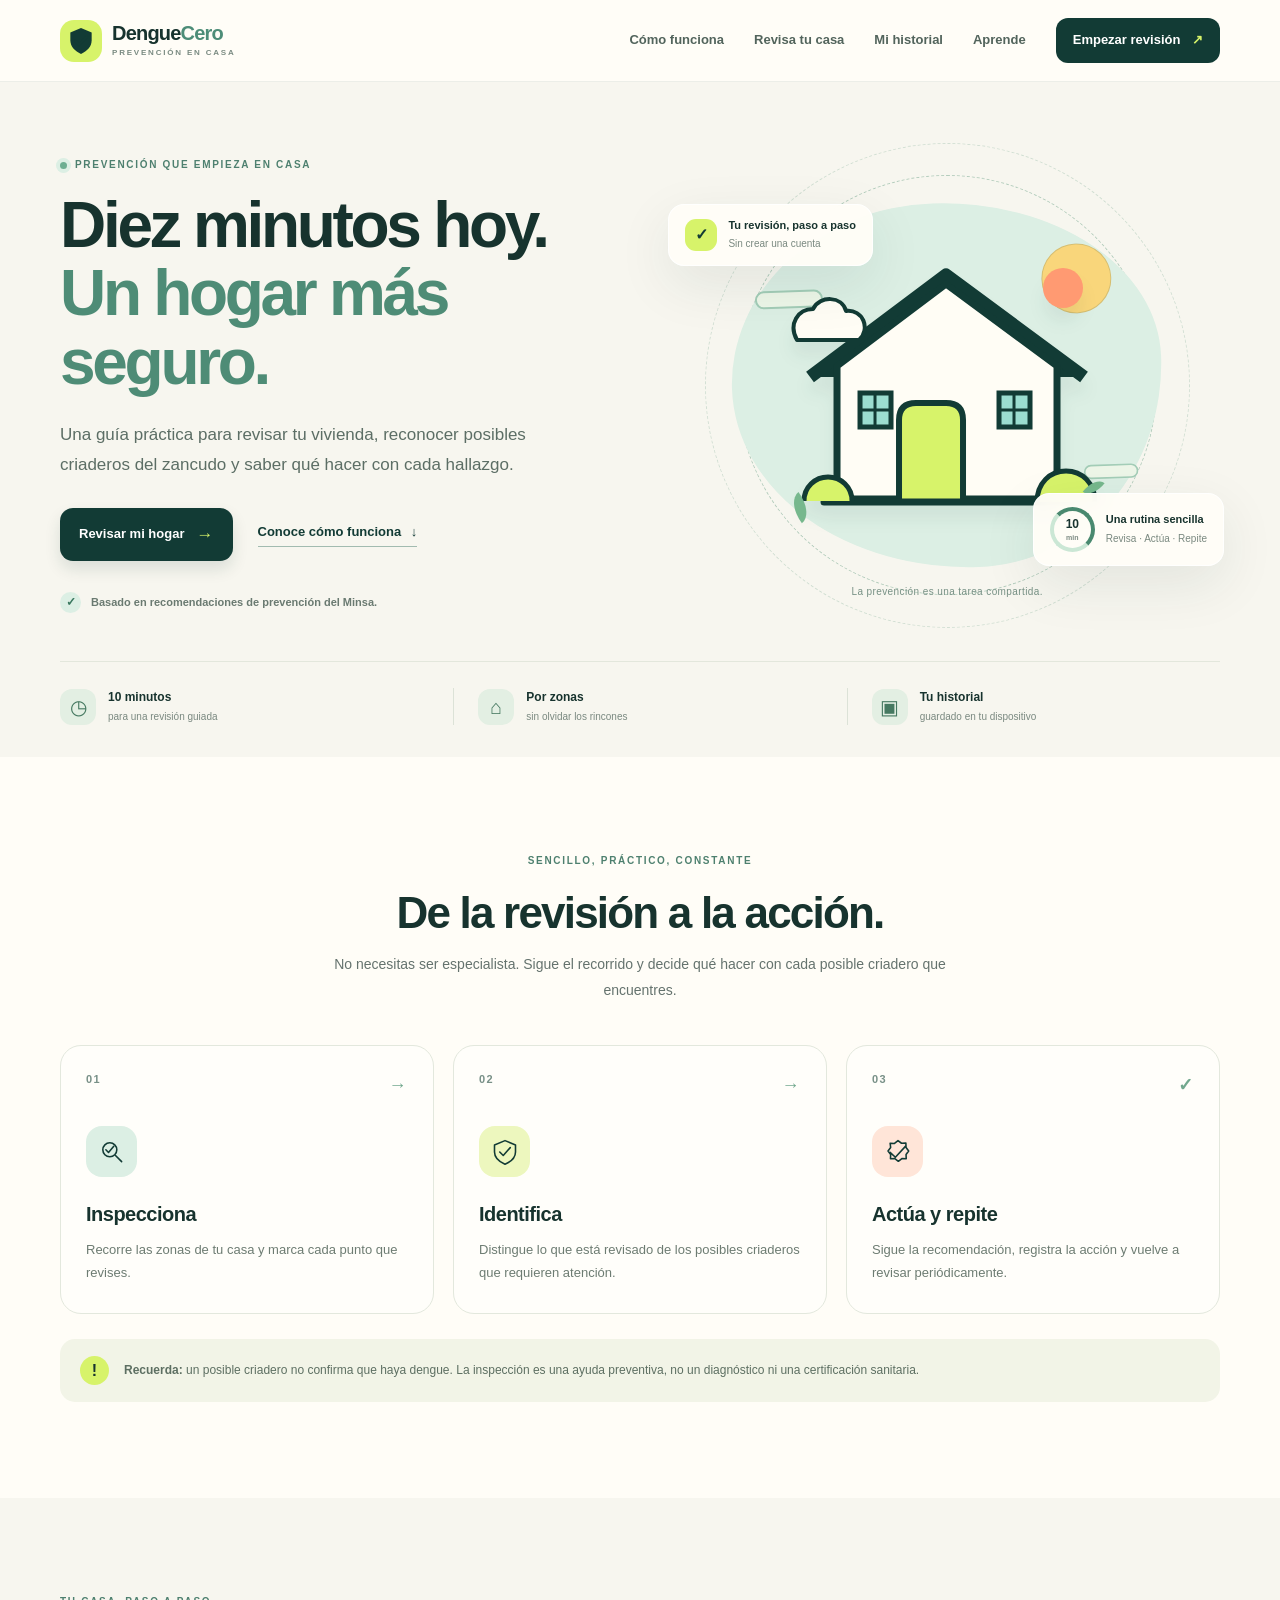
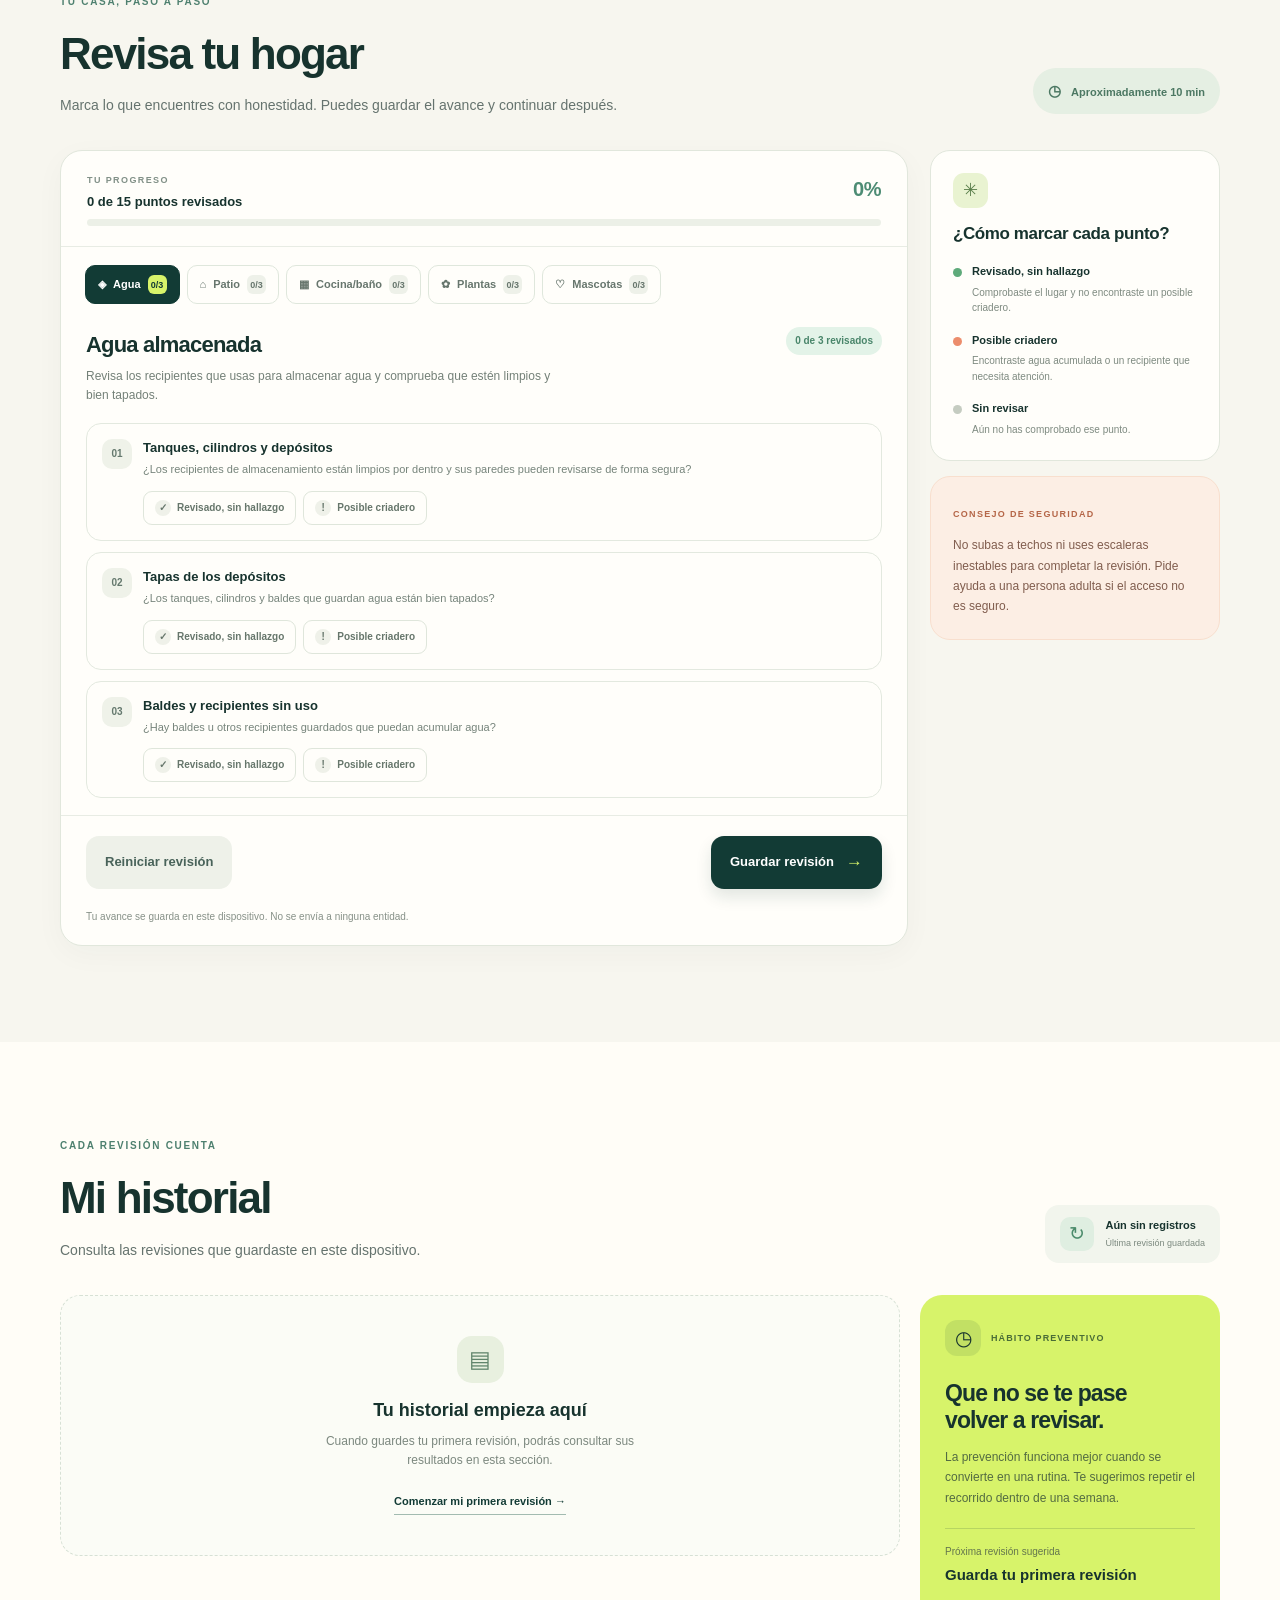
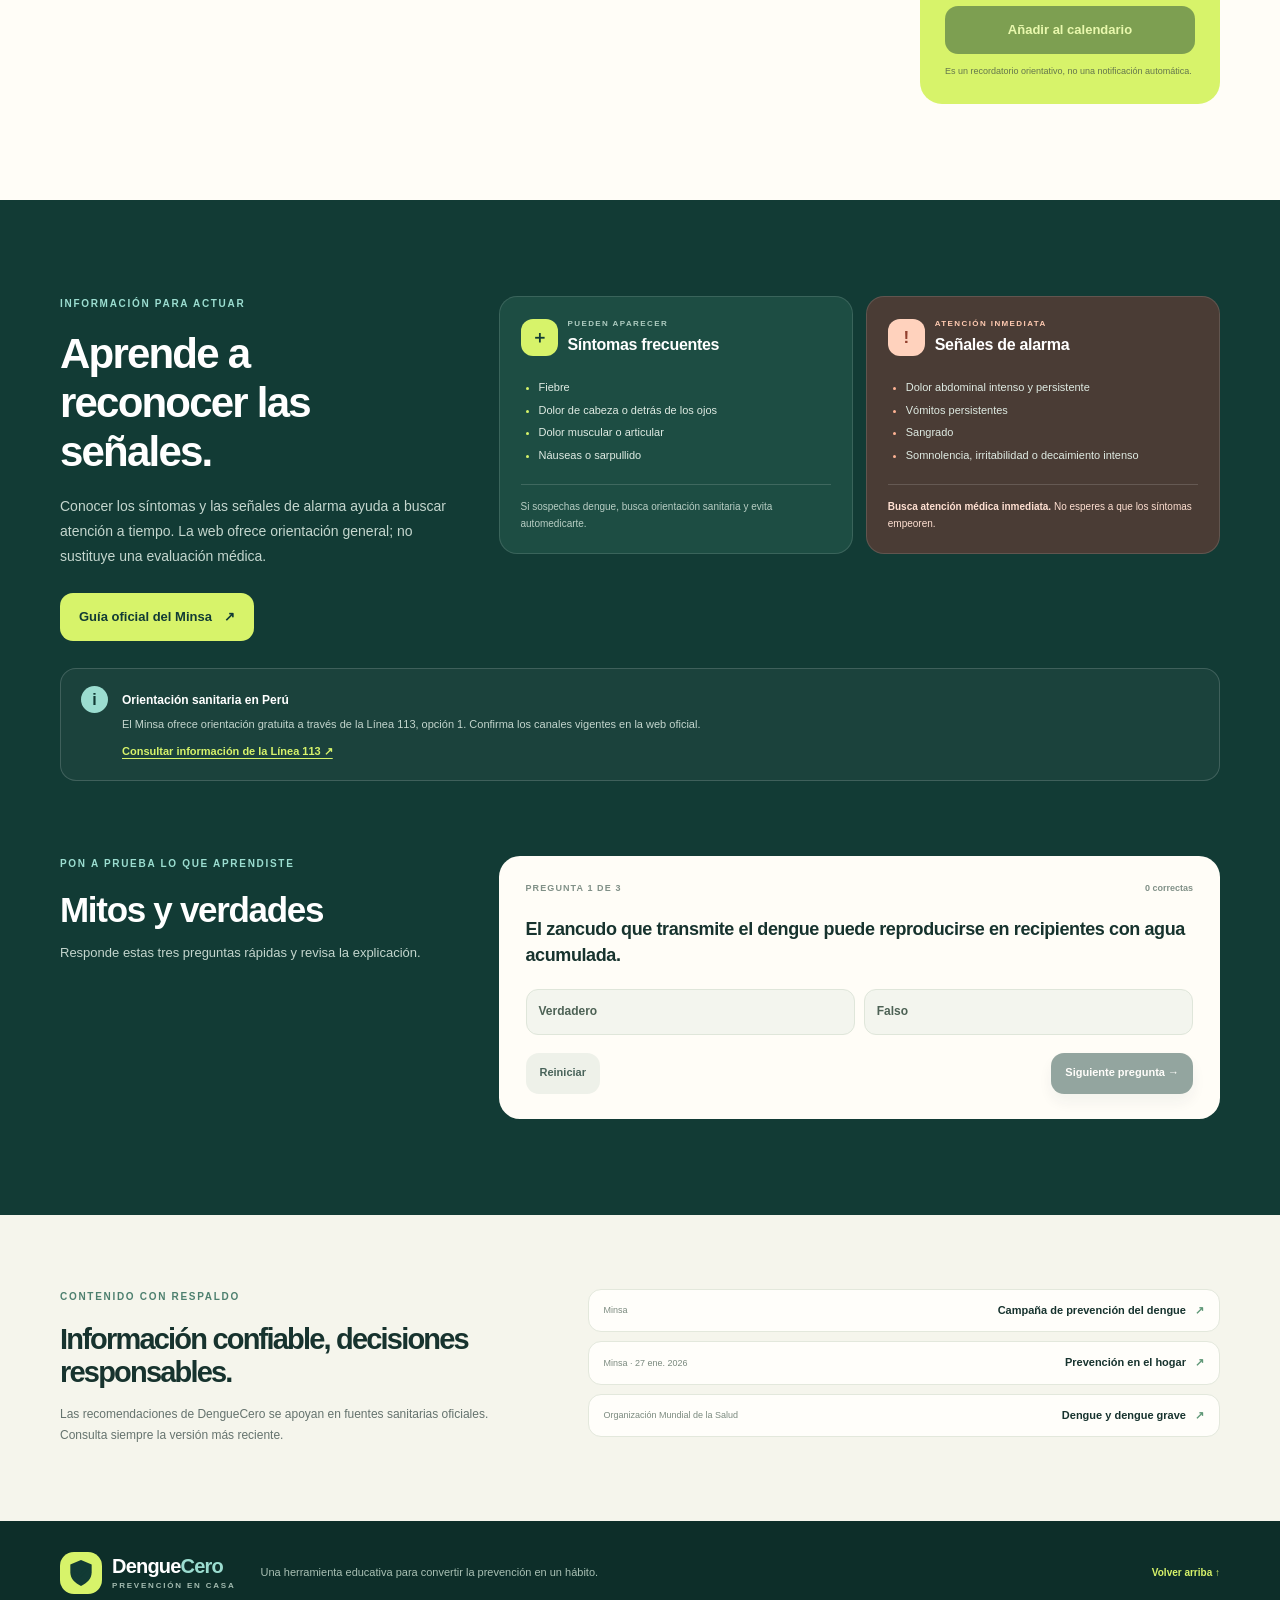
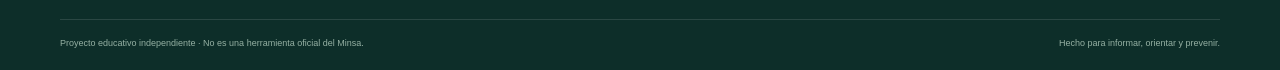
==== DengueCero.html @ 3419afcd "DengeCero : estructura inicial y funcionamiento completo - HTML + CSS + JS" ====
<!doctype html>
<html lang="es">
<head>
  <meta charset="utf-8">
  <meta name="viewport" content="width=device-width, initial-scale=1">
  <meta name="theme-color" content="#123b35">
  <meta name="description" content="DengueCero te guía para revisar tu hogar, identificar posibles criaderos del zancudo y registrar acciones preventivas en 10 minutos.">
  <title>DengueCero — La prevención comienza en casa</title>
  <link rel="icon" href="data:image/svg+xml,%3Csvg xmlns='http://www.w3.org/2000/svg' viewBox='0 0 100 100'%3E%3Crect width='100' height='100' rx='24' fill='%23123b35'/%3E%3Cpath d='M50 17 77 28v20c0 18-12 29-27 36C35 77 23 66 23 48V28z' fill='%23d7f36a'/%3E%3Cpath d='m36 49 9 9 20-22' fill='none' stroke='%23123b35' stroke-width='7' stroke-linecap='round' stroke-linejoin='round'/%3E%3C/svg%3E">
  <style>
:root{--forest:#123b35;--forest-2:#1a554b;--mint:#9bddd0;--lime:#d7f36a;--paper:#f7f6ef;--white:#fffdf7;--ink:#17332e;--muted:#65736e;--line:#dfe5d9;--coral:#ee8468;--peach:#ffe1d4;--green-pale:#e3f4ed;--shadow:0 18px 55px rgba(18,59,53,.09);--radius:24px;--font:'DM Sans',Arial,sans-serif;--display:'Manrope','DM Sans',Arial,sans-serif}
*{box-sizing:border-box}html{scroll-behavior:smooth;scroll-padding-top:88px}body{margin:0;background:var(--white);color:var(--ink);font-family:var(--font);font-size:16px;line-height:1.6;-webkit-font-smoothing:antialiased}body.menu-open{overflow:hidden}button,input,textarea{font:inherit}button,a{-webkit-tap-highlight-color:transparent}a{color:inherit;text-decoration:none}button{cursor:pointer}button:focus-visible,a:focus-visible,input:focus-visible{outline:3px solid #e79a48;outline-offset:3px}.container{width:min(1160px,calc(100% - 44px));margin-inline:auto}.section-pad{padding:96px 0}.skip-link{position:fixed;top:-80px;left:12px;z-index:1000;background:var(--lime);padding:10px 16px;border-radius:8px;font-weight:700}.skip-link:focus{top:12px}.site-header{height:82px;position:sticky;top:0;z-index:100;background:rgba(255,253,247,.93);backdrop-filter:blur(18px);border-bottom:1px solid rgba(18,59,53,.08)}.header-inner{height:100%;display:flex;align-items:center;justify-content:space-between}.brand{display:inline-flex;align-items:center;gap:10px;flex-shrink:0}.brand-mark{width:42px;height:42px;border-radius:14px;background:var(--lime);color:var(--forest);display:grid;place-items:center}.brand-mark svg{width:32px;height:32px}.brand-name{font-family:var(--display);font-weight:800;font-size:20px;letter-spacing:-.8px;line-height:1.05}.brand-name>span{color:#4d8d78}.brand-name small{display:block;font-family:var(--font);font-size:8px;font-weight:700;letter-spacing:1.8px;color:#7a8b82;margin-top:5px}.main-nav{display:flex;align-items:center;gap:30px;font-size:13px;font-weight:700;color:#52645c}.main-nav>a:not(.nav-cta):hover{color:var(--forest-2)}.nav-cta{background:var(--forest);color:white;padding:12px 17px;border-radius:12px}.nav-cta span{color:var(--lime);margin-left:8px}.menu-toggle{display:none;background:transparent;border:0;padding:10px}.menu-toggle span{display:block;width:22px;height:2px;background:var(--forest);margin:5px;border-radius:3px}.hero{background:var(--paper);padding-top:75px;padding-bottom:32px;overflow:hidden}.hero-grid{display:grid;grid-template-columns:1.03fr .97fr;align-items:center;gap:35px;min-height:445px}.eyebrow{font-size:10px;letter-spacing:1.7px;font-weight:800;color:#4e806f;display:flex;gap:8px;align-items:center;margin-bottom:18px}.eyebrow-dot{width:7px;height:7px;border-radius:50%;background:#6cae91;box-shadow:0 0 0 4px #dcefe4}.hero h1{font-family:var(--display);font-size:clamp(42px,5vw,68px);line-height:1.07;letter-spacing:-3.3px;margin:0;max-width:630px;font-weight:800}.hero h1 span{color:#4e8c76}.hero-lead{font-size:17px;color:#5c6e65;line-height:1.75;max-width:520px;margin:24px 0 28px}.hero-actions{display:flex;align-items:center;gap:25px;flex-wrap:wrap}.button{border:0;min-height:48px;border-radius:13px;padding:13px 19px;display:inline-flex;align-items:center;justify-content:center;gap:12px;font-weight:700;font-size:13px;transition:transform .2s,background .2s,box-shadow .2s}.button:hover:not(:disabled){transform:translateY(-2px)}.button-primary{background:var(--forest);color:white;box-shadow:0 8px 16px rgba(18,59,53,.12)}.button-primary:hover:not(:disabled){background:var(--forest-2);box-shadow:0 10px 22px rgba(18,59,53,.17)}.button-primary span{color:var(--lime);font-size:17px}.button-secondary{background:var(--mint);color:var(--forest)}.button-quiet{background:#eef1e9;color:#49635a}.button-quiet:hover:not(:disabled){background:#e1e9dd}.button-dark{background:var(--forest);color:#fff}.button:disabled{opacity:.45;cursor:not-allowed}.button-full{width:100%}.text-link{font-size:13px;font-weight:700;color:var(--forest);border-bottom:1px solid #a2bbb0;padding-bottom:4px}.text-link span{margin-left:6px}.hero-trust{display:flex;align-items:center;gap:10px;margin-top:31px;color:#6a7a71;font-size:11px;font-weight:600}.check-seal{width:21px;height:21px;border-radius:50%;background:#dcefe4;color:#39775e;display:grid;place-items:center;font-size:12px;font-weight:800}.hero-visual{position:relative;min-height:430px;display:grid;place-items:center}.house-art{position:relative;width:min(100%,430px);height:365px;display:grid;place-items:center;background:#dcefe4;border-radius:48% 52% 44% 56%/49% 44% 56% 51%;transform:rotate(-2deg)}.house-svg{position:relative;z-index:2;width:83%;max-width:350px;filter:drop-shadow(0 14px 8px rgba(18,59,53,.06));transform:rotate(2deg)}.sun-shape{position:absolute;right:47px;top:45px;width:70px;height:70px;border:1px solid rgba(18,59,53,.15);border-radius:50%;background:#f9d67b}.cloud-shape{position:absolute;height:18px;width:68px;border:2px solid #a3cdb7;border-radius:30px;background:#edf6e8}.cloud-a{left:26px;top:82px}.cloud-b{right:20px;bottom:82px;transform:scale(.8)}.visual-orbit{position:absolute;border:1px dashed #b4cdbd;border-radius:50%;width:420px;height:420px}.orbit-two{width:485px;height:485px;opacity:.55}.visual-card{position:absolute;z-index:4;display:flex;align-items:center;gap:11px;background:rgba(255,253,247,.96);border:1px solid rgba(255,255,255,.9);box-shadow:var(--shadow);border-radius:16px;padding:13px 16px;backdrop-filter:blur(10px)}.visual-card strong{display:block;font-size:11px;line-height:1.3}.visual-card small{display:block;color:#7a8980;font-size:10px;margin-top:4px}.visual-note{top:34px;left:-6px}.note-icon{display:grid;place-items:center;width:32px;height:32px;border-radius:11px;background:var(--lime);font-weight:900;color:var(--forest)}.visual-progress{bottom:34px;right:-4px}.progress-ring{width:45px;height:45px;border:4px solid #cbe7d5;border-top-color:#49896f;border-right-color:#49896f;border-radius:50%;display:grid;place-items:center}.progress-ring>span{font-size:12px;font-weight:800;line-height:1}.progress-ring small{font-size:7px;display:block;text-align:center}.visual-caption{position:absolute;bottom:0;font-size:10px;letter-spacing:.4px;color:#779185}.floating-leaf{position:absolute;z-index:3;width:16px;height:27px;background:#76b88d;border-radius:100% 0 100% 0}.leaf-one{bottom:52px;left:56px;transform:rotate(-35deg)}.leaf-two{bottom:62px;right:64px;transform:rotate(40deg) scale(.75)}.hero-metrics{border-top:1px solid #e3e7dc;margin-top:48px;padding-top:26px;display:grid;grid-template-columns:repeat(3,1fr);gap:20px}.metric{display:flex;align-items:center;gap:12px;padding-left:24px;border-left:1px solid #dce2d7}.metric:first-child{padding-left:0;border:0}.metric-icon{width:36px;height:36px;border-radius:12px;background:#e3efe3;display:grid;place-items:center;color:#467961;font-size:20px}.metric strong{display:block;font-size:12px}.metric small{display:block;font-size:10px;color:#7a8980;margin-top:2px}.how-section{background:var(--white)}.section-heading{max-width:680px;margin-bottom:42px}.section-heading.centered{text-align:center;margin-inline:auto}.section-heading.centered .eyebrow{justify-content:center}.section-heading h2,.learn-intro h2,.sources-inner h2{font-family:var(--display);font-size:clamp(31px,3.5vw,44px);letter-spacing:-1.8px;line-height:1.16;margin:0 0 14px;font-weight:800}.section-heading p,.learn-intro>p,.sources-inner p{color:var(--muted);font-size:14px;line-height:1.8;margin:0}.steps-grid{display:grid;grid-template-columns:repeat(3,1fr);gap:19px}.step-card{border:1px solid #e3e8dd;border-radius:21px;padding:25px 25px 28px;background:#fffefa;transition:transform .2s,box-shadow .2s}.step-card:hover{transform:translateY(-4px);box-shadow:var(--shadow)}.step-number{font-size:11px;letter-spacing:1.5px;font-weight:800;color:#789087;display:flex;justify-content:space-between}.step-number span{font-size:18px;color:#72a88e}.step-icon{display:grid;place-items:center;width:51px;height:51px;border-radius:16px;margin-top:27px}.step-icon svg{width:28px;height:28px;fill:none;stroke:var(--forest);stroke-width:1.8;stroke-linecap:round;stroke-linejoin:round}.icon-mint{background:#dcefe4}.icon-lime{background:#edf7be}.icon-peach{background:#ffe5d8}.step-card h3{font-family:var(--display);font-size:20px;letter-spacing:-.5px;margin:21px 0 9px}.step-card p{font-size:13px;color:#6d7c72;line-height:1.75;margin:0}.principle-banner{display:flex;align-items:center;gap:15px;padding:17px 20px;margin-top:25px;background:#f2f4e7;border-radius:15px}.principle-mark{flex-shrink:0;width:29px;height:29px;display:grid;place-items:center;border-radius:50%;background:#d7f36a;font-weight:900}.principle-banner p{margin:0;font-size:12px;line-height:1.65;color:#5d6f62}.inspection-section{background:var(--paper)}.section-heading-inline{max-width:none;display:flex;align-items:end;justify-content:space-between;gap:20px;margin-bottom:32px}.section-heading-inline p{max-width:600px}.time-pill{background:#e5efe3;color:#4c7863;padding:11px 15px;border-radius:100px;font-size:11px;font-weight:700;white-space:nowrap;margin-bottom:4px}.time-pill span{margin-right:7px;font-size:15px}.inspection-layout{display:grid;grid-template-columns:minmax(0,1fr) 290px;gap:22px;align-items:start}.inspection-main{min-width:0;background:#fffefa;border:1px solid #e1e7dc;border-radius:22px;overflow:hidden;box-shadow:0 8px 30px rgba(18,59,53,.035)}.inspection-topbar{padding:22px 26px 20px;display:grid;grid-template-columns:1fr auto;gap:7px 14px;border-bottom:1px solid #e8ece4}.inspection-topbar strong{display:block;font-size:13px}.micro-label{display:block;font-size:9px;letter-spacing:1.4px;font-weight:800;color:#819087;margin-bottom:4px}.progress-percent{font-family:var(--display);font-size:20px!important;letter-spacing:-.5px;color:#4d8c74}.progress-track{grid-column:1/-1;height:7px;background:#ecf0e7;border-radius:20px;overflow:hidden}.progress-track span{display:block;height:100%;width:0;background:var(--forest-2);border-radius:20px;transition:width .3s ease}.zone-tabs{display:flex;gap:7px;padding:18px 24px 0;overflow:auto;scrollbar-width:thin}.zone-tab{border:1px solid #dfe7dc;background:transparent;color:#67766d;border-radius:10px;padding:9px 12px;font-size:11px;font-weight:700;white-space:nowrap;display:flex;align-items:center;gap:7px}.zone-tab .tab-count{display:grid;place-items:center;width:19px;height:19px;background:#eef1e9;border-radius:6px;font-size:9px}.zone-tab[aria-selected="true"]{background:var(--forest);border-color:var(--forest);color:white}.zone-tab[aria-selected="true"] .tab-count{background:var(--lime);color:var(--forest)}.zone-panel{padding:23px 25px 10px;min-height:300px}.zone-panel-head{display:flex;justify-content:space-between;align-items:start;gap:12px;margin-bottom:18px}.zone-panel-head h3{font-family:var(--display);font-size:22px;letter-spacing:-.8px;margin:0 0 4px}.zone-panel-head p{font-size:12px;color:#748178;margin:0;max-width:490px}.zone-complete{font-size:10px;font-weight:700;color:#4a866b;background:#e3f3e8;padding:6px 9px;border-radius:100px;white-space:nowrap}.checklist-items{display:grid;gap:11px}.check-item{border:1px solid #e3e9df;border-radius:15px;padding:15px;display:grid;grid-template-columns:1fr;gap:12px;transition:border .2s,background .2s}.check-item.is-clear{border-color:#c6e2ce;background:#f7fcf7}.check-item.is-risk{border-color:#f2c1ac;background:#fff8f4}.item-heading{display:flex;align-items:flex-start;gap:11px}.item-number{width:30px;height:30px;border-radius:10px;flex-shrink:0;background:#eff2e9;display:grid;place-items:center;color:#65796e;font-size:10px;font-weight:800}.is-clear .item-number{background:#d9eee0;color:#377957}.is-risk .item-number{background:#ffe2d4;color:#ab593c}.item-title{font-size:13px;font-weight:800;display:block;line-height:1.4}.item-description{color:#76847b;font-size:11px;display:block;line-height:1.6;margin-top:4px}.item-status{display:flex;gap:7px;flex-wrap:wrap;padding-left:41px}.status-button{border:1px solid #dfe6db;background:#fffefa;border-radius:9px;padding:8px 11px;font-size:10px;font-weight:700;color:#66766b;display:flex;align-items:center;gap:6px}.status-button .status-symbol{width:16px;height:16px;display:grid;place-items:center;border-radius:50%;background:#eff1e9;font-size:10px}.status-button.selected-clear{background:#e0f2e5;color:#236746;border-color:#b5ddc2}.status-button.selected-risk{background:#fff0e8;color:#a14f35;border-color:#efbaa3}.status-button.selected-clear .status-symbol{background:#bde3c8}.status-button.selected-risk .status-symbol{background:#ffd4c1}.action-recommendation{margin-left:41px;border-left:3px solid #ed9b78;background:#fff1e9;padding:12px 13px;border-radius:0 10px 10px 0}.action-recommendation strong{display:block;font-size:11px;color:#a25339;margin-bottom:4px}.action-recommendation p{font-size:11px;line-height:1.65;color:#805b4d;margin:0 0 9px}.action-done{display:flex;align-items:flex-start;gap:8px;font-size:11px;font-weight:700;color:#725143;cursor:pointer}.action-done input{accent-color:#498b70;margin-top:4px}.action-done.done{color:#2f7754}.inspection-controls{border-top:1px solid #e8ece4;margin-top:7px;padding:20px 25px;display:flex;justify-content:space-between;gap:12px;flex-wrap:wrap}.small-note{font-size:10px;color:#879188;line-height:1.6;margin:0;padding:0 25px 20px}.inspection-aside{display:grid;gap:15px}.aside-card{background:#fffefa;border:1px solid #e1e7dc;border-radius:20px;padding:22px}.aside-icon{height:35px;width:35px;display:grid;place-items:center;border-radius:11px;background:#e9f3d1;color:#587d49;font-size:18px}.aside-card h3{font-family:var(--display);font-size:17px;letter-spacing:-.4px;line-height:1.3;margin:15px 0 18px}.legend-row{display:flex;align-items:flex-start;gap:10px;margin-top:16px}.legend-dot{width:9px;height:9px;border-radius:50%;margin-top:5px;flex-shrink:0}.dot-green{background:#5eaa7a}.dot-coral{background:#ec8d6c}.dot-gray{background:#c5ccc1}.legend-row strong{font-size:11px;display:block}.legend-row p{font-size:10px;color:#7e8a80;line-height:1.55;margin:4px 0 0}.aside-tip{background:#fceee4;border-color:#f8dfce}.tip-label{font-size:9px;font-weight:800;letter-spacing:1.3px;color:#b56648}.aside-tip p{font-size:12px;color:#805d4e;line-height:1.7;margin:11px 0 0}.result-panel{background:#fffefa;border:1px solid #cee2d0;border-radius:22px;margin-top:24px;padding:27px;box-shadow:var(--shadow)}.result-panel[hidden]{display:none}.result-heading{display:flex;align-items:start;justify-content:space-between;gap:20px}.result-heading .eyebrow{margin-bottom:7px}.result-heading h3{font-family:var(--display);font-size:24px;letter-spacing:-.8px;margin:0}.result-heading p{font-size:11px;color:#7b887e;margin:6px 0 0}.result-icon{width:43px;height:43px;background:var(--lime);border-radius:14px;display:grid;place-items:center;font-weight:900;font-size:20px}.result-stats{display:grid;grid-template-columns:repeat(4,1fr);gap:11px;margin:23px 0}.result-stat{background:#f2f5ed;border:1px solid #e9eee5;border-radius:14px;padding:15px}.result-stat strong{display:block;font-family:var(--display);font-size:25px;letter-spacing:-1px}.result-stat span{font-size:10px;color:#748177;display:block;line-height:1.5;margin-top:4px}.result-message{background:#eff6df;border-left:3px solid #95b950;border-radius:0 12px 12px 0;padding:15px 17px;font-size:12px;line-height:1.7;color:#4e6945}.result-message.warning{background:#fff0e8;border-color:#ec936e;color:#8b5037}.result-actions{display:flex;flex-wrap:wrap;gap:10px;margin-top:19px}.history-section{background:var(--white)}.history-stamp{display:flex;align-items:center;gap:11px;background:#f2f5ed;border-radius:14px;padding:12px 15px}.stamp-icon{width:34px;height:34px;border-radius:10px;background:#dfeee1;color:#4b8b6b;display:grid;place-items:center;font-size:19px}.history-stamp strong{display:block;font-size:11px}.history-stamp small{display:block;color:#7c897f;font-size:9px;margin-top:2px}.history-layout{display:grid;grid-template-columns:minmax(0,1fr) 300px;gap:20px;align-items:stretch}.history-list-wrap{min-width:0}.history-list{display:grid;gap:11px}.history-entry{border:1px solid #e3e9e0;border-radius:16px;padding:18px 20px;display:grid;grid-template-columns:1fr auto;gap:12px;align-items:center}.history-entry-head{display:flex;align-items:center;gap:10px}.history-entry-icon{display:grid;place-items:center;width:38px;height:38px;background:#e4f2e6;color:#3e805f;border-radius:12px;font-size:17px}.history-entry h3{font-size:13px;margin:0}.history-entry time{font-size:10px;color:#8a958d;display:block;margin-top:3px}.history-entry-stats{display:flex;flex-wrap:wrap;gap:7px;margin-top:10px}.mini-stat{background:#f0f3ec;color:#627469;border-radius:7px;padding:4px 8px;font-size:9px;font-weight:700}.mini-stat.risk{background:#fff0e8;color:#a65c3e}.entry-actions{display:flex;gap:8px;align-items:center}.entry-actions button{border:1px solid #e0e7dd;background:transparent;border-radius:9px;padding:8px 10px;color:#65776b;font-size:10px;font-weight:700}.entry-actions button:hover{background:#f3f6ef}.history-empty{border:1px dashed #d7e1d5;background:#fbfcf6;border-radius:20px;text-align:center;padding:40px 24px}.history-empty[hidden]{display:none}.empty-icon{width:47px;height:47px;display:grid;place-items:center;margin:0 auto 13px;background:#e8f0df;border-radius:15px;font-size:23px;color:#60846b}.history-empty h3{font-family:var(--display);font-size:18px;margin:0 0 7px}.history-empty p{font-size:12px;color:#7c887f;max-width:350px;margin:0 auto 17px}.history-empty .text-link{font-size:11px;display:inline-block}.reminder-card{background:#d7f36a;border-radius:22px;padding:25px;display:flex;flex-direction:column;align-items:flex-start}.reminder-top{display:flex;align-items:center;gap:10px}.reminder-icon{display:grid;place-items:center;width:36px;height:36px;border-radius:12px;background:rgba(18,59,53,.1);font-size:20px}.reminder-tag{font-size:9px;font-weight:800;letter-spacing:1.1px;color:#496c37}.reminder-card h3{font-family:var(--display);font-size:23px;line-height:1.2;letter-spacing:-.9px;margin:24px 0 12px;max-width:230px}.reminder-card>p{font-size:12px;color:#536b42;line-height:1.7;margin:0 0 20px}.reminder-date{width:100%;border-top:1px solid rgba(18,59,53,.16);padding:15px 0 19px;margin-top:auto}.reminder-date span{display:block;color:#64764d;font-size:10px}.reminder-date strong{display:block;font-family:var(--display);font-size:15px;margin-top:3px}.reminder-card .button{margin-top:0}.tiny-note{font-size:9px!important;color:#64764d!important;margin:10px 0 0!important}.learn-section{background:var(--forest);color:white}.learn-section .eyebrow{color:var(--mint)}.learn-grid{display:grid;grid-template-columns:.7fr 1.3fr;gap:50px;align-items:start}.learn-intro h2{font-size:clamp(31px,3.5vw,42px);max-width:360px}.learn-intro>p{color:#c4d6ce;margin:17px 0 24px}.learn-intro .button-secondary{background:var(--lime)}.health-info{display:grid;grid-template-columns:1fr 1fr;gap:13px}.health-card{border-radius:18px;padding:21px;background:#1d4d43;border:1px solid rgba(255,255,255,.13)}.alarm-card{background:#4a3c35}.health-card-head{display:flex;gap:10px;align-items:center}.health-icon{width:37px;height:37px;display:grid;place-items:center;border-radius:12px;font-size:17px;font-weight:900;flex-shrink:0}.symptom-icon{background:#d7f36a;color:var(--forest)}.alarm-icon{background:#ffd2bd;color:#923f2d}.health-card .micro-label{color:#adcbc0;font-size:8px}.alarm-card .micro-label{color:#ffcab1}.health-card h3{margin:0;font-family:var(--display);font-size:16px;line-height:1.3;letter-spacing:-.3px}.health-card ul{padding-left:18px;margin:20px 0 17px}.health-card li{font-size:11px;line-height:1.7;color:#dfebe3;padding:2px 0}.health-card li::marker{color:var(--lime)}.alarm-card li::marker{color:#ffb394}.health-card>p{border-top:1px solid rgba(255,255,255,.15);padding-top:13px;margin:0;font-size:10px;line-height:1.7;color:#b8cec4}.alarm-card>p{color:#ffe0d2}.info-callout{display:flex;align-items:flex-start;gap:14px;border:1px solid rgba(255,255,255,.16);border-radius:16px;padding:17px 20px;margin-top:27px;background:rgba(255,255,255,.04)}.callout-symbol{width:27px;height:27px;display:grid;place-items:center;border-radius:50%;background:var(--mint);color:var(--forest);font-weight:900;flex-shrink:0}.info-callout strong{font-size:12px}.info-callout p{font-size:11px;color:#c3d5cd;margin:4px 0 4px}.info-callout a{font-size:11px;color:var(--lime);font-weight:700;text-decoration:underline;text-underline-offset:3px}.quiz-wrap{margin-top:75px;display:grid;grid-template-columns:.7fr 1.3fr;gap:50px;align-items:start}.quiz-heading h2{font-family:var(--display);font-size:35px;letter-spacing:-1.3px;line-height:1.15;margin:0 0 12px}.quiz-heading p{font-size:13px;color:#c3d5cd;line-height:1.7;margin:0}.quiz-card{background:#fffdf7;color:var(--ink);border-radius:21px;padding:25px 27px}.quiz-progress{display:flex;justify-content:space-between;gap:10px;font-size:9px;letter-spacing:1.1px;font-weight:800;color:#809087}.quiz-progress span:last-child{letter-spacing:0;text-transform:none}.quiz-card h3{font-family:var(--display);font-size:18px;line-height:1.45;letter-spacing:-.4px;margin:21px 0}.quiz-options{display:grid;grid-template-columns:1fr 1fr;gap:9px}.quiz-options button{background:#f3f5ee;border:1px solid #dfe6da;border-radius:12px;padding:12px;font-size:12px;font-weight:700;text-align:left;color:#4d6255}.quiz-options button:hover:not(:disabled){border-color:#77b08f;background:#edf7ec}.quiz-options button.chosen-correct{background:#e2f4e5;border-color:#80be91;color:#286d45}.quiz-options button.chosen-wrong{background:#ffebe2;border-color:#eaa488;color:#924a32}.quiz-options button:disabled{cursor:default;opacity:1}.quiz-feedback{padding:12px 14px;border-radius:11px;background:#e9f4e8;color:#3c704e;font-size:11px;line-height:1.65;margin-top:12px}.quiz-feedback.wrong{background:#fff0e7;color:#99563a}.quiz-controls{display:flex;justify-content:space-between;align-items:center;gap:10px;margin-top:18px}.quiz-controls .button{min-height:41px;padding:10px 14px;font-size:11px}.sources-section{background:#f5f5ec;padding:74px 0}.sources-inner{display:grid;grid-template-columns:.85fr 1.15fr;align-items:start;gap:60px}.sources-inner h2{font-size:29px}.sources-inner p{font-size:12px}.source-links{display:grid;gap:9px}.source-links a{background:#fffefa;border:1px solid #e3e8dc;border-radius:13px;padding:12px 15px;display:flex;align-items:center;justify-content:space-between;gap:14px;transition:border .2s}.source-links a:hover{border-color:#8cb79b}.source-links a span{font-size:9px;color:#7a897e;flex:0 0 auto}.source-links a strong{font-size:11px;text-align:right}.source-links i{font-style:normal;color:#5e9776;margin-left:6px}.site-footer{background:#0d2e29;color:#eaf2e9;padding:31px 0 20px}.footer-main{display:flex;align-items:center;gap:25px;padding-bottom:25px}.brand-footer .brand-mark{background:var(--lime)}.brand-footer .brand-name{color:white}.brand-footer .brand-name>span{color:var(--mint)}.brand-footer .brand-name small{color:#a3bbb0}.footer-main>p{font-size:11px;color:#a9c0b4;margin:0 auto 0 0}.footer-back{font-size:10px;font-weight:700;color:var(--lime)}.footer-bottom{display:flex;justify-content:space-between;gap:16px;border-top:1px solid rgba(255,255,255,.12);padding-top:16px;color:#95b0a3;font-size:9px}.toast{position:fixed;bottom:22px;left:50%;transform:translate(-50%,20px);opacity:0;pointer-events:none;z-index:500;background:var(--forest);color:white;padding:12px 18px;border-radius:12px;box-shadow:var(--shadow);font-size:12px;font-weight:600;max-width:min(90vw,470px);transition:opacity .25s,transform .25s}.toast.show{opacity:1;transform:translate(-50%,0)}.print-only{display:none}
@media(max-width:1000px){.main-nav{gap:17px}.hero-grid{gap:15px}.hero-visual{transform:scale(.93)}.hero h1{font-size:57px}.inspection-layout{grid-template-columns:minmax(0,1fr) 250px}.inspection-aside .aside-card{padding:18px}.history-layout{grid-template-columns:minmax(0,1fr) 270px}.learn-grid,.quiz-wrap{gap:28px}.health-info{gap:9px}.health-card{padding:17px}.sources-inner{gap:35px}}
@media(max-width:800px){.section-pad{padding:72px 0}.container{width:min(100% - 34px,650px)}.site-header{height:72px}.menu-toggle{display:block;z-index:2}.main-nav{display:none;position:fixed;top:72px;left:0;right:0;background:var(--white);padding:20px 24px 26px;box-shadow:0 20px 30px rgba(18,59,53,.1);flex-direction:column;align-items:stretch;gap:0;border-bottom:1px solid var(--line)}.main-nav.is-open{display:flex}.main-nav>a:not(.nav-cta){padding:14px 4px;border-bottom:1px solid #edf0e8}.nav-cta{margin-top:15px;text-align:center}.hero{padding-top:55px}.hero-grid{grid-template-columns:1fr;gap:5px}.hero-copy{text-align:center}.hero-copy .eyebrow,.hero-actions,.hero-trust{justify-content:center}.hero h1{font-size:clamp(43px,9vw,64px);letter-spacing:-2.5px;margin-inline:auto}.hero-lead{font-size:15px;max-width:540px;margin:20px auto 25px}.hero-trust{margin-top:22px}.hero-visual{min-height:385px;transform:scale(.9);margin-top:-4px}.house-art{height:320px;max-width:385px}.visual-orbit{width:360px;height:360px}.orbit-two{width:415px;height:415px}.visual-note{left:0;top:16px}.visual-progress{right:0;bottom:18px}.hero-caption{display:none}.hero-metrics{margin-top:6px;padding-top:20px;gap:10px}.metric{padding-left:12px}.metric-icon{width:31px;height:31px}.metric strong{font-size:11px}.metric small{font-size:9px}.steps-grid{gap:12px}.step-card{padding:20px 18px}.step-icon{margin-top:20px}.step-card h3{font-size:18px}.step-card p{font-size:12px}.section-heading-inline{align-items:flex-start;flex-direction:column;margin-bottom:26px;gap:15px}.time-pill{margin-bottom:0}.inspection-layout{grid-template-columns:1fr}.inspection-aside{grid-template-columns:1fr 1fr}.aside-card{padding:17px}.aside-card h3{font-size:16px}.legend-row{margin-top:12px}.inspection-aside .aside-tip{display:flex;flex-direction:column;justify-content:center}.zone-panel{padding:20px 18px 10px}.inspection-topbar{padding-inline:19px}.zone-tabs{padding-inline:18px}.inspection-controls{padding-inline:18px}.small-note{padding-inline:18px}.history-layout{grid-template-columns:1fr}.reminder-card{min-height:300px}.learn-grid,.quiz-wrap{grid-template-columns:1fr;gap:30px}.learn-intro h2{max-width:600px}.learn-intro>p{max-width:600px}.health-info{gap:13px}.quiz-wrap{margin-top:58px}.quiz-heading h2{font-size:31px}.sources-inner{grid-template-columns:1fr;gap:25px}.sources-section{padding:62px 0}}
@media(max-width:560px){.section-pad{padding:60px 0}.container{width:calc(100% - 30px)}.brand-mark{width:38px;height:38px}.brand-name{font-size:18px}.hero{padding-top:48px}.hero h1{font-size:43px;line-height:1.09;letter-spacing:-2.1px}.hero-lead{font-size:14px;line-height:1.7}.hero-actions{gap:15px;flex-direction:column}.hero-actions .button{width:100%;max-width:300px}.hero-trust{font-size:10px;max-width:340px;margin-inline:auto}.hero-visual{min-height:330px;margin:7px -18px -2px;transform:scale(.83)}.house-art{height:310px;max-width:360px}.visual-note{left:-2px;top:7px}.visual-progress{right:-2px;bottom:8px}.hero-metrics{grid-template-columns:1fr;gap:11px;margin-top:8px;padding-top:17px}.metric{border:0;padding:0;max-width:280px;margin-inline:auto;width:100%}.metric-icon{width:33px;height:33px}.metric strong{font-size:11px}.metric small{font-size:10px}.section-heading h2,.learn-intro h2,.sources-inner h2{font-size:32px;letter-spacing:-1.2px}.section-heading p{font-size:13px}.section-heading{margin-bottom:30px}.steps-grid{grid-template-columns:1fr}.step-card{padding:21px}.step-icon{margin-top:16px}.step-card h3{margin-top:15px}.principle-banner{align-items:flex-start;padding:15px}.principle-banner p{font-size:11px}.inspection-topbar{padding:18px 15px}.zone-tabs{padding:15px 13px 0}.zone-panel{padding:19px 13px 9px}.zone-panel-head h3{font-size:19px}.zone-panel-head p{font-size:11px}.zone-panel-head{gap:6px}.zone-complete{font-size:9px;padding:5px 7px}.check-item{padding:12px 10px}.item-title{font-size:12px}.item-description{font-size:10px}.item-status{padding-left:0;gap:6px}.status-button{font-size:9px;padding:8px}.status-button .status-symbol{width:14px;height:14px}.action-recommendation{margin-left:0}.inspection-controls{padding:16px 13px}.inspection-controls .button{flex:1;padding:11px 12px;font-size:11px}.small-note{padding-inline:13px}.inspection-aside{grid-template-columns:1fr}.aside-card{padding:19px}.result-panel{padding:18px}.result-heading h3{font-size:21px}.result-stats{grid-template-columns:1fr 1fr;gap:8px}.result-stat{padding:12px}.result-stat strong{font-size:23px}.result-actions{display:grid;grid-template-columns:1fr}.result-actions .button{width:100%}.history-stamp{width:100%}.history-entry{grid-template-columns:1fr;padding:15px}.entry-actions{justify-content:flex-end}.entry-actions button{flex:1}.history-empty{padding:32px 17px}.health-info{grid-template-columns:1fr}.health-card{padding:20px}.health-card h3{font-size:16px}.quiz-card{padding:20px 16px}.quiz-card h3{font-size:16px}.quiz-options{grid-template-columns:1fr}.quiz-controls .button{font-size:10px;padding:9px}.source-links a{align-items:flex-start;flex-direction:column;gap:5px}.source-links a strong{text-align:left}.footer-main{align-items:flex-start;flex-wrap:wrap;gap:13px}.footer-main>p{flex:1 1 100%;order:3}.footer-back{margin-left:auto;margin-top:8px}.footer-bottom{flex-direction:column;gap:7px;line-height:1.6}.info-callout{padding:15px;gap:10px}.section-heading-inline{gap:14px}}
@media(prefers-reduced-motion:reduce){*,*::before,*::after{scroll-behavior:auto!important;transition:none!important;animation:none!important}}
@media print{body{background:#fff;color:#111;font:12px Arial,sans-serif}.site-header,main,footer,.toast{display:none!important}.print-only{display:block!important;padding:18px;max-width:760px;margin:0 auto}.print-only h1{font-size:24px}.print-only h2{font-size:17px;margin:20px 0 7px}.print-only p,.print-only li{font-size:12px;line-height:1.55}.print-only .print-summary{display:grid;grid-template-columns:repeat(4,1fr);gap:8px;margin:18px 0}.print-only .print-metric{border:1px solid #bbb;padding:10px}.print-only .print-metric strong{font-size:18px;display:block}.print-only .print-zone{padding:8px 0;border-top:1px solid #bbb}.print-only .print-ok{color:#236746}.print-only .print-risk{color:#8b452e}.print-only .print-pending{color:#666}.print-only a{color:#111;text-decoration:none}}

</style>
  <script>
document.addEventListener("DOMContentLoaded", function () {
'use strict';

(() => {
  const DRAFT_KEY = 'denguecero-draft-v1';
  const HISTORY_KEY = 'denguecero-history-v1';
  const MAX_HISTORY = 30;

  const zones = [
    {
      id: 'water', name: 'Agua almacenada', short: 'Agua', icon: '◈', intro: 'Revisa los recipientes que usas para almacenar agua y comprueba que estén limpios y bien tapados.',
      items: [
        { id: 'tank-clean', title: 'Tanques, cilindros y depósitos', description: '¿Los recipientes de almacenamiento están limpios por dentro y sus paredes pueden revisarse de forma segura?', action: 'Lava y escobilla las paredes internas y los bordes al limpiar el recipiente. Sigue las indicaciones sanitarias para el manejo del agua almacenada.' },
        { id: 'tank-cover', title: 'Tapas de los depósitos', description: '¿Los tanques, cilindros y baldes que guardan agua están bien tapados?', action: 'Coloca una tapa que cierre bien. Revisa que no queden huecos por donde pueda entrar el zancudo.' },
        { id: 'unused-buckets', title: 'Baldes y recipientes sin uso', description: '¿Hay baldes u otros recipientes guardados que puedan acumular agua?', action: 'Vacía y limpia los objetos que acumularon agua. Guarda los recipientes sin uso boca abajo y bajo techo cuando sea posible.' }
      ]
    },
    {
      id: 'outside', name: 'Patio y exteriores', short: 'Patio', icon: '⌂', intro: 'Los objetos olvidados al aire libre pueden juntar agua de lluvia o de otras actividades.',
      items: [
        { id: 'bottles-cans', title: 'Botellas, latas y envases', description: '¿Hay envases, tapas, chapas o desechos que puedan retener agua?', action: 'Retira los objetos que no se utilizan. Desecha los residuos de forma adecuada y evita dejar envases a la intemperie.' },
        { id: 'tires-toys', title: 'Llantas, juguetes y objetos en desuso', description: '¿Hay llantas, juguetes u objetos cóncavos donde pueda quedar agua?', action: 'Elimina el agua acumulada y guarda bajo techo lo que todavía se use. Lleva los residuos a un punto de disposición adecuado.' },
        { id: 'yard-puddles', title: 'Objetos y rincones con agua acumulada', description: '¿Observas recipientes u objetos que retienen agua en el patio, azotea o pasadizo?', action: 'Vacía y limpia los recipientes que puedas alcanzar con seguridad. No subas a techos ni ingreses a zonas peligrosas para revisar.' }
      ]
    },
    {
      id: 'kitchen-bath', name: 'Cocina y baño', short: 'Cocina/baño', icon: '▦', intro: 'Comprueba los recipientes y las bandejas que pueden acumular agua dentro de casa.',
      items: [
        { id: 'fridge-tray', title: 'Bandejas detrás o debajo de equipos', description: '¿Hay una bandeja o recipiente que acumule agua detrás de la refrigeradora u otro equipo?', action: 'Si es accesible y seguro, retira el agua y limpia la bandeja según el manual del equipo. Pide ayuda si necesitas mover un electrodoméstico.' },
        { id: 'bath-containers', title: 'Recipientes del baño', description: '¿Hay tinas, baldes u otros recipientes con agua que no estén cubiertos?', action: 'Vacía y limpia los recipientes cuando no se necesiten, o mantenlos bien tapados si almacenan agua.' },
        { id: 'drain-trays', title: 'Platos y bandejas que retienen agua', description: '¿Hay platos, bandejas o recipientes donde permanezca agua después de limpiar?', action: 'Retira el agua acumulada y limpia el recipiente. Mantén secos los espacios donde no sea necesario almacenar agua.' }
      ]
    },
    {
      id: 'plants', name: 'Plantas y floreros', short: 'Plantas', icon: '✿', intro: 'Revisa macetas, floreros y plantas acuáticas, sin dañar las plantas ni dejar agua estancada.',
      items: [
        { id: 'vases', title: 'Floreros y plantas en agua', description: '¿Tienes flores o plantas colocadas en recipientes con agua?', action: 'Para los floreros, el Minsa recomienda reemplazar el agua por arena húmeda o esponja floral. Lava el recipiente antes de volver a usarlo.' },
        { id: 'plant-saucers', title: 'Platos debajo de las macetas', description: '¿Los platos de macetas acumulan agua después del riego o la lluvia?', action: 'Retira el agua acumulada y limpia los platos. Ajusta el riego para evitar que quede agua innecesaria.' },
        { id: 'water-plants', title: 'Plantas acuáticas y recipientes decorativos', description: '¿Hay plantas acuáticas o adornos con agua que no se limpian con frecuencia?', action: 'Revisa y limpia el recipiente con regularidad. Considera una alternativa que no deje agua estancada, según las necesidades de la planta.' }
      ]
    },
    {
      id: 'pets-misc', name: 'Mascotas y otros objetos', short: 'Mascotas', icon: '♡', intro: 'El cuidado de las mascotas y los objetos pequeños también forma parte de la prevención.',
      items: [
        { id: 'pet-bowls', title: 'Bebederos de mascotas', description: '¿Los bebederos se renuevan y limpian con regularidad?', action: 'Cambia el agua y lava el recipiente con frecuencia. No dejes agua quieta durante periodos prolongados.' },
        { id: 'pet-toys', title: 'Juguetes y accesorios al aire libre', description: '¿Los juguetes, bebederos portátiles u otros accesorios pueden acumular agua?', action: 'Vacía y limpia los accesorios, y guárdalos en un lugar cubierto cuando no se utilicen.' },
        { id: 'small-containers', title: 'Otros recipientes pequeños', description: '¿Has revisado tapas, envases pequeños, canaletas accesibles u otros objetos que retengan agua?', action: 'Retira el agua de los objetos y elimina o guarda adecuadamente aquellos que no se utilicen. Revisa solo los lugares a los que puedas acceder de forma segura.' }
      ]
    }
  ];

  const quizQuestions = [
    { question: 'El zancudo que transmite el dengue puede reproducirse en recipientes con agua acumulada.', correct: true, explanation: 'Verdadero. Tanques, floreros, baldes, llantas y otros objetos que retienen agua pueden convertirse en criaderos.' },
    { question: 'Para prevenir el dengue, los floreros deben conservar agua limpia todo el tiempo.', correct: false, explanation: 'Falso. El Minsa recomienda reemplazar el agua de los floreros por arena húmeda o esponja floral y mantener limpio el recipiente.' },
    { question: 'Si una persona presenta señales de alarma, debe esperar a ver si mejora al día siguiente.', correct: false, explanation: 'Falso. Dolor abdominal intenso y persistente, vómitos persistentes, sangrado o somnolencia requieren atención médica inmediata.' }
  ];

  const defaultAnswers = () => {
    const output = {};
    zones.forEach(zone => zone.items.forEach(item => { output[item.id] = { status: 'pending', actionDone: false }; }));
    return output;
  };
  const parseJSON = (value, fallback) => {
    try { return value ? JSON.parse(value) : fallback; } catch { return fallback; }
  };
  const safeGet = key => {
    try { return window.localStorage.getItem(key); } catch { return null; }
  };
  const safeSet = (key, value) => {
    try { window.localStorage.setItem(key, value); return true; } catch { return false; }
  };
  const safeRemove = key => { try { window.localStorage.removeItem(key); } catch { /* El navegador puede bloquear almacenamiento. */ } };
  const clone = obj => JSON.parse(JSON.stringify(obj));
  const formatDate = value => {
    const date = value instanceof Date ? value : new Date(value);
    if (Number.isNaN(date.getTime())) return 'Fecha no disponible';
    return new Intl.DateTimeFormat('es-PE', { day: 'numeric', month: 'long', year: 'numeric' }).format(date);
  };
  const formatDateTime = value => {
    const date = new Date(value);
    if (Number.isNaN(date.getTime())) return 'Fecha no disponible';
    return new Intl.DateTimeFormat('es-PE', { day: 'numeric', month: 'short', year: 'numeric', hour: '2-digit', minute: '2-digit' }).format(date);
  };
  const escapeHTML = value => String(value ?? '').replace(/[&<>"']/g, char => ({ '&': '&amp;', '<': '&lt;', '>': '&gt;', '"': '&quot;', "'": '&#39;' }[char]));
  const allItems = zones.flatMap(zone => zone.items.map(item => ({ ...item, zoneName: zone.name, zoneId: zone.id })));
  const totalItems = allItems.length;
  let answers = defaultAnswers();
  let activeZone = zones[0].id;
  let history = [];
  let selectedSnapshot = null;
  let currentResult = null;
  let toastTimer = null;

  const $ = selector => document.querySelector(selector);
  const zoneTabs = $('#zone-tabs');
  const zonePanel = $('#zone-panel');
  const resultPanel = $('#result-panel');
  const toastEl = $('#toast');

  function normalizeAnswers(input) {
    const baseline = defaultAnswers();
    if (!input || typeof input !== 'object') return baseline;
    allItems.forEach(item => {
      const raw = input[item.id];
      if (raw && ['pending', 'clear', 'risk'].includes(raw.status)) {
        baseline[item.id] = { status: raw.status, actionDone: raw.status === 'risk' && raw.actionDone === true };
      }
    });
    return baseline;
  }
  function loadHistory() {
    const parsed = parseJSON(safeGet(HISTORY_KEY), []);
    if (!Array.isArray(parsed)) return [];
    return parsed.filter(entry => entry && typeof entry.id === 'string' && entry.createdAt && entry.answers).map(entry => ({
      id: entry.id,
      createdAt: entry.createdAt,
      answers: normalizeAnswers(entry.answers),
      stats: statsFor(entry.answers)
    })).slice(0, MAX_HISTORY);
  }
  function statsFor(answerMap) {
    const normalized = normalizeAnswers(answerMap);
    const states = Object.values(normalized);
    const reviewed = states.filter(state => state.status !== 'pending').length;
    const risks = states.filter(state => state.status === 'risk').length;
    const actionsDone = states.filter(state => state.status === 'risk' && state.actionDone).length;
    const pendingActions = risks - actionsDone;
    return { total: totalItems, reviewed, notReviewed: totalItems - reviewed, risks, actionsDone, pendingActions, percent: Math.round((reviewed / totalItems) * 100) };
  }
  function saveDraft() { safeSet(DRAFT_KEY, JSON.stringify(answers)); }
  function showToast(message) {
    toastEl.textContent = message;
    toastEl.classList.add('show');
    if (toastTimer) window.clearTimeout(toastTimer);
    toastTimer = window.setTimeout(() => toastEl.classList.remove('show'), 3200);
  }
  function reviewedForZone(zone) {
    return zone.items.filter(item => answers[item.id].status !== 'pending').length;
  }
  function renderZoneTabs() {
    zoneTabs.innerHTML = zones.map(zone => {
      const reviewed = reviewedForZone(zone);
      const selected = zone.id === activeZone;
      return `<button class="zone-tab" type="button" role="tab" id="tab-${zone.id}" aria-controls="zone-panel" aria-selected="${selected}" tabindex="${selected ? '0' : '-1'}" data-zone="${zone.id}"><span aria-hidden="true">${zone.icon}</span>${escapeHTML(zone.short)}<span class="tab-count">${reviewed}/${zone.items.length}</span></button>`;
    }).join('');
  }
  function renderZonePanel() {
    const zone = zones.find(value => value.id === activeZone) || zones[0];
    const completed = reviewedForZone(zone);
    const zoneIndex = zones.findIndex(value => value.id === zone.id);
    zonePanel.setAttribute('role', 'tabpanel');
    zonePanel.setAttribute('aria-labelledby', `tab-${zone.id}`);
    zonePanel.innerHTML = `
      <div class="zone-panel-head"><div><h3>${escapeHTML(zone.name)}</h3><p>${escapeHTML(zone.intro)}</p></div><span class="zone-complete">${completed} de ${zone.items.length} revisados</span></div>
      <div class="checklist-items">${zone.items.map((item, itemIndex) => {
        const state = answers[item.id];
        const itemClass = state.status === 'clear' ? 'is-clear' : state.status === 'risk' ? 'is-risk' : '';
        return `<article class="check-item ${itemClass}" data-item="${item.id}">
          <div class="item-heading"><span class="item-number">${String(zoneIndex * 3 + itemIndex + 1).padStart(2, '0')}</span><div><span class="item-title">${escapeHTML(item.title)}</span><span class="item-description">${escapeHTML(item.description)}</span></div></div>
          <div class="item-status" role="group" aria-label="Estado: ${escapeHTML(item.title)}">
            <button type="button" class="status-button ${state.status === 'clear' ? 'selected-clear' : ''}" data-item-status="clear" data-item-id="${item.id}" aria-pressed="${state.status === 'clear'}"><span class="status-symbol">✓</span> Revisado, sin hallazgo</button>
            <button type="button" class="status-button ${state.status === 'risk' ? 'selected-risk' : ''}" data-item-status="risk" data-item-id="${item.id}" aria-pressed="${state.status === 'risk'}"><span class="status-symbol">!</span> Posible criadero</button>
          </div>
          ${state.status === 'risk' ? `<div class="action-recommendation"><strong>Qué puedes hacer</strong><p>${escapeHTML(item.action)}</p><label class="action-done ${state.actionDone ? 'done' : ''}"><input type="checkbox" data-action-done="${item.id}" ${state.actionDone ? 'checked' : ''}> Marcar acción como realizada</label></div>` : ''}
        </article>`;
      }).join('')}</div>`;
  }
  function updateProgress() {
    const stats = statsFor(answers);
    $('#progress-label').textContent = `${stats.reviewed} de ${stats.total} puntos revisados`;
    $('#progress-percent').textContent = `${stats.percent}%`;
    $('#progress-fill').style.width = `${stats.percent}%`;
    $('#progress-track').setAttribute('aria-valuenow', String(stats.percent));
  }
  function renderInspection() { renderZoneTabs(); renderZonePanel(); updateProgress(); }
  function handleStatus(itemId, status) {
    if (!answers[itemId] || !['clear', 'risk'].includes(status)) return;
    const prev = answers[itemId];
    answers[itemId] = { status, actionDone: status === 'risk' && prev.status === 'risk' && prev.actionDone };
    saveDraft();
    renderInspection();
  }

  function showResult(snapshot, scroll = false) {
    selectedSnapshot = snapshot;
    const stats = snapshot.stats || statsFor(snapshot.answers);
    currentResult = snapshot;
    resultPanel.hidden = false;
    const partial = stats.notReviewed > 0;
    $('#result-title').textContent = partial ? 'Tu revisión guardada (incompleta)' : 'Tu resultado preventivo';
    $('#result-date').textContent = `Guardada el ${formatDateTime(snapshot.createdAt)}`;
    $('#result-stats').innerHTML = `
      <div class="result-stat"><strong>${stats.percent}%</strong><span>de la lista revisada</span></div>
      <div class="result-stat"><strong>${stats.risks}</strong><span>posibles criaderos registrados</span></div>
      <div class="result-stat"><strong>${stats.actionsDone}</strong><span>acciones marcadas como realizadas</span></div>
      <div class="result-stat"><strong>${stats.notReviewed}</strong><span>puntos aún sin revisar</span></div>`;
    let message;
    if (partial) {
      message = `Has revisado ${stats.reviewed} de ${stats.total} puntos. Puedes continuar con los que faltan. Los puntos no revisados no deben interpretarse como lugares seguros.`;
    } else if (stats.risks === 0) {
      message = 'Marcaste todos los puntos de la lista como revisados sin hallar posibles criaderos. Mantén la limpieza y vuelve a inspeccionar periódicamente; esta lista no certifica que la vivienda esté libre de mosquitos.';
    } else if (stats.pendingActions > 0) {
      message = `Registraste ${stats.risks} posibles criaderos. Marcaste ${stats.actionsDone} acciones como realizadas y quedan ${stats.pendingActions} por atender. Sigue las recomendaciones y solicita ayuda si el lugar no es seguro.`;
    } else {
      message = `Registraste ${stats.risks} posibles criaderos y marcaste sus acciones como realizadas. Revisa nuevamente los puntos de forma periódica y recuerda que este resumen depende de tus respuestas.`;
    }
    $('#result-message').textContent = message;
    $('#result-message').classList.toggle('warning', stats.pendingActions > 0 || partial);
    renderPrintReport(snapshot);
    if (scroll) resultPanel.scrollIntoView({ behavior: 'smooth', block: 'start' });
  }
  function renderPrintReport(snapshot) {
    const stats = snapshot.stats || statsFor(snapshot.answers);
    const sections = zones.map(zone => {
      const li = zone.items.map(item => {
        const state = snapshot.answers[item.id] || { status: 'pending', actionDone: false };
        const statusText = state.status === 'clear' ? 'Revisado, sin hallazgo' : state.status === 'risk' ? `Posible criadero · acción ${state.actionDone ? 'marcada como realizada' : 'pendiente'}` : 'Sin revisar';
        const className = state.status === 'clear' ? 'print-ok' : state.status === 'risk' ? 'print-risk' : 'print-pending';
        return `<li class="${className}"><strong>${escapeHTML(item.title)}:</strong> ${escapeHTML(statusText)}${state.status === 'risk' ? `<br><small>Recomendación: ${escapeHTML(item.action)}</small>` : ''}</li>`;
      }).join('');
      return `<div class="print-zone"><h2>${escapeHTML(zone.name)}</h2><ul>${li}</ul></div>`;
    }).join('');
    $('#print-content').innerHTML = `<h1>DengueCero — Resumen de inspección</h1><p><strong>Fecha:</strong> ${escapeHTML(formatDateTime(snapshot.createdAt))}</p><p>Este resumen refleja las respuestas introducidas por el usuario. No es una certificación sanitaria ni un diagnóstico.</p><div class="print-summary"><div class="print-metric"><strong>${stats.percent}%</strong>Lista revisada</div><div class="print-metric"><strong>${stats.risks}</strong>Posibles criaderos</div><div class="print-metric"><strong>${stats.actionsDone}</strong>Acciones realizadas*</div><div class="print-metric"><strong>${stats.notReviewed}</strong>Sin revisar</div></div><p>* Acciones marcadas como realizadas por el usuario.</p>${sections}<hr><p>Fuente de recomendaciones: Ministerio de Salud del Perú, campaña de prevención del dengue: https://www.gob.pe/institucion/minsa/campañas/8255-campana-de-prevencion-contra-el-dengue</p>`;
  }
  function saveInspection() {
    const stats = statsFor(answers);
    if (stats.reviewed === 0) {
      showToast('Marca al menos un punto como revisado antes de guardar.');
      return;
    }
    const snapshot = { id: `${Date.now()}-${Math.random().toString(36).slice(2, 8)}`, createdAt: new Date().toISOString(), answers: clone(answers), stats };
    history.unshift(snapshot);
    history = history.slice(0, MAX_HISTORY);
    const stored = safeSet(HISTORY_KEY, JSON.stringify(history));
    if (!stored) {
      history.shift();
      showToast('No se pudo guardar el historial. Revisa la configuración del navegador.');
      return;
    }
    renderHistory();
    showResult(snapshot, true);
    showToast(stats.notReviewed ? 'Revisión parcial guardada en este dispositivo.' : 'Revisión guardada correctamente.');
  }
  function renderHistory() {
    const list = $('#history-list');
    const empty = $('#history-empty');
    empty.hidden = history.length > 0;
    list.innerHTML = history.map(entry => {
      const stats = entry.stats || statsFor(entry.answers);
      return `<article class="history-entry"><div><div class="history-entry-head"><span class="history-entry-icon" aria-hidden="true">✓</span><div><h3>Revisión preventiva${stats.notReviewed ? ' · parcial' : ''}</h3><time datetime="${escapeHTML(entry.createdAt)}">${escapeHTML(formatDateTime(entry.createdAt))}</time></div></div><div class="history-entry-stats"><span class="mini-stat">${stats.percent}% revisado</span><span class="mini-stat ${stats.risks ? 'risk' : ''}">${stats.risks} posibles criaderos</span><span class="mini-stat">${stats.actionsDone} acciones realizadas</span></div></div><div class="entry-actions"><button type="button" data-view-id="${escapeHTML(entry.id)}">Ver resumen</button><button type="button" data-delete-id="${escapeHTML(entry.id)}" aria-label="Eliminar revisión del ${escapeHTML(formatDate(entry.createdAt))}">Eliminar</button></div></article>`;
    }).join('');
    if (history.length) {
      $('#last-review-date').textContent = formatDate(history[0].createdAt);
      const next = new Date(history[0].createdAt);
      next.setDate(next.getDate() + 7);
      $('#next-review-date').textContent = formatDate(next);
      $('#calendar-reminder').disabled = false;
    } else {
      $('#last-review-date').textContent = 'Aún sin registros';
      $('#next-review-date').textContent = 'Guarda tu primera revisión';
      $('#calendar-reminder').disabled = true;
    }
  }
  function resetInspection() {
    if (statsFor(answers).reviewed > 0 && !window.confirm('¿Reiniciar la revisión actual? El avance sin guardar se perderá.')) return;
    answers = defaultAnswers();
    activeZone = zones[0].id;
    saveDraft();
    renderInspection();
    showToast('La revisión actual se ha reiniciado.');
  }
  function newInspection() {
    answers = defaultAnswers();
    activeZone = zones[0].id;
    safeSet(DRAFT_KEY, JSON.stringify(answers));
    resultPanel.hidden = true;
    selectedSnapshot = null;
    renderInspection();
    $('#inspeccion').scrollIntoView({ behavior: 'smooth', block: 'start' });
    showToast('Ya puedes comenzar una nueva revisión.');
  }
  function shareText(snapshot) {
    const stats = snapshot.stats || statsFor(snapshot.answers);
    const unresolved = stats.pendingActions > 0 ? ` Quedan ${stats.pendingActions} acciones por atender.` : '';
    return `Mi revisión preventiva con DengueCero (${formatDate(snapshot.createdAt)}): revisé ${stats.reviewed} de ${stats.total} puntos (${stats.percent}%), registré ${stats.risks} posibles criaderos y marqué ${stats.actionsDone} acciones como realizadas.${unresolved}\nPrevenir comienza en casa. Consulta las recomendaciones oficiales del Minsa: https://www.gob.pe/institucion/minsa/campa%C3%B1as/8255-campana-de-prevencion-contra-el-dengue\nEste resultado refleja mis respuestas y no es una certificación sanitaria.`;
  }
  async function shareResult() {
    if (!selectedSnapshot) { showToast('Guarda o abre una revisión antes de compartir.'); return; }
    const text = shareText(selectedSnapshot);
    try {
      if (navigator.share) {
        await navigator.share({ title: 'Mi revisión preventiva — DengueCero', text });
      } else if (navigator.clipboard && window.isSecureContext) {
        await navigator.clipboard.writeText(text);
        showToast('Resumen copiado. Ya puedes compartirlo.');
      } else {
        const shareURL = `https://wa.me/?text=${encodeURIComponent(text)}`;
        window.open(shareURL, '_blank', 'noopener,noreferrer');
        showToast('Se abrió WhatsApp para compartir el resumen.');
      }
    } catch (error) {
      if (error && error.name === 'AbortError') return;
      const shareURL = `https://wa.me/?text=${encodeURIComponent(text)}`;
      window.open(shareURL, '_blank', 'noopener,noreferrer');
    }
  }
  function addCalendarReminder() {
    if (!history.length) return;
    const start = new Date(history[0].createdAt);
    start.setDate(start.getDate() + 7);
    start.setHours(9, 0, 0, 0);
    const end = new Date(start.getTime() + 10 * 60 * 1000);
    const icsDate = date => `${date.getFullYear()}${String(date.getMonth() + 1).padStart(2, '0')}${String(date.getDate()).padStart(2, '0')}T${String(date.getHours()).padStart(2, '0')}${String(date.getMinutes()).padStart(2, '0')}00`;
    const stamp = new Date().toISOString().replace(/[-:]/g, '').replace(/\.\d{3}/, '');
    const content = ['BEGIN:VCALENDAR', 'VERSION:2.0', 'PRODID:-//DengueCero//Recordatorio preventivo//ES', 'CALSCALE:GREGORIAN', 'BEGIN:VEVENT', `UID:denguecero-${Date.now()}@local`, `DTSTAMP:${stamp}`, `DTSTART:${icsDate(start)}`, `DTEND:${icsDate(end)}`, 'SUMMARY:Revisar mi hogar con DengueCero', 'DESCRIPTION:Inspecciona recipientes y posibles criaderos de zancudos. Sigue las recomendaciones sanitarias oficiales.', 'END:VEVENT', 'END:VCALENDAR'].join('\r\n');
    const blob = new Blob([content], { type: 'text/calendar;charset=utf-8' });
    const url = URL.createObjectURL(blob);
    const anchor = document.createElement('a');
    anchor.href = url; anchor.download = 'recordatorio-denguecero.ics';
    document.body.appendChild(anchor); anchor.click(); anchor.remove();
    URL.revokeObjectURL(url);
    showToast('Recordatorio descargado. Ábrelo para añadirlo a tu calendario.');
  }

  // Menú móvil accesible.
  const menuToggle = $('#menu-toggle');
  const mainNav = $('#main-nav');
  menuToggle.addEventListener('click', () => {
    const expanded = menuToggle.getAttribute('aria-expanded') === 'true';
    menuToggle.setAttribute('aria-expanded', String(!expanded));
    menuToggle.setAttribute('aria-label', expanded ? 'Abrir menú' : 'Cerrar menú');
    mainNav.classList.toggle('is-open', !expanded);
    document.body.classList.toggle('menu-open', !expanded);
  });
  mainNav.querySelectorAll('a').forEach(link => link.addEventListener('click', () => {
    mainNav.classList.remove('is-open'); document.body.classList.remove('menu-open');
    menuToggle.setAttribute('aria-expanded', 'false'); menuToggle.setAttribute('aria-label', 'Abrir menú');
  }));
  document.addEventListener('keydown', event => {
    if (event.key === 'Escape' && mainNav.classList.contains('is-open')) {
      mainNav.classList.remove('is-open'); document.body.classList.remove('menu-open');
      menuToggle.setAttribute('aria-expanded', 'false'); menuToggle.setAttribute('aria-label', 'Abrir menú'); menuToggle.focus();
    }
  });

  zoneTabs.addEventListener('click', event => {
    const button = event.target.closest('[data-zone]');
    if (!button) return;
    activeZone = button.dataset.zone;
    renderInspection();
  });
  zoneTabs.addEventListener('keydown', event => {
    if (!['ArrowLeft', 'ArrowRight', 'Home', 'End'].includes(event.key)) return;
    const current = zones.findIndex(zone => zone.id === activeZone);
    let index = current;
    if (event.key === 'ArrowRight') index = (current + 1) % zones.length;
    if (event.key === 'ArrowLeft') index = (current - 1 + zones.length) % zones.length;
    if (event.key === 'Home') index = 0;
    if (event.key === 'End') index = zones.length - 1;
    activeZone = zones[index].id; renderInspection(); $(`#tab-${activeZone}`).focus(); event.preventDefault();
  });
  zonePanel.addEventListener('click', event => {
    const button = event.target.closest('[data-item-status]');
    if (!button) return;
    handleStatus(button.dataset.itemId, button.dataset.itemStatus);
  });
  zonePanel.addEventListener('change', event => {
    const checkbox = event.target.closest('[data-action-done]');
    if (!checkbox) return;
    const itemId = checkbox.dataset.actionDone;
    if (!answers[itemId] || answers[itemId].status !== 'risk') return;
    answers[itemId].actionDone = checkbox.checked;
    saveDraft();
    renderInspection();
    showToast(checkbox.checked ? 'Acción marcada como realizada.' : 'Acción marcada como pendiente.');
  });
  $('#save-inspection').addEventListener('click', saveInspection);
  $('#reset-inspection').addEventListener('click', resetInspection);
  $('#new-inspection').addEventListener('click', newInspection);
  $('#print-report').addEventListener('click', () => { if (selectedSnapshot) { renderPrintReport(selectedSnapshot); window.print(); } });
  $('#share-report').addEventListener('click', shareResult);
  $('#calendar-reminder').addEventListener('click', addCalendarReminder);
  $('#history-list').addEventListener('click', event => {
    const viewButton = event.target.closest('[data-view-id]');
    const deleteButton = event.target.closest('[data-delete-id]');
    if (viewButton) {
      const entry = history.find(item => item.id === viewButton.dataset.viewId);
      if (entry) showResult(entry, true);
    }
    if (deleteButton) {
      const entry = history.find(item => item.id === deleteButton.dataset.deleteId);
      if (!entry) return;
      if (!window.confirm(`¿Eliminar la revisión guardada del ${formatDate(entry.createdAt)}?`)) return;
      history = history.filter(item => item.id !== entry.id);
      safeSet(HISTORY_KEY, JSON.stringify(history));
      renderHistory();
      if (selectedSnapshot && selectedSnapshot.id === entry.id) { selectedSnapshot = null; resultPanel.hidden = true; }
      showToast('La revisión se eliminó del historial de este dispositivo.');
    }
  });

  // Reto educativo: tres preguntas, respuesta explicada y puntuación local.
  let quizIndex = 0;
  let quizScore = 0;
  let quizAnswered = false;
  let quizFinished = false;
  const quizOptions = $('#quiz-options');
  function renderQuiz() {
    const nextButton = $('#quiz-next');
    const feedback = $('#quiz-feedback');
    feedback.hidden = true; feedback.classList.remove('wrong');
    if (quizFinished) {
      $('#quiz-step').textContent = 'RETO COMPLETADO';
      $('#quiz-score-label').textContent = `${quizScore} de ${quizQuestions.length} correctas`;
      $('#quiz-question').textContent = '¡Gracias por aprender y compartir información confiable!';
      quizOptions.hidden = true;
      feedback.hidden = false;
      feedback.textContent = quizScore === quizQuestions.length ? '¡Excelente! Respondiste todo correctamente. Mantén estos hábitos y consulta fuentes oficiales.' : `Obtuviste ${quizScore} de ${quizQuestions.length}. Revisa las explicaciones y vuelve a intentarlo para reforzar lo aprendido.`;
      nextButton.hidden = true;
      return;
    }
    const question = quizQuestions[quizIndex];
    $('#quiz-step').textContent = `PREGUNTA ${quizIndex + 1} DE ${quizQuestions.length}`;
    $('#quiz-score-label').textContent = `${quizScore} correctas`;
    $('#quiz-question').textContent = question.question;
    quizOptions.hidden = false;
    quizOptions.innerHTML = `<button type="button" data-answer="true" ${quizAnswered ? 'disabled' : ''}>Verdadero</button><button type="button" data-answer="false" ${quizAnswered ? 'disabled' : ''}>Falso</button>`;
    if (quizAnswered) {
      const chosen = quizOptions.querySelector(`[data-answer="${String(question.correct)}"]`);
      if (chosen) chosen.classList.add('chosen-correct');
      feedback.hidden = false; feedback.textContent = question.explanation;
    }
    nextButton.hidden = false;
    nextButton.disabled = !quizAnswered;
    nextButton.textContent = quizIndex === quizQuestions.length - 1 ? 'Ver resultado →' : 'Siguiente pregunta →';
  }
  quizOptions.addEventListener('click', event => {
    const button = event.target.closest('[data-answer]');
    if (!button || quizAnswered || quizFinished) return;
    const question = quizQuestions[quizIndex];
    const choice = button.dataset.answer === 'true';
    quizAnswered = true;
    if (choice === question.correct) quizScore += 1;
    quizOptions.querySelectorAll('button').forEach(option => {
      option.disabled = true;
      if ((option.dataset.answer === 'true') === question.correct) option.classList.add('chosen-correct');
      else if (option === button) option.classList.add('chosen-wrong');
    });
    const feedback = $('#quiz-feedback'); feedback.hidden = false; feedback.textContent = question.explanation; feedback.classList.toggle('wrong', choice !== question.correct);
    $('#quiz-score-label').textContent = `${quizScore} correctas`;
    $('#quiz-next').disabled = false;
  });
  $('#quiz-next').addEventListener('click', () => {
    if (!quizAnswered || quizFinished) return;
    if (quizIndex < quizQuestions.length - 1) { quizIndex += 1; quizAnswered = false; renderQuiz(); }
    else { quizFinished = true; renderQuiz(); }
  });
  $('#quiz-restart').addEventListener('click', () => { quizIndex = 0; quizScore = 0; quizAnswered = false; quizFinished = false; renderQuiz(); });

  // Inicialización: recuperar borrador e historial si el navegador lo permite.
  answers = normalizeAnswers(parseJSON(safeGet(DRAFT_KEY), null));
  history = loadHistory();
  renderInspection();
  renderHistory();
  renderQuiz();
})();

});
</script>
</head>
<body>
  <a class="skip-link" href="#contenido">Saltar al contenido principal</a>
  <header class="site-header">
    <div class="container header-inner">
      <a class="brand" href="#inicio" aria-label="DengueCero, ir al inicio">
        <span class="brand-mark" aria-hidden="true"><svg viewBox="0 0 36 36"><path d="M18 3.5 30 8.4v8.7c0 7.4-5.2 12-12 15.4C11.2 29.1 6 24.5 6 17.1V8.4L18 3.5Z" fill="currentColor"/><path d="m11.8 18.1 4.1 4.2 8.5-9" fill="none" stroke="#123b35" stroke-width="3.1" stroke-linecap="round" stroke-linejoin="round"/></svg></span>
        <span class="brand-name">Dengue<span>Cero</span><small>PREVENCIÓN EN CASA</small></span>
      </a>
      <button class="menu-toggle" id="menu-toggle" type="button" aria-label="Abrir menú" aria-expanded="false" aria-controls="main-nav"><span></span><span></span><span></span></button>
      <nav class="main-nav" id="main-nav" aria-label="Navegación principal">
        <a href="#como-funciona">Cómo funciona</a>
        <a href="#inspeccion">Revisa tu casa</a>
        <a href="#historial">Mi historial</a>
        <a href="#aprende">Aprende</a>
        <a class="nav-cta" href="#inspeccion">Empezar revisión <span aria-hidden="true">↗</span></a>
      </nav>
    </div>
  </header>

  <main id="contenido">
    <section class="hero section-pad" id="inicio">
      <div class="container hero-grid">
        <div class="hero-copy">
          <div class="eyebrow"><span class="eyebrow-dot"></span> PREVENCIÓN QUE EMPIEZA EN CASA</div>
          <h1>Diez minutos hoy.<br><span>Un hogar más seguro.</span></h1>
          <p class="hero-lead">Una guía práctica para revisar tu vivienda, reconocer posibles criaderos del zancudo y saber qué hacer con cada hallazgo.</p>
          <div class="hero-actions">
            <a class="button button-primary" href="#inspeccion">Revisar mi hogar <span aria-hidden="true">→</span></a>
            <a class="text-link" href="#como-funciona">Conoce cómo funciona <span aria-hidden="true">↓</span></a>
          </div>
          <div class="hero-trust"><span class="check-seal" aria-hidden="true">✓</span><span>Basado en recomendaciones de prevención del Minsa.</span></div>
        </div>
        <div class="hero-visual" aria-label="Ilustración de un hogar protegido y una lista de prevención" role="img">
          <div class="visual-orbit orbit-one"></div><div class="visual-orbit orbit-two"></div>
          <div class="visual-card visual-note"><span class="note-icon">✓</span><span><strong>Tu revisión, paso a paso</strong><small>Sin crear una cuenta</small></span></div>
          <div class="house-art">
            <div class="sun-shape"></div><div class="cloud-shape cloud-a"></div><div class="cloud-shape cloud-b"></div>
            <svg class="house-svg" viewBox="0 0 350 300" aria-hidden="true">
              <path d="M38 141 174 39 312 141" fill="#123b35" stroke="#123b35" stroke-width="13" stroke-linejoin="round"/>
              <path d="M65 130 174 48 285 130V263H65Z" fill="#fffdf5" stroke="#123b35" stroke-width="7" stroke-linejoin="round"/>
              <path d="M127 263V184Q127 167 144 167H174Q191 167 191 184V263" fill="#d7f36a" stroke="#123b35" stroke-width="6"/>
              <path d="M88 157H119V191H88Z" fill="#9bddd0" stroke="#123b35" stroke-width="5"/>
              <path d="M227 157H258V191H227Z" fill="#9bddd0" stroke="#123b35" stroke-width="5"/>
              <path d="M103 157V191M88 174H119M242 157V191M227 174H258" stroke="#123b35" stroke-width="3"/>
              <path d="M52 266H299" stroke="#123b35" stroke-width="7" stroke-linecap="round"/>
              <path d="M32 265c0-14 11-24 24-24s24 10 24 24M265 266c0-19 13-31 29-31s29 12 29 31" fill="#d7f36a" stroke="#123b35" stroke-width="5"/>
              <circle cx="291" cy="52" r="20" fill="#ff9a72"/>
              <path d="M25 104c-9-16 1-31 16-31 7-14 29-13 33 2 17-2 25 18 13 29Z" fill="#fffdf5" stroke="#123b35" stroke-width="4" stroke-linejoin="round"/>
            </svg>
            <span class="floating-leaf leaf-one"></span><span class="floating-leaf leaf-two"></span>
          </div>
          <div class="visual-card visual-progress"><div class="progress-ring"><span>10<small>min</small></span></div><span><strong>Una rutina sencilla</strong><small>Revisa · Actúa · Repite</small></span></div>
          <div class="visual-caption">La prevención es una tarea compartida.</div>
        </div>
      </div>
      <div class="container hero-metrics" aria-label="Características de DengueCero">
        <div class="metric"><span class="metric-icon">◷</span><div><strong>10 minutos</strong><small>para una revisión guiada</small></div></div>
        <div class="metric"><span class="metric-icon">⌂</span><div><strong>Por zonas</strong><small>sin olvidar los rincones</small></div></div>
        <div class="metric"><span class="metric-icon">▣</span><div><strong>Tu historial</strong><small>guardado en tu dispositivo</small></div></div>
      </div>
    </section>

    <section class="how-section section-pad" id="como-funciona">
      <div class="container">
        <div class="section-heading centered">
          <div class="eyebrow">SENCILLO, PRÁCTICO, CONSTANTE</div>
          <h2>De la revisión a la acción.</h2>
          <p>No necesitas ser especialista. Sigue el recorrido y decide qué hacer con cada posible criadero que encuentres.</p>
        </div>
        <div class="steps-grid">
          <article class="step-card"><div class="step-number">01 <span>→</span></div><div class="step-icon icon-mint"><svg viewBox="0 0 32 32" aria-hidden="true"><circle cx="13.5" cy="13.5" r="8"/><path d="m20 20 7 7M9 13.5l3 3 6-7"/></svg></div><h3>Inspecciona</h3><p>Recorre las zonas de tu casa y marca cada punto que revises.</p></article>
          <article class="step-card"><div class="step-number">02 <span>→</span></div><div class="step-icon icon-lime"><svg viewBox="0 0 32 32" aria-hidden="true"><path d="M16 3 28 8v8c0 7-5 11-12 14C9 27 4 23 4 16V8Z"/><path d="m10 16 4 4 8-9"/></svg></div><h3>Identifica</h3><p>Distingue lo que está revisado de los posibles criaderos que requieren atención.</p></article>
          <article class="step-card"><div class="step-number">03 <span>✓</span></div><div class="step-icon icon-peach"><svg viewBox="0 0 32 32" aria-hidden="true"><path d="M7 16.5 13 22l12-13M16 3l4 3 5-.2.2 5 3 4-3 4 .2 5-5-.2-4 3-4-3-5 .2.2-5-3-4 3-4L7 6l5 .2Z"/></svg></div><h3>Actúa y repite</h3><p>Sigue la recomendación, registra la acción y vuelve a revisar periódicamente.</p></article>
        </div>
        <div class="principle-banner"><span class="principle-mark">!</span><p><strong>Recuerda:</strong> un posible criadero no confirma que haya dengue. La inspección es una ayuda preventiva, no un diagnóstico ni una certificación sanitaria.</p></div>
      </div>
    </section>

    <section class="inspection-section section-pad" id="inspeccion">
      <div class="container">
        <div class="section-heading section-heading-inline">
          <div><div class="eyebrow">TU CASA, PASO A PASO</div><h2>Revisa tu hogar</h2><p>Marca lo que encuentres con honestidad. Puedes guardar el avance y continuar después.</p></div>
          <div class="time-pill"><span aria-hidden="true">◷</span> Aproximadamente 10 min</div>
        </div>
        <div class="inspection-layout">
          <div class="inspection-main">
            <div class="inspection-topbar">
              <div><span class="micro-label">TU PROGRESO</span><strong id="progress-label">0 de 15 puntos revisados</strong></div>
              <strong class="progress-percent" id="progress-percent">0%</strong>
              <div class="progress-track" role="progressbar" aria-label="Progreso de inspección" aria-valuemin="0" aria-valuemax="100" aria-valuenow="0" id="progress-track"><span id="progress-fill"></span></div>
            </div>
            <div class="zone-tabs" id="zone-tabs" role="tablist" aria-label="Zonas de la vivienda"></div>
            <div class="zone-panel" id="zone-panel" aria-live="polite"></div>
            <div class="inspection-controls">
              <button class="button button-quiet" type="button" id="reset-inspection">Reiniciar revisión</button>
              <button class="button button-primary" type="button" id="save-inspection">Guardar revisión <span aria-hidden="true">→</span></button>
            </div>
            <p class="small-note" id="save-note" role="status">Tu avance se guarda en este dispositivo. No se envía a ninguna entidad.</p>
          </div>
          <aside class="inspection-aside">
            <div class="aside-card aside-guide">
              <div class="aside-icon">✳</div><h3>¿Cómo marcar cada punto?</h3>
              <div class="legend-row"><span class="legend-dot dot-green"></span><div><strong>Revisado, sin hallazgo</strong><p>Comprobaste el lugar y no encontraste un posible criadero.</p></div></div>
              <div class="legend-row"><span class="legend-dot dot-coral"></span><div><strong>Posible criadero</strong><p>Encontraste agua acumulada o un recipiente que necesita atención.</p></div></div>
              <div class="legend-row"><span class="legend-dot dot-gray"></span><div><strong>Sin revisar</strong><p>Aún no has comprobado ese punto.</p></div></div>
            </div>
            <div class="aside-card aside-tip"><span class="tip-label">CONSEJO DE SEGURIDAD</span><p>No subas a techos ni uses escaleras inestables para completar la revisión. Pide ayuda a una persona adulta si el acceso no es seguro.</p></div>
          </aside>
        </div>
        <section class="result-panel" id="result-panel" aria-labelledby="result-title" hidden>
          <div class="result-heading"><div><div class="eyebrow">RESUMEN DE TU REVISIÓN</div><h3 id="result-title">Tu resultado preventivo</h3><p id="result-date"></p></div><span class="result-icon" aria-hidden="true">✓</span></div>
          <div class="result-stats" id="result-stats"></div>
          <div class="result-message" id="result-message"></div>
          <div class="result-actions"><button class="button button-primary" id="print-report" type="button">Imprimir / guardar PDF</button><button class="button button-secondary" id="share-report" type="button">Compartir resumen</button><button class="button button-quiet" id="new-inspection" type="button">Nueva revisión</button></div>
          <p class="small-note">Este resumen refleja únicamente tus respuestas. No certifica que la vivienda esté libre de mosquitos.</p>
        </section>
      </div>
    </section>

    <section class="history-section section-pad" id="historial">
      <div class="container">
        <div class="section-heading section-heading-inline">
          <div><div class="eyebrow">CADA REVISIÓN CUENTA</div><h2>Mi historial</h2><p>Consulta las revisiones que guardaste en este dispositivo.</p></div>
          <div class="history-stamp"><span class="stamp-icon">↻</span><span><strong id="last-review-date">Aún sin registros</strong><small>Última revisión guardada</small></span></div>
        </div>
        <div class="history-layout">
          <div class="history-list-wrap"><div class="history-list" id="history-list"></div><div class="history-empty" id="history-empty"><div class="empty-icon">▤</div><h3>Tu historial empieza aquí</h3><p>Cuando guardes tu primera revisión, podrás consultar sus resultados en esta sección.</p><a class="text-link" href="#inspeccion">Comenzar mi primera revisión →</a></div></div>
          <aside class="reminder-card"><div class="reminder-top"><span class="reminder-icon">◷</span><span class="reminder-tag">HÁBITO PREVENTIVO</span></div><h3>Que no se te pase volver a revisar.</h3><p>La prevención funciona mejor cuando se convierte en una rutina. Te sugerimos repetir el recorrido dentro de una semana.</p><div class="reminder-date"><span>Próxima revisión sugerida</span><strong id="next-review-date">Guarda tu primera revisión</strong></div><button class="button button-dark button-full" id="calendar-reminder" type="button" disabled>Añadir al calendario</button><p class="tiny-note">Es un recordatorio orientativo, no una notificación automática.</p></aside>
        </div>
      </div>
    </section>

    <section class="learn-section section-pad" id="aprende">
      <div class="container">
        <div class="learn-grid">
          <div class="learn-intro"><div class="eyebrow">INFORMACIÓN PARA ACTUAR</div><h2>Aprende a reconocer las señales.</h2><p>Conocer los síntomas y las señales de alarma ayuda a buscar atención a tiempo. La web ofrece orientación general; no sustituye una evaluación médica.</p><a class="button button-secondary" href="https://www.gob.pe/institucion/minsa/campa%C3%B1as/8255-campana-de-prevencion-contra-el-dengue" target="_blank" rel="noopener noreferrer">Guía oficial del Minsa <span aria-hidden="true">↗</span></a></div>
          <div class="health-info">
            <article class="health-card symptoms-card"><div class="health-card-head"><span class="health-icon symptom-icon">＋</span><div><span class="micro-label">PUEDEN APARECER</span><h3>Síntomas frecuentes</h3></div></div><ul><li>Fiebre</li><li>Dolor de cabeza o detrás de los ojos</li><li>Dolor muscular o articular</li><li>Náuseas o sarpullido</li></ul><p>Si sospechas dengue, busca orientación sanitaria y evita automedicarte.</p></article>
            <article class="health-card alarm-card"><div class="health-card-head"><span class="health-icon alarm-icon">!</span><div><span class="micro-label">ATENCIÓN INMEDIATA</span><h3>Señales de alarma</h3></div></div><ul><li>Dolor abdominal intenso y persistente</li><li>Vómitos persistentes</li><li>Sangrado</li><li>Somnolencia, irritabilidad o decaimiento intenso</li></ul><p><strong>Busca atención médica inmediata.</strong> No esperes a que los síntomas empeoren.</p></article>
          </div>
        </div>
        <div class="info-callout"><div class="callout-symbol">i</div><div><strong>Orientación sanitaria en Perú</strong><p>El Minsa ofrece orientación gratuita a través de la Línea 113, opción 1. Confirma los canales vigentes en la web oficial.</p><a href="https://www.gob.pe/113" target="_blank" rel="noopener noreferrer">Consultar información de la Línea 113 ↗</a></div></div>
        <div class="quiz-wrap">
          <div class="quiz-heading"><div class="eyebrow">PON A PRUEBA LO QUE APRENDISTE</div><h2>Mitos y verdades</h2><p>Responde estas tres preguntas rápidas y revisa la explicación.</p></div>
          <div class="quiz-card" id="quiz-card">
            <div class="quiz-progress"><span id="quiz-step">PREGUNTA 1 DE 3</span><span id="quiz-score-label">0 correctas</span></div>
            <h3 id="quiz-question">El zancudo que transmite el dengue puede reproducirse en recipientes con agua acumulada.</h3>
            <div class="quiz-options" id="quiz-options"><button type="button" data-answer="true">Verdadero</button><button type="button" data-answer="false">Falso</button></div>
            <div class="quiz-feedback" id="quiz-feedback" role="status" hidden></div>
            <div class="quiz-controls"><button class="button button-quiet" id="quiz-restart" type="button">Reiniciar</button><button class="button button-primary" id="quiz-next" type="button" disabled>Siguiente pregunta →</button></div>
          </div>
        </div>
      </div>
    </section>

    <section class="sources-section section-pad" id="fuentes">
      <div class="container sources-inner"><div><div class="eyebrow">CONTENIDO CON RESPALDO</div><h2>Información confiable, decisiones responsables.</h2><p>Las recomendaciones de DengueCero se apoyan en fuentes sanitarias oficiales. Consulta siempre la versión más reciente.</p></div><div class="source-links"><a href="https://www.gob.pe/institucion/minsa/campa%C3%B1as/8255-campana-de-prevencion-contra-el-dengue" target="_blank" rel="noopener noreferrer"><span>Minsa</span><strong>Campaña de prevención del dengue <i>↗</i></strong></a><a href="https://www.gob.pe/institucion/minsa/noticias/1341720-como-prevenir-en-el-hogar-la-aparicion-del-zancudo-que-transmite-el-dengue" target="_blank" rel="noopener noreferrer"><span>Minsa · 27 ene. 2026</span><strong>Prevención en el hogar <i>↗</i></strong></a><a href="https://www.who.int/es/news-room/fact-sheets/detail/dengue-and-severe-dengue" target="_blank" rel="noopener noreferrer"><span>Organización Mundial de la Salud</span><strong>Dengue y dengue grave <i>↗</i></strong></a></div></div>
    </section>
  </main>

  <footer class="site-footer"><div class="container footer-main"><a class="brand brand-footer" href="#inicio"><span class="brand-mark" aria-hidden="true"><svg viewBox="0 0 36 36"><path d="M18 3.5 30 8.4v8.7c0 7.4-5.2 12-12 15.4C11.2 29.1 6 24.5 6 17.1V8.4L18 3.5Z" fill="currentColor"/><path d="m11.8 18.1 4.1 4.2 8.5-9" fill="none" stroke="#123b35" stroke-width="3.1" stroke-linecap="round" stroke-linejoin="round"/></svg></span><span class="brand-name">Dengue<span>Cero</span><small>PREVENCIÓN EN CASA</small></span></a><p>Una herramienta educativa para convertir la prevención en un hábito.</p><a class="footer-back" href="#inicio">Volver arriba ↑</a></div><div class="container footer-bottom"><span>Proyecto educativo independiente · No es una herramienta oficial del Minsa.</span><span>Hecho para informar, orientar y prevenir.</span></div></footer>

  <div class="toast" id="toast" role="status" aria-live="polite"></div>
  <section class="print-only" id="print-content" aria-label="Informe de inspección para imprimir"></section>
</body>
</html>
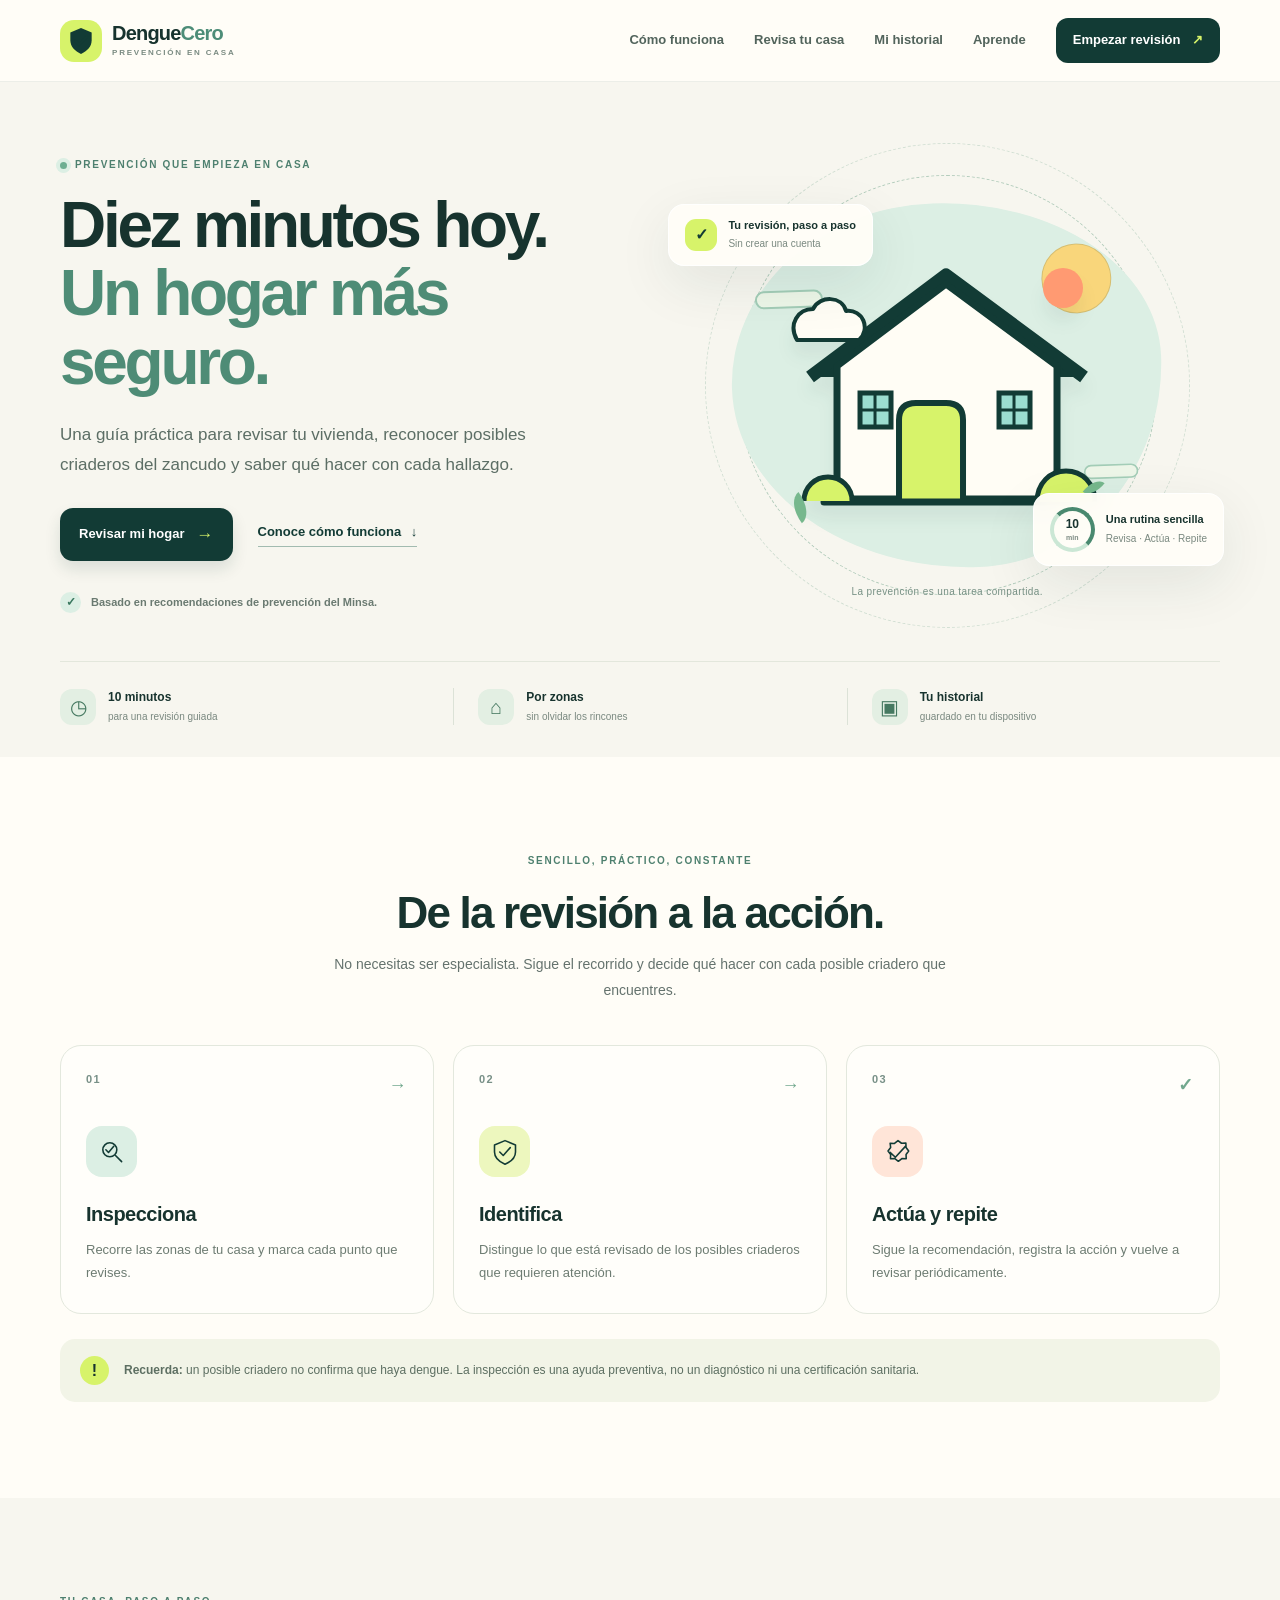
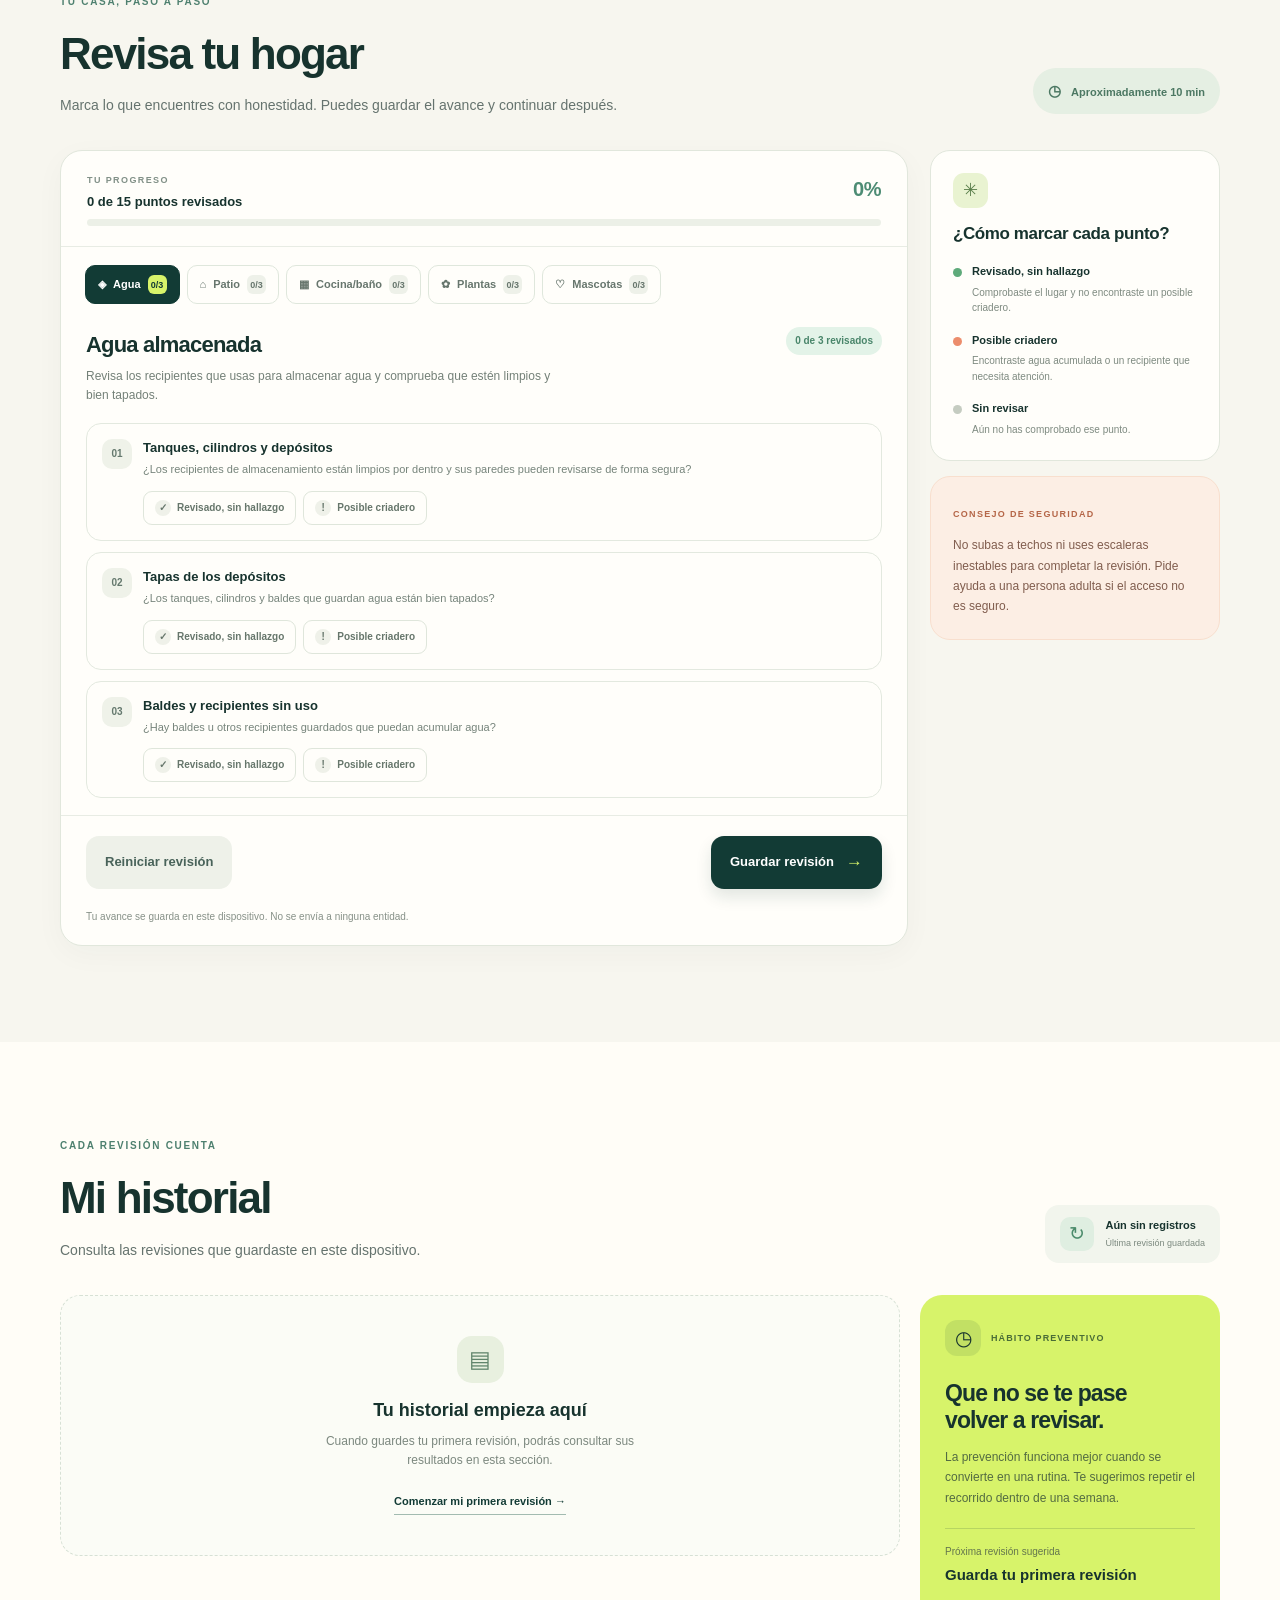
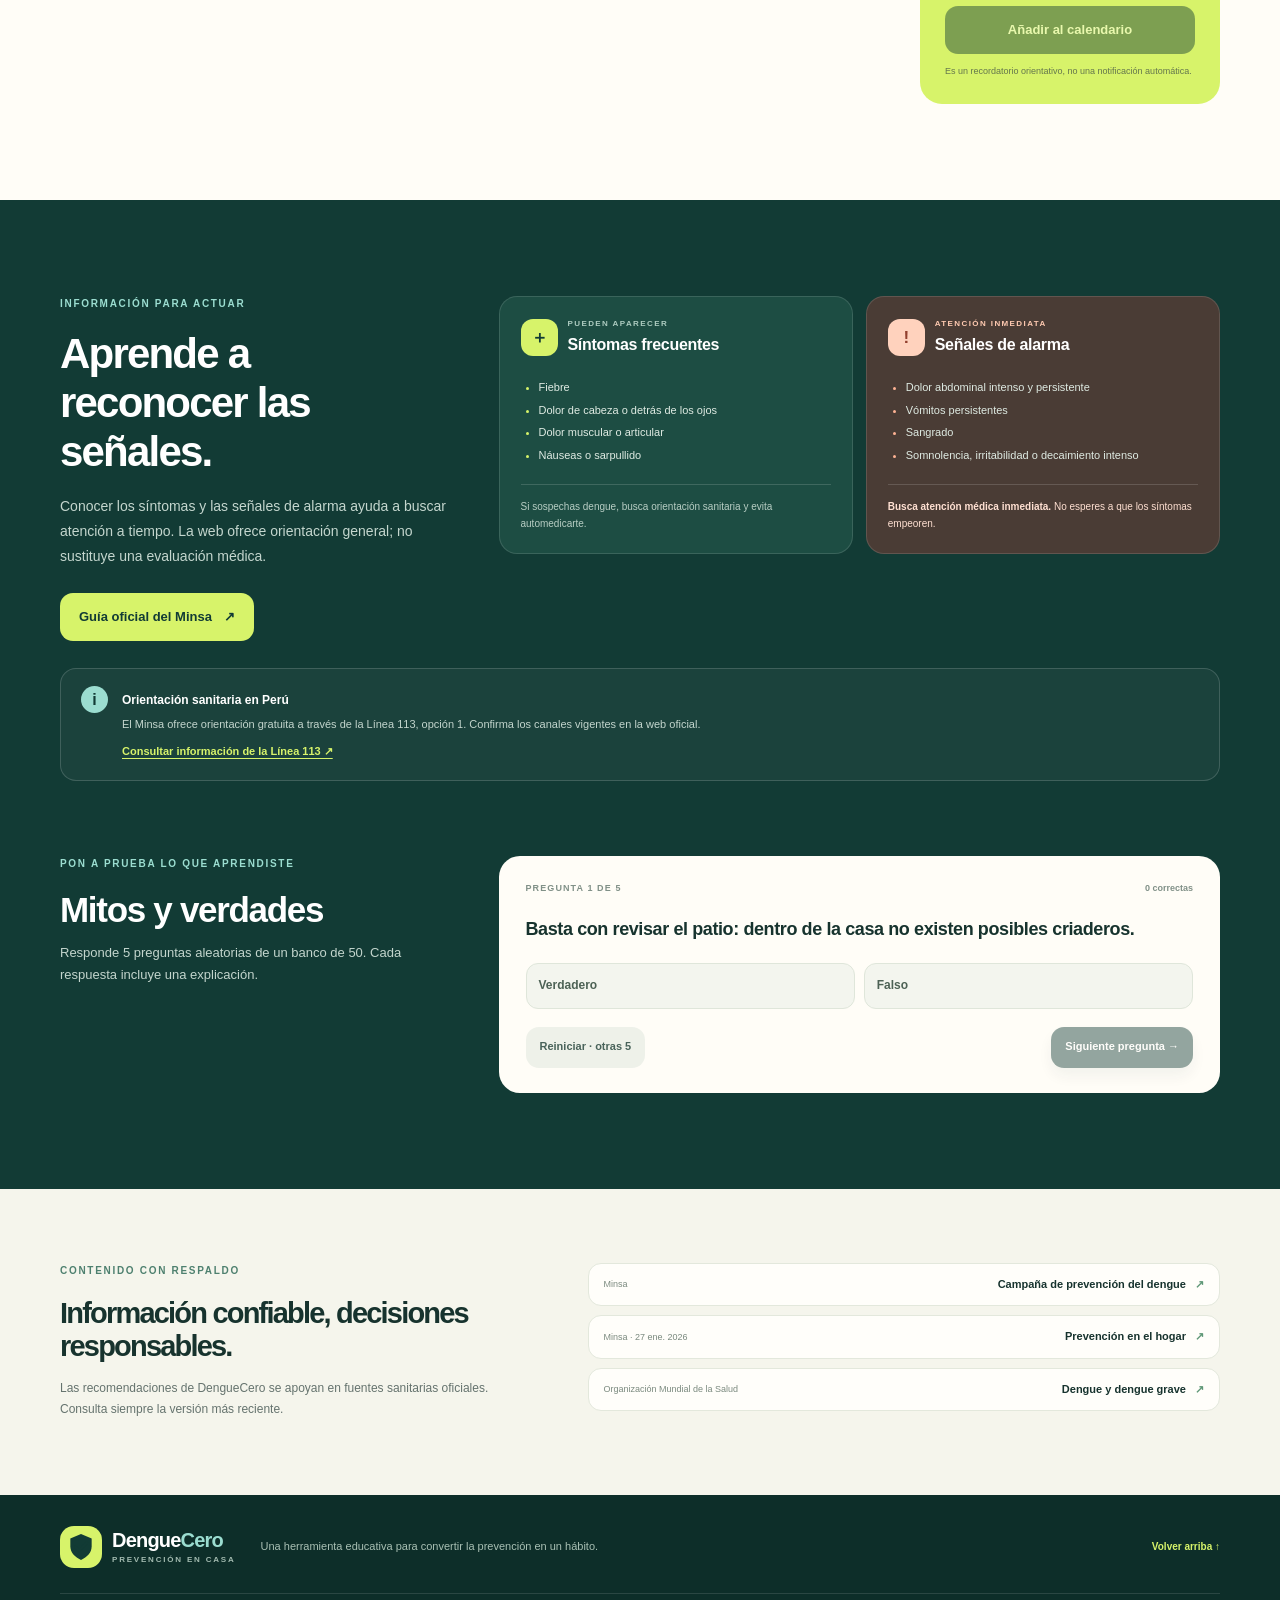
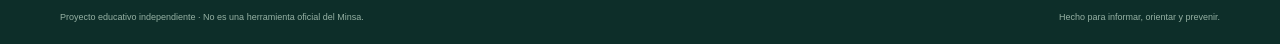
==== commit cf403e04: "Quiz extendido : Se añadieron un total de 50 preguntas, 25 V y 25 F, y cada que se reinicie se selec" ====
--- a/DengueCero.html
+++ b/DengueCero.html
@@ -69,11 +69,61 @@
     }
   ];
 
-  const quizQuestions = [
-    { question: 'El zancudo que transmite el dengue puede reproducirse en recipientes con agua acumulada.', correct: true, explanation: 'Verdadero. Tanques, floreros, baldes, llantas y otros objetos que retienen agua pueden convertirse en criaderos.' },
-    { question: 'Para prevenir el dengue, los floreros deben conservar agua limpia todo el tiempo.', correct: false, explanation: 'Falso. El Minsa recomienda reemplazar el agua de los floreros por arena húmeda o esponja floral y mantener limpio el recipiente.' },
-    { question: 'Si una persona presenta señales de alarma, debe esperar a ver si mejora al día siguiente.', correct: false, explanation: 'Falso. Dolor abdominal intenso y persistente, vómitos persistentes, sangrado o somnolencia requieren atención médica inmediata.' }
+const quizBank = [
+    { question: "El dengue se transmite principalmente por la picadura de un mosquito infectado.", correct: true, explanation: "Verdadero. La vía habitual de transmisión es la picadura de un mosquito Aedes infectado." },
+    { question: "El dengue se transmite normalmente por abrazar o compartir cubiertos con una persona enferma.", correct: false, explanation: "Falso. El dengue no se transmite por el contacto cotidiano; se transmite principalmente mediante mosquitos infectados." },
+    { question: "El mosquito que transmite el dengue puede reproducirse en recipientes que acumulan agua.", correct: true, explanation: "Verdadero. Tanques, baldes, floreros y otros recipientes que retienen agua pueden convertirse en criaderos." },
+    { question: "El mosquito solo se reproduce en agua sucia; el agua limpia no representa riesgo.", correct: false, explanation: "Falso. También puede reproducirse en agua almacenada limpia si el recipiente permite el desarrollo de sus larvas." },
+    { question: "Una tapa, botella o recipiente pequeño que acumule agua puede convertirse en un criadero.", correct: true, explanation: "Verdadero. No solo importan los recipientes grandes: pequeños objetos que retienen agua también pueden ser criaderos." },
+    { question: "Si el agua de un tanque se ve limpia, no hace falta taparlo.", correct: false, explanation: "Falso. Los depósitos de agua deben mantenerse bien tapados para evitar que los mosquitos entren y pongan huevos." },
+    { question: "Los recipientes para almacenar agua deben mantenerse tapados y limpiarse con regularidad.", correct: true, explanation: "Verdadero. El Minsa recomienda lavar y escobillar los recipientes y mantenerlos bien tapados; sigue las indicaciones sanitarias vigentes." },
+    { question: "Basta con revisar el patio: dentro de la casa no existen posibles criaderos.", correct: false, explanation: "Falso. También hay que revisar el interior, la cocina, el baño, los floreros y las bandejas que puedan acumular agua." },
+    { question: "Para los floreros, el Minsa recomienda considerar arena húmeda o esponja floral en lugar de mantener agua.", correct: true, explanation: "Verdadero. Esta medida evita dejar agua estancada en el florero; limpia el recipiente antes de volver a usarlo." },
+    { question: "Los bebederos de mascotas no necesitan limpieza si el agua parece transparente.", correct: false, explanation: "Falso. Conviene renovar el agua y limpiar el recipiente con regularidad." },
+    { question: "Llantas, latas, botellas y juguetes olvidados pueden acumular agua y convertirse en criaderos.", correct: true, explanation: "Verdadero. Retira el agua acumulada y guarda, reutiliza o desecha estos objetos de forma adecuada." },
+    { question: "La bandeja detrás o debajo de una refrigeradora nunca puede acumular agua.", correct: false, explanation: "Falso. El Minsa incluye bandejas detrás de refrigeradoras entre los lugares que conviene revisar, siempre de forma segura." },
+    { question: "Vaciar y limpiar recipientes que acumulan agua ayuda a eliminar posibles criaderos.", correct: true, explanation: "Verdadero. Después de vaciar el agua, limpia las paredes del recipiente y evita que vuelva a acumularse." },
+    { question: "Después de limpiar la vivienda una sola vez, ya no es necesario volver a revisarla.", correct: false, explanation: "Falso. La inspección debe repetirse con regularidad porque los objetos pueden volver a acumular agua." },
+    { question: "Durante una revisión conviene mirar también objetos pequeños que puedan retener agua.", correct: true, explanation: "Verdadero. Tapas, envases pequeños, juguetes y otros objetos pueden acumular agua." },
+    { question: "Solo los recipientes muy grandes pueden convertirse en criaderos de mosquitos.", correct: false, explanation: "Falso. También pueden servir recipientes pequeños si retienen agua y permiten que el mosquito se reproduzca." },
+    { question: "Mantener bien tapados los depósitos de agua ayuda a impedir que los mosquitos accedan a ellos.", correct: true, explanation: "Verdadero. Usa una tapa que cierre bien y revisa que no queden aberturas." },
+    { question: "Conviene dejar baldes y cilindros destapados aunque contengan agua almacenada.", correct: false, explanation: "Falso. Los recipientes que almacenan agua deben permanecer bien tapados." },
+    { question: "Las lluvias y el almacenamiento inadecuado de agua pueden favorecer la aparición de criaderos.", correct: true, explanation: "Verdadero. El agua acumulada en recipientes y objetos facilita la reproducción del mosquito." },
+    { question: "Si no ves mosquitos o el clima está más fresco, nunca hace falta revisar la casa.", correct: false, explanation: "Falso. La prevención y la eliminación de criaderos deben mantenerse; no te guíes solo por si ves mosquitos." },
+    { question: "El mosquito que transmite el dengue suele estar activo durante el día.", correct: true, explanation: "Verdadero. La OMS señala que los mosquitos transmisores del dengue están activos durante el día." },
+    { question: "Solo hace falta protegerse de las picaduras mientras se duerme de noche.", correct: false, explanation: "Falso. Como el mosquito está activo durante el día, conviene reducir las picaduras también durante las actividades diurnas." },
+    { question: "La ropa que cubre la piel y un repelente usado según la etiqueta pueden ayudar a reducir las picaduras.", correct: true, explanation: "Verdadero. La OMS recomienda ropa que cubra la piel y repelentes adecuados usados de acuerdo con sus instrucciones." },
+    { question: "Usar repelente permite descuidar la eliminación de criaderos.", correct: false, explanation: "Falso. Prevenir las picaduras es complementario a eliminar los lugares donde el mosquito puede reproducirse." },
+    { question: "Las mallas o mosquiteros en ventanas pueden ayudar a evitar que entren mosquitos.", correct: true, explanation: "Verdadero. Las barreras físicas pueden reducir la entrada de mosquitos en la vivienda." },
+    { question: "La fumigación por sí sola elimina para siempre todos los posibles criaderos.", correct: false, explanation: "Falso. La prevención requiere eliminar o controlar los recipientes con agua y mantener las medidas de forma continua." },
+    { question: "Desechar correctamente residuos que puedan retener agua forma parte de la prevención.", correct: true, explanation: "Verdadero. Retirar residuos y objetos que acumulen agua ayuda a reducir los lugares de reproducción." },
+    { question: "La prevención del dengue depende únicamente de las autoridades; las familias no pueden ayudar.", correct: false, explanation: "Falso. Las acciones domésticas y comunitarias complementan las intervenciones sanitarias." },
+    { question: "Entre los síntomas frecuentes del dengue pueden estar fiebre, dolor de cabeza y dolores musculares.", correct: true, explanation: "Verdadero. También pueden aparecer dolor detrás de los ojos, náuseas o sarpullido." },
+    { question: "Todas las personas que contraen dengue presentan síntomas evidentes.", correct: false, explanation: "Falso. Algunas infecciones no presentan síntomas o producen síntomas leves." },
+    { question: "El dolor detrás de los ojos puede aparecer entre los síntomas del dengue.", correct: true, explanation: "Verdadero. Es uno de los síntomas descritos por la Organización Mundial de la Salud." },
+    { question: "Un sarpullido nunca puede estar relacionado con el dengue.", correct: false, explanation: "Falso. El sarpullido puede aparecer en algunas personas con dengue." },
+    { question: "Los síntomas pueden comenzar varios días después de la infección, no necesariamente en el momento de la picadura.", correct: true, explanation: "Verdadero. La OMS indica que, cuando aparecen, suelen comenzar entre 4 y 10 días después de la infección." },
+    { question: "Si la fiebre disminuye, es imposible que aparezcan señales de alarma.", correct: false, explanation: "Falso. Algunas señales de dengue grave pueden presentarse cuando la fiebre desaparece o disminuye." },
+    { question: "El dolor abdominal intenso y persistente es una señal de alarma.", correct: true, explanation: "Verdadero. Busca atención médica inmediata si aparece esta señal." },
+    { question: "Los vómitos persistentes nunca son una señal de alarma.", correct: false, explanation: "Falso. Los vómitos persistentes son una señal de alarma y requieren atención médica inmediata." },
+    { question: "El sangrado de encías o nariz puede ser una señal de alarma.", correct: true, explanation: "Verdadero. Cualquier señal de sangrado ante sospecha de dengue requiere valoración médica urgente." },
+    { question: "Ante una señal de alarma, lo correcto es esperar hasta el día siguiente para ver qué pasa.", correct: false, explanation: "Falso. Busca atención médica inmediata; no esperes a que los síntomas empeoren." },
+    { question: "La respiración acelerada, la debilidad intensa o la piel fría y pálida pueden ser señales graves.", correct: true, explanation: "Verdadero. La OMS las incluye entre las manifestaciones que requieren atención inmediata." },
+    { question: "Ante la sospecha de dengue, se debe buscar orientación sanitaria y evitar la automedicación.", correct: true, explanation: "Verdadero. Consulta a un profesional de salud y no tomes medicamentos por cuenta propia." },
+    { question: "La aspirina o el ibuprofeno son siempre recomendados para cualquier persona con sospecha de dengue.", correct: false, explanation: "Falso. La OMS aconseja evitar aspirina e ibuprofeno ante el dengue porque pueden aumentar el riesgo de sangrado. Sigue la indicación de un profesional de salud." },
+    { question: "Existe un antiviral específico que cura todos los casos de dengue.", correct: false, explanation: "Falso. No existe un tratamiento antiviral específico para el dengue; la atención clínica y la detección de señales de alarma son importantes." },
+    { question: "Descansar y beber suficientes líquidos son medidas generales de cuidado, pero no sustituyen la evaluación médica.", correct: true, explanation: "Verdadero. Si sospechas dengue, busca orientación sanitaria y solicita atención inmediata ante señales de alarma." },
+    { question: "Haber tenido dengue una vez garantiza que nunca volverás a contraerlo.", correct: false, explanation: "Falso. Existen distintos tipos de virus del dengue y una infección previa no protege contra todos ellos." },
+    { question: "El dengue puede ser grave, por lo que las señales de alarma requieren atención médica inmediata.", correct: true, explanation: "Verdadero. La atención oportuna ayuda a tratar las complicaciones." },
+    { question: "Todos los consejos sobre dengue que circulan por redes sociales son confiables.", correct: false, explanation: "Falso. Comprueba la información en el Minsa, la OMS u otras fuentes sanitarias oficiales." },
+    { question: "Una página web puede confirmar un diagnóstico de dengue solo con preguntar por los síntomas.", correct: false, explanation: "Falso. Una web educativa no puede diagnosticar; el diagnóstico y la atención corresponden a profesionales de salud." },
+    { question: "Una inspección preventiva registra observaciones del hogar, pero no diagnostica la enfermedad.", correct: true, explanation: "Verdadero. La inspección ayuda a reconocer posibles criaderos; no determina si una persona tiene dengue." },
+    { question: "Marcar toda la lista como revisada certifica que la vivienda está completamente libre de mosquitos.", correct: false, explanation: "Falso. El registro refleja lo que declaró el usuario y no es una certificación sanitaria ni garantiza ausencia de mosquitos." },
+    { question: "Compartir recomendaciones verificadas con la familia y el colegio puede ayudar a fortalecer la prevención.", correct: true, explanation: "Verdadero. La educación y la participación comunitaria complementan las medidas domésticas y sanitarias." }
   ];
+  let quizQuestions = [];
+  let previousQuizRound = [];
+  const QUIZ_SIZE = 5;
 
   const defaultAnswers = () => {
     const output = {};
@@ -419,12 +469,36 @@
     }
   });
 
-  // Reto educativo: tres preguntas, respuesta explicada y puntuación local.
+  // Reto educativo: cinco preguntas aleatorias de un banco de 50, con explicación inmediata.
   let quizIndex = 0;
   let quizScore = 0;
   let quizAnswered = false;
   let quizFinished = false;
   const quizOptions = $('#quiz-options');
+  function shuffleQuizItems(items) {
+    const shuffled = [...items];
+    for (let i = shuffled.length - 1; i > 0; i -= 1) {
+      const j = Math.floor(Math.random() * (i + 1));
+      [shuffled[i], shuffled[j]] = [shuffled[j], shuffled[i]];
+    }
+    return shuffled;
+  }
+  function selectQuizRound() {
+    // Evita repetir las cinco preguntas de la ronda inmediatamente anterior.
+    const freshPool = quizBank.filter(question => !previousQuizRound.includes(question));
+    const pool = freshPool.length >= QUIZ_SIZE ? freshPool : quizBank;
+    const selected = shuffleQuizItems(pool).slice(0, QUIZ_SIZE);
+    previousQuizRound = selected;
+    quizQuestions = selected;
+  }
+  function startQuizRound() {
+    selectQuizRound();
+    quizIndex = 0;
+    quizScore = 0;
+    quizAnswered = false;
+    quizFinished = false;
+    renderQuiz();
+  }
   function renderQuiz() {
     const nextButton = $('#quiz-next');
     const feedback = $('#quiz-feedback');
@@ -475,14 +549,14 @@
     if (quizIndex < quizQuestions.length - 1) { quizIndex += 1; quizAnswered = false; renderQuiz(); }
     else { quizFinished = true; renderQuiz(); }
   });
-  $('#quiz-restart').addEventListener('click', () => { quizIndex = 0; quizScore = 0; quizAnswered = false; quizFinished = false; renderQuiz(); });
+  $('#quiz-restart').addEventListener('click', startQuizRound);
 
   // Inicialización: recuperar borrador e historial si el navegador lo permite.
   answers = normalizeAnswers(parseJSON(safeGet(DRAFT_KEY), null));
   history = loadHistory();
   renderInspection();
   renderHistory();
-  renderQuiz();
+  startQuizRound();
 })();
 
 });
@@ -631,13 +705,13 @@
         </div>
         <div class="info-callout"><div class="callout-symbol">i</div><div><strong>Orientación sanitaria en Perú</strong><p>El Minsa ofrece orientación gratuita a través de la Línea 113, opción 1. Confirma los canales vigentes en la web oficial.</p><a href="https://www.gob.pe/113" target="_blank" rel="noopener noreferrer">Consultar información de la Línea 113 ↗</a></div></div>
         <div class="quiz-wrap">
-          <div class="quiz-heading"><div class="eyebrow">PON A PRUEBA LO QUE APRENDISTE</div><h2>Mitos y verdades</h2><p>Responde estas tres preguntas rápidas y revisa la explicación.</p></div>
+          <div class="quiz-heading"><div class="eyebrow">PON A PRUEBA LO QUE APRENDISTE</div><h2>Mitos y verdades</h2><p>Responde 5 preguntas aleatorias de un banco de 50. Cada respuesta incluye una explicación.</p></div>
           <div class="quiz-card" id="quiz-card">
-            <div class="quiz-progress"><span id="quiz-step">PREGUNTA 1 DE 3</span><span id="quiz-score-label">0 correctas</span></div>
+            <div class="quiz-progress"><span id="quiz-step">PREGUNTA 1 DE 5</span><span id="quiz-score-label">0 correctas</span></div>
             <h3 id="quiz-question">El zancudo que transmite el dengue puede reproducirse en recipientes con agua acumulada.</h3>
             <div class="quiz-options" id="quiz-options"><button type="button" data-answer="true">Verdadero</button><button type="button" data-answer="false">Falso</button></div>
             <div class="quiz-feedback" id="quiz-feedback" role="status" hidden></div>
-            <div class="quiz-controls"><button class="button button-quiet" id="quiz-restart" type="button">Reiniciar</button><button class="button button-primary" id="quiz-next" type="button" disabled>Siguiente pregunta →</button></div>
+            <div class="quiz-controls"><button class="button button-quiet" id="quiz-restart" type="button">Reiniciar · otras 5</button><button class="button button-primary" id="quiz-next" type="button" disabled>Siguiente pregunta →</button></div>
           </div>
         </div>
       </div>
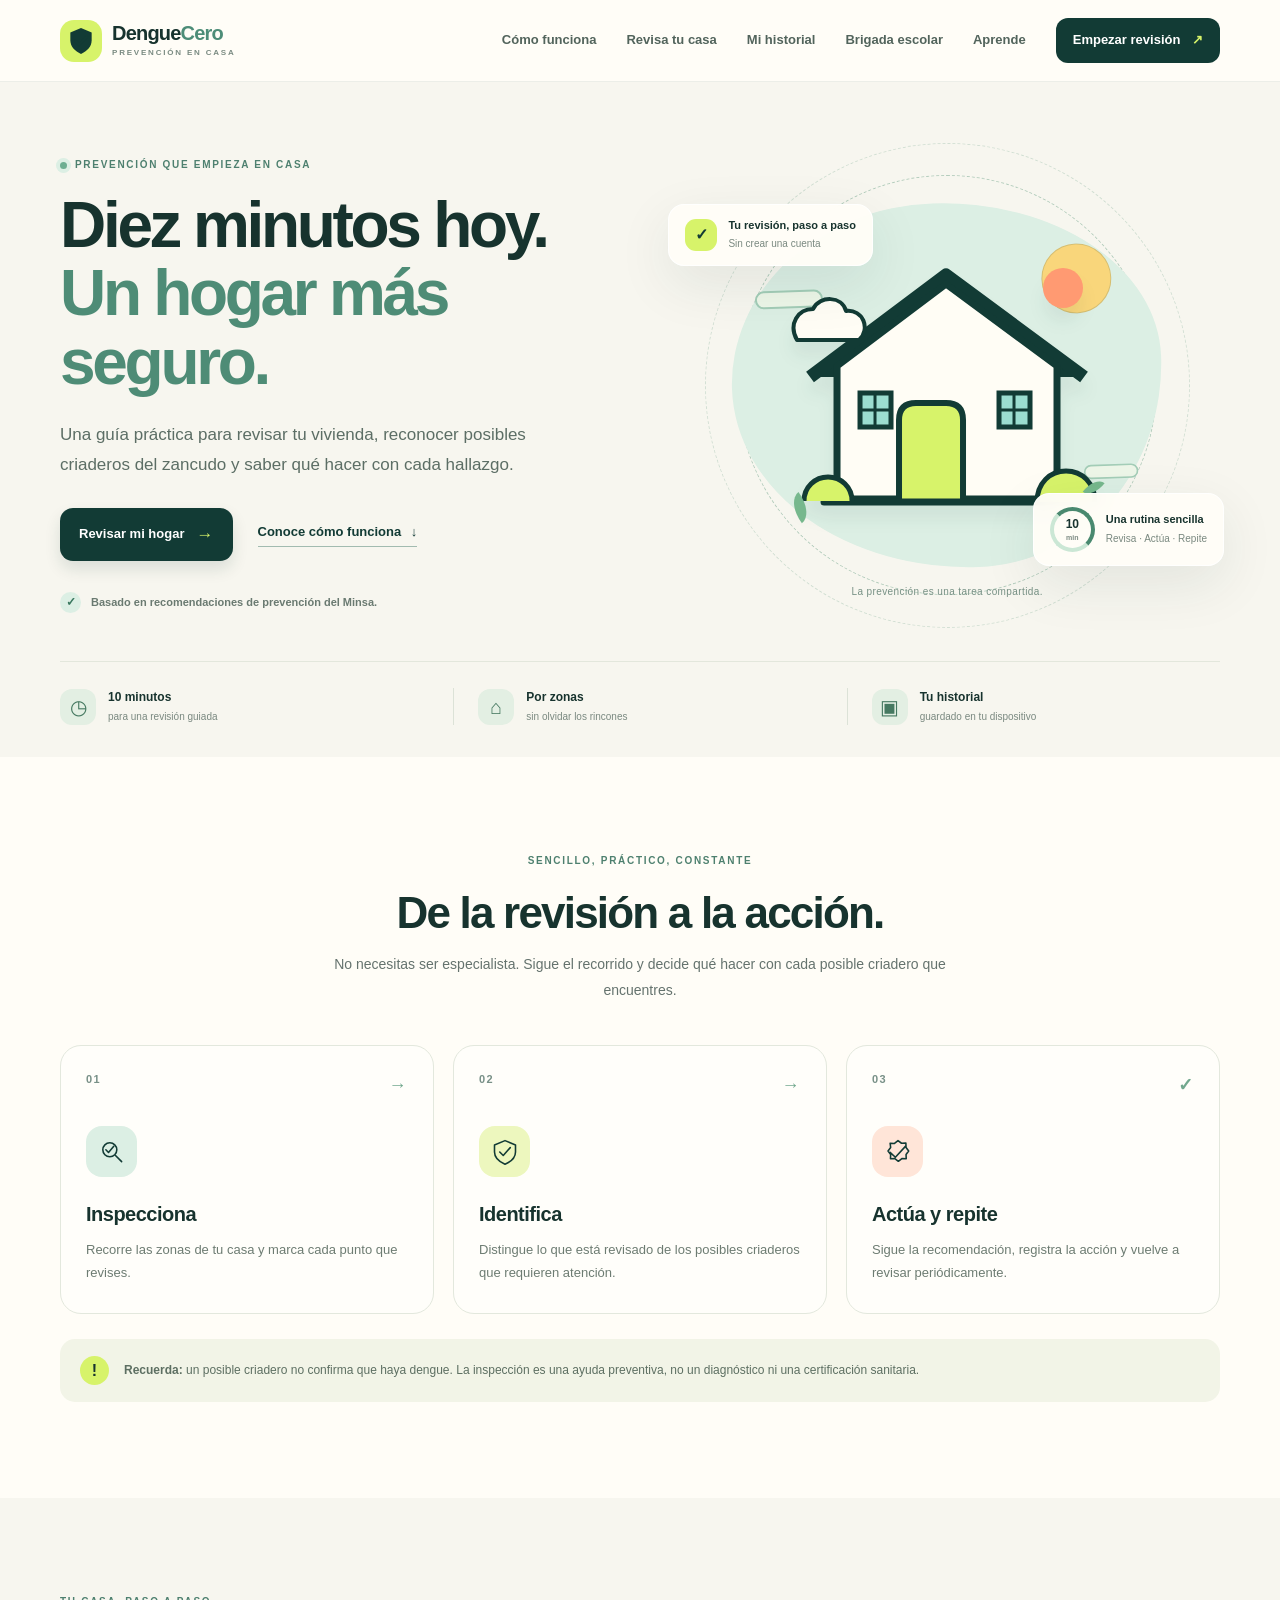
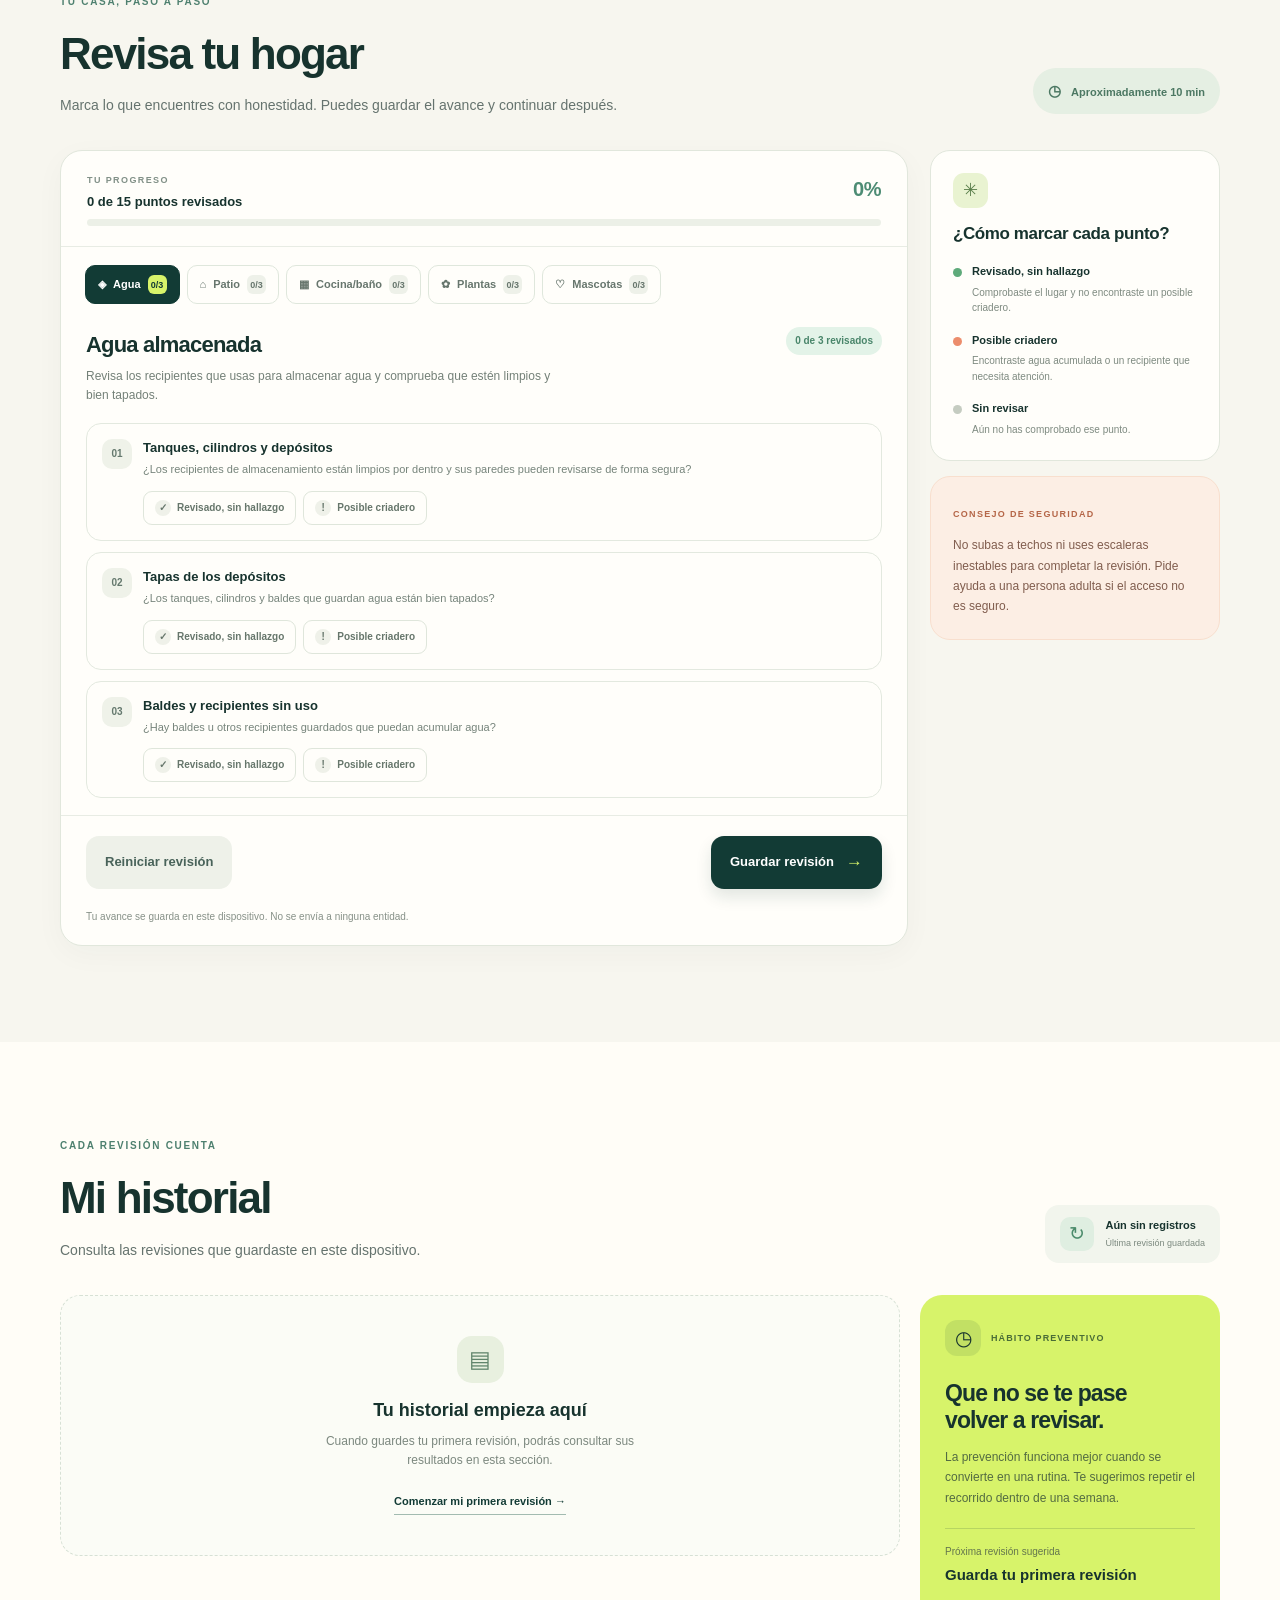
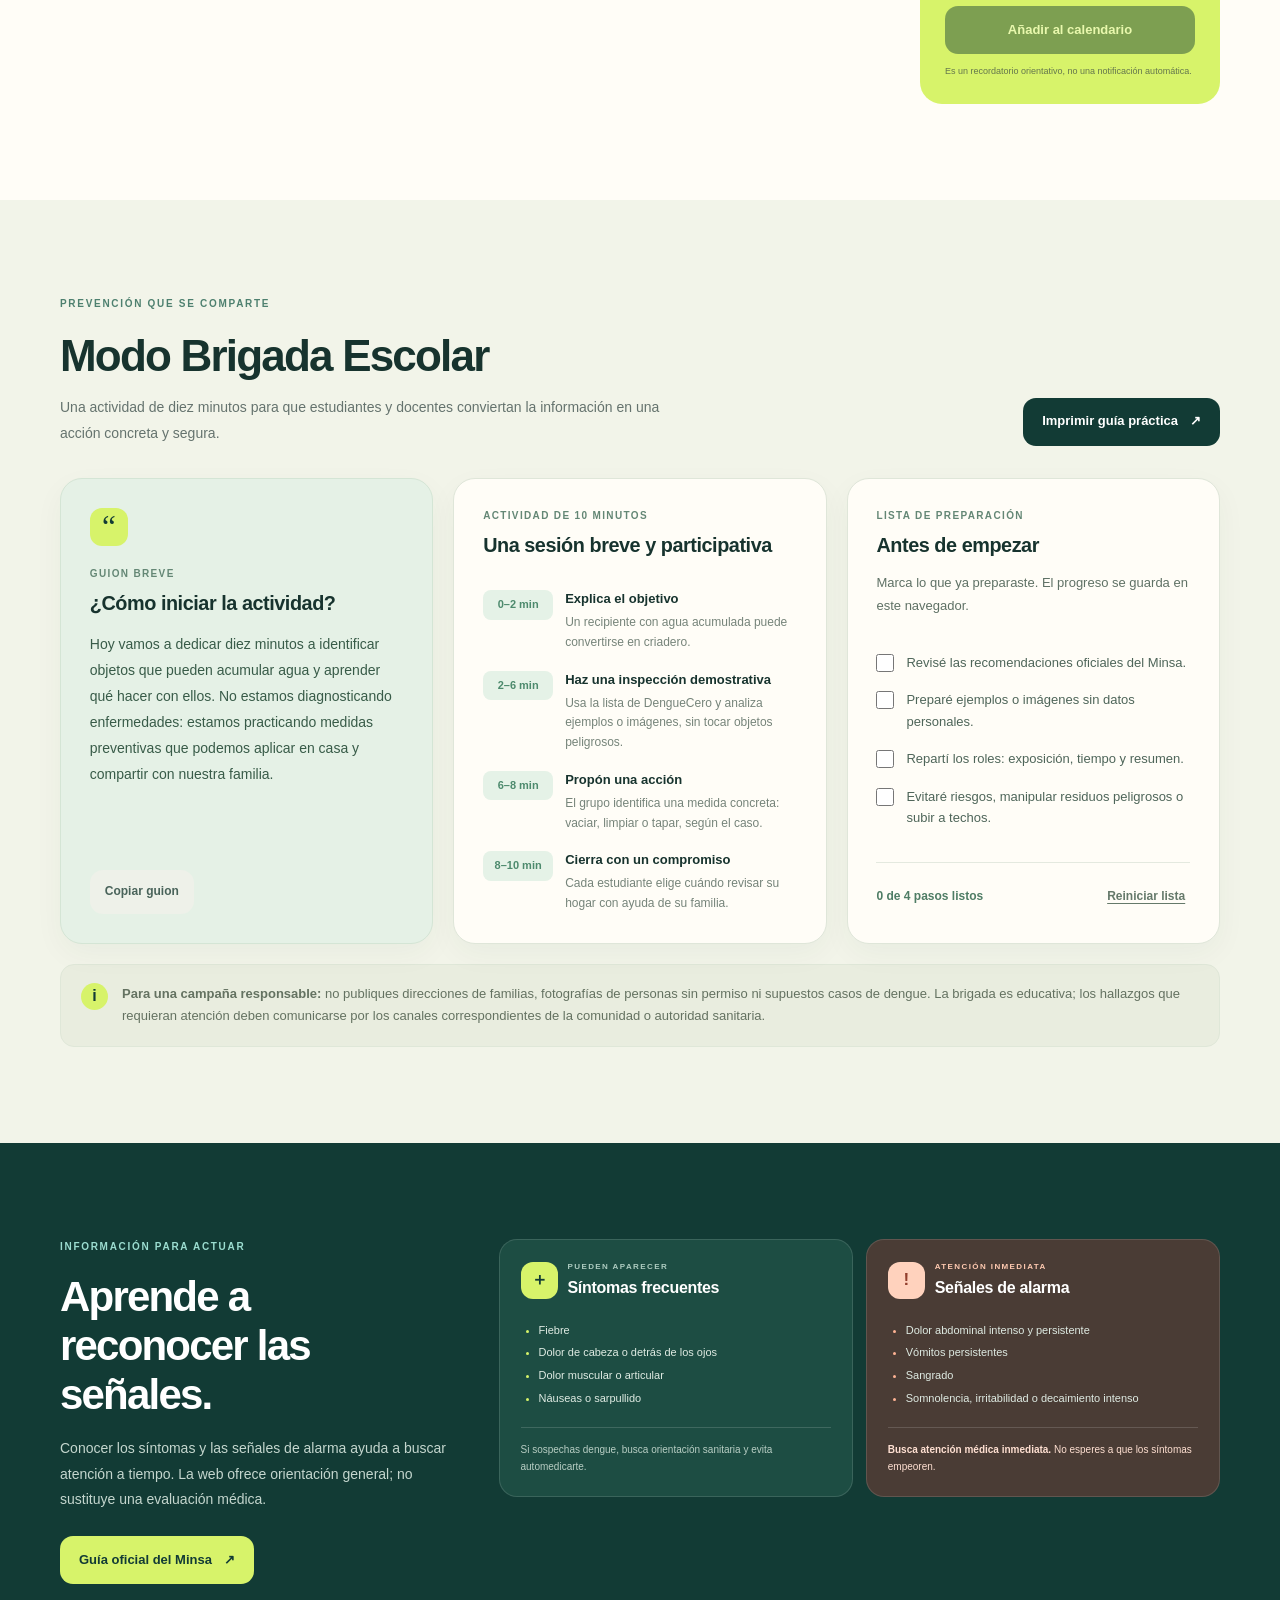
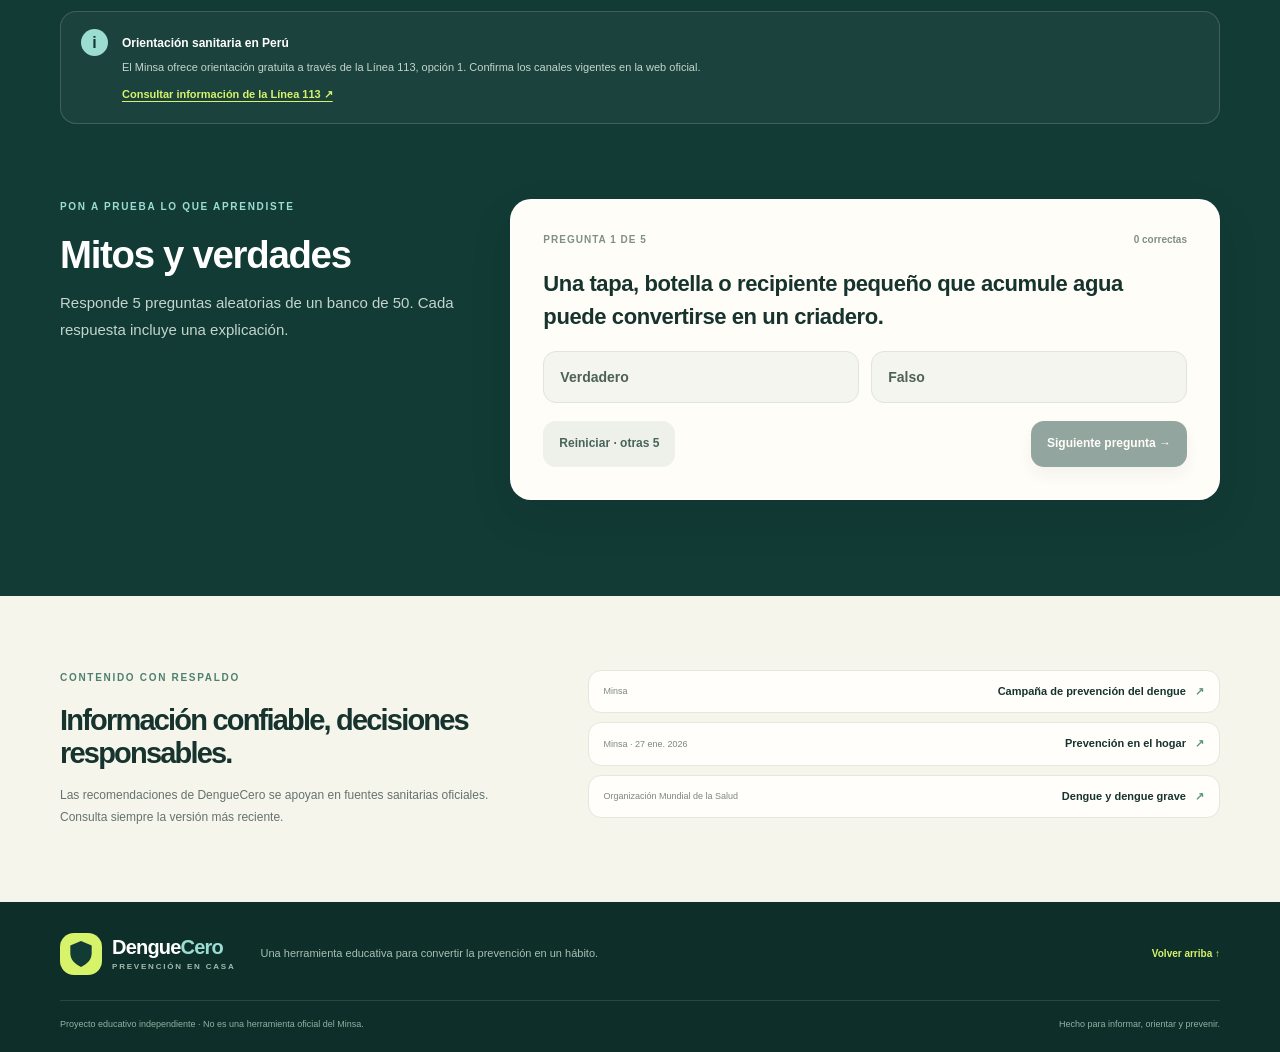
==== commit fded7b8e: "Estrategia sugerida por GPT" ====
--- a/DengueCero.html
+++ b/DengueCero.html
@@ -16,14 +16,599 @@
 @media(prefers-reduced-motion:reduce){*,*::before,*::after{scroll-behavior:auto!important;transition:none!important;animation:none!important}}
 @media print{body{background:#fff;color:#111;font:12px Arial,sans-serif}.site-header,main,footer,.toast{display:none!important}.print-only{display:block!important;padding:18px;max-width:760px;margin:0 auto}.print-only h1{font-size:24px}.print-only h2{font-size:17px;margin:20px 0 7px}.print-only p,.print-only li{font-size:12px;line-height:1.55}.print-only .print-summary{display:grid;grid-template-columns:repeat(4,1fr);gap:8px;margin:18px 0}.print-only .print-metric{border:1px solid #bbb;padding:10px}.print-only .print-metric strong{font-size:18px;display:block}.print-only .print-zone{padding:8px 0;border-top:1px solid #bbb}.print-only .print-ok{color:#236746}.print-only .print-risk{color:#8b452e}.print-only .print-pending{color:#666}.print-only a{color:#111;text-decoration:none}}
 
+
+/* Mejoras incorporadas: siguientes acciones personalizadas, Modo Brigada y repaso del reto. */
+.result-priority-panel{margin-top:16px;border:1px solid #dfe8d8;background:#fbfcf5;border-radius:16px;padding:18px 20px}
+.result-priority-panel[hidden],.quiz-review[hidden]{display:none!important}
+.priority-heading .brigade-kicker{display:block}
+.priority-heading h4{font-family:var(--display);font-size:17px;line-height:1.35;margin:4px 0 5px;letter-spacing:-.3px}
+.priority-heading p{font-size:11px;line-height:1.65;color:#748177;margin:0}
+.priority-list{list-style:none;margin:14px 0 0;padding:0;display:grid;gap:12px}
+.priority-list li{display:grid;grid-template-columns:29px minmax(0,1fr);gap:10px;align-items:start}
+.priority-number{width:28px;height:28px;border-radius:9px;display:grid;place-items:center;background:var(--lime);color:var(--forest);font-weight:800;font-size:12px}
+.priority-list strong{display:block;font-size:12px}
+.priority-list p{font-size:11px;color:#586a5f;line-height:1.65;margin:3px 0}
+.priority-list small{font-size:10px;color:#8a6b50;line-height:1.5;display:block}
+.brigade-section{background:#f4f5ec}
+.brigade-section-heading{align-items:center}
+.brigade-grid{display:grid;grid-template-columns:.92fr 1.08fr 1fr;gap:15px;align-items:stretch}
+.brigade-card{background:var(--white);border:1px solid #e0e7dc;border-radius:20px;padding:23px;min-width:0}
+.brigade-script-card{background:#e3f1e7;border-color:#d5e6d8;position:relative}
+.brigade-card-icon{width:38px;height:38px;border-radius:12px;background:var(--lime);color:var(--forest);font-family:Georgia,serif;font-size:31px;line-height:1;display:grid;place-items:center;margin-bottom:17px}
+.brigade-kicker{font-size:9px;letter-spacing:1.25px;font-weight:800;color:#648775}
+.brigade-card h3{font-family:var(--display);font-size:19px;line-height:1.3;letter-spacing:-.5px;margin:8px 0 12px}
+.brigade-card>p{font-size:11px;line-height:1.7;color:#718077;margin:0 0 13px}
+.brigade-script{font-size:12px!important;color:#3e5d4b!important;line-height:1.8!important;margin:12px 0 19px!important}
+.brigade-card .button{min-height:40px;font-size:11px;padding:10px 13px}
+.brigade-agenda{list-style:none;margin:15px 0 0;padding:0;display:grid;gap:16px}
+.brigade-agenda li{display:grid;grid-template-columns:60px minmax(0,1fr);gap:10px;align-items:start}
+.agenda-time{font-size:10px;font-weight:800;color:#4d8a6d;background:#e5f2e7;border-radius:8px;padding:6px 7px;text-align:center}
+.brigade-agenda strong{font-size:11px;display:block}
+.brigade-agenda p{font-size:10px;color:#76847a;line-height:1.6;margin:3px 0 0}
+.brigade-checklist{display:grid;gap:13px;margin:17px 0}
+.brigade-checklist label{display:grid;grid-template-columns:17px minmax(0,1fr);gap:9px;align-items:start;font-size:11px;line-height:1.55;color:#4e6559;cursor:pointer}
+.brigade-checklist input{width:16px;height:16px;margin:1px 0 0;accent-color:#36785d}
+.brigade-check-footer{border-top:1px solid #e4e9df;padding-top:12px;display:flex;align-items:center;justify-content:space-between;gap:12px}
+.brigade-check-footer span{font-size:10px;font-weight:800;color:#4f7d65}
+.text-button{border:0;background:transparent;color:#65796a;text-decoration:underline;text-underline-offset:3px;font-size:10px;font-weight:700;padding:5px}
+.brigade-note{display:flex;gap:12px;align-items:flex-start;margin-top:17px;padding:16px 18px;border-radius:14px;background:#e9eddf;color:#647261}
+.brigade-note>span{width:23px;height:23px;display:grid;place-items:center;background:var(--lime);color:var(--forest);font-weight:900;border-radius:50%;flex-shrink:0}
+.brigade-note p{font-size:11px;line-height:1.7;margin:0}
+.quiz-review{background:#f5f5ed;border:1px solid #e2e8dc;border-radius:13px;margin-top:14px;padding:15px}
+.quiz-review h4{font-family:var(--display);font-size:14px;line-height:1.4;margin:0 0 4px}
+.quiz-review-intro{font-size:10px;line-height:1.6;color:#728075;margin:0 0 11px}
+.quiz-review-list{display:grid;gap:10px}
+.quiz-review-item{display:grid;grid-template-columns:24px minmax(0,1fr);gap:9px;border-top:1px solid #e2e8dc;padding-top:10px}
+.quiz-review-number{width:23px;height:23px;border-radius:7px;background:#ffe1d4;color:#90533a;display:grid;place-items:center;font-size:10px;font-weight:800}
+.quiz-review-item strong{font-size:11px;line-height:1.55;display:block}
+.quiz-review-item p{font-size:10px;line-height:1.6;color:#657469;margin:5px 0}
+.quiz-review-item small{font-size:10px;line-height:1.65;color:#4b765b;display:block}
+.review-label{font-weight:800;color:#4b6457}
+@media(max-width:1000px){.brigade-grid{grid-template-columns:1fr 1fr}.brigade-check-card{grid-column:1/-1}.main-nav{gap:12px;font-size:12px}}
+@media(max-width:800px){.brigade-section-heading{align-items:flex-start}.brigade-grid{grid-template-columns:1fr 1fr}.brigade-check-card{grid-column:auto}}
+@media(max-width:560px){.result-priority-panel{padding:15px 13px}.priority-list p{font-size:10px}.brigade-grid{grid-template-columns:1fr}.brigade-check-card{grid-column:auto}.brigade-card{padding:19px}.brigade-section-heading .button{width:100%}.brigade-check-footer{align-items:flex-start}.quiz-review{padding:12px}.quiz-review-item strong{font-size:10px}}
+
+
+/* ============================================================
+   RESPONSIVE POLISH — DengueCero
+   Overrides visuales para escritorio, tablet y móvil.
+   ============================================================ */
+:root {
+  --content-gutter: clamp(16px, 4vw, 34px);
+  --panel-border: #dfe7dc;
+}
+
+html { scroll-padding-top: 96px; }
+body { min-width: 320px; overflow-x: clip; }
+.container { width: min(1160px, calc(100% - 2 * var(--content-gutter))); }
+main, section, article, aside, nav, header, footer { min-width: 0; }
+button, a { touch-action: manipulation; }
+button { max-width: 100%; }
+
+/* Results and personalized next steps */
+.result-panel { padding: clamp(20px, 2.5vw, 32px); }
+.result-priority-panel {
+  margin-top: 22px;
+  padding: clamp(18px, 2.3vw, 28px);
+  background: #f6f8ef;
+  border: 1px solid #dbe6d5;
+  border-radius: 20px;
+  box-shadow: inset 4px 0 0 #d7f36a;
+}
+.priority-heading .brigade-kicker { font-size: 10px; letter-spacing: 1.4px; }
+.priority-heading h4 { font-size: clamp(18px, 1.8vw, 22px); margin: 7px 0 8px; }
+.priority-heading p { max-width: 760px; color: #596a5f; font-size: 13px; line-height: 1.75; }
+.priority-list {
+  grid-template-columns: repeat(3, minmax(0, 1fr));
+  gap: 12px;
+  margin-top: 20px;
+}
+.priority-list li {
+  grid-template-columns: 32px minmax(0, 1fr);
+  gap: 11px;
+  min-width: 0;
+  padding: 16px;
+  background: #fffefa;
+  border: 1px solid #e3e9dc;
+  border-radius: 14px;
+}
+.priority-number { width: 30px; height: 30px; border-radius: 10px; font-size: 13px; }
+.priority-list strong { font-size: 14px; line-height: 1.45; }
+.priority-list p { font-size: 13px; line-height: 1.65; margin: 6px 0; color: #53665a; }
+.priority-list small { font-size: 11px; line-height: 1.6; color: #79664d; }
+.result-actions { display: flex; flex-wrap: wrap; gap: 10px; }
+.result-actions .button { min-height: 46px; }
+
+/* School brigade: more room, clearer hierarchy and readable text */
+.brigade-section { background: #f2f4e9; }
+.brigade-section .container { max-width: 1228px; }
+.brigade-section-heading { align-items: flex-end; gap: 28px; }
+.brigade-section-heading > div { max-width: 760px; }
+.brigade-section-heading .button { flex: 0 0 auto; white-space: nowrap; }
+.brigade-grid {
+  grid-template-columns: repeat(3, minmax(0, 1fr));
+  gap: 20px;
+  align-items: stretch;
+}
+.brigade-card {
+  display: flex;
+  flex-direction: column;
+  gap: 0;
+  min-width: 0;
+  padding: clamp(22px, 2.25vw, 30px);
+  border: 1px solid #dfe6d9;
+  border-radius: 22px;
+  box-shadow: 0 10px 30px rgba(18, 59, 53, .045);
+}
+.brigade-script-card { background: #e5f1e6; border-color: #d4e5d5; }
+.brigade-card-icon { flex: 0 0 auto; margin-bottom: 20px; }
+.brigade-kicker { font-size: 10px; letter-spacing: 1.35px; line-height: 1.5; }
+.brigade-card h3 { font-size: clamp(18px, 1.55vw, 21px); line-height: 1.3; letter-spacing: -.45px; margin: 10px 0 14px; }
+.brigade-card > p { font-size: 13px; line-height: 1.75; color: #5f7165; margin: 0 0 16px; }
+.brigade-script { font-size: 14px !important; line-height: 1.85 !important; color: #385b48 !important; margin: 2px 0 22px !important; }
+.brigade-card .button { min-height: 44px; align-self: flex-start; font-size: 12px; padding: 11px 15px; }
+.brigade-script-card .button { margin-top: auto; }
+.brigade-agenda { gap: 18px; margin-top: 18px; }
+.brigade-agenda li { grid-template-columns: 70px minmax(0, 1fr); gap: 12px; }
+.agenda-time { font-size: 11px; padding: 7px 8px; line-height: 1.4; }
+.brigade-agenda strong { font-size: 13px; line-height: 1.45; }
+.brigade-agenda p { font-size: 12px; line-height: 1.65; margin-top: 4px; }
+.brigade-checklist { gap: 16px; margin: 18px 0 22px; }
+.brigade-checklist label { grid-template-columns: 19px minmax(0, 1fr); gap: 11px; font-size: 13px; line-height: 1.65; }
+.brigade-checklist input { width: 18px; height: 18px; margin-top: 2px; }
+.brigade-check-footer { margin-top: auto; padding-top: 16px; flex-wrap: wrap; }
+.brigade-check-footer span { font-size: 12px; }
+.text-button { font-size: 12px; min-height: 35px; }
+.brigade-note { gap: 14px; margin-top: 20px; padding: 18px 20px; border: 1px solid #dfe7d8; }
+.brigade-note p { font-size: 13px; line-height: 1.75; }
+.brigade-note > span { width: 27px; height: 27px; }
+
+/* Quiz and review: comfortable reading size and balanced controls */
+.quiz-wrap { grid-template-columns: minmax(240px, .72fr) minmax(0, 1.28fr); gap: clamp(26px, 4vw, 54px); }
+.quiz-heading { min-width: 0; }
+.quiz-heading h2 { font-size: clamp(31px, 3vw, 40px); }
+.quiz-heading p { font-size: 15px; line-height: 1.8; }
+.quiz-card { min-width: 0; padding: clamp(22px, 2.5vw, 32px); border: 1px solid rgba(255,255,255,.75); box-shadow: 0 18px 45px rgba(0,0,0,.09); }
+.quiz-progress { align-items: center; flex-wrap: wrap; font-size: 10px; line-height: 1.5; letter-spacing: 1px; }
+.quiz-card h3 { font-size: clamp(18px, 1.8vw, 22px); line-height: 1.5; margin: 20px 0 18px; overflow-wrap: anywhere; }
+.quiz-options { gap: 12px; }
+.quiz-options button { min-height: 52px; padding: 13px 16px; border-radius: 13px; text-align: left; font-size: 14px; }
+.quiz-feedback { padding: 15px 17px; font-size: 13px; line-height: 1.75; }
+.quiz-controls { gap: 12px; align-items: stretch; flex-wrap: wrap; }
+.quiz-controls .button { min-height: 46px; font-size: 12px; padding: 12px 16px; }
+.quiz-review {
+  margin-top: 18px;
+  padding: clamp(16px, 2vw, 23px);
+  border-radius: 16px;
+  background: #f6f7ef;
+  border-color: #dfe6d9;
+}
+.quiz-review h4 { font-size: clamp(16px, 1.5vw, 19px); line-height: 1.4; margin-bottom: 7px; }
+.quiz-review-intro { font-size: 13px; line-height: 1.7; margin-bottom: 15px; }
+.quiz-review-list { gap: 13px; }
+.quiz-review-item { grid-template-columns: 30px minmax(0, 1fr); gap: 12px; padding-top: 14px; }
+.quiz-review-number { width: 29px; height: 29px; border-radius: 9px; font-size: 12px; }
+.quiz-review-item strong { font-size: 13px; line-height: 1.65; }
+.quiz-review-item p { font-size: 12px; line-height: 1.7; margin: 7px 0; overflow-wrap: anywhere; }
+.quiz-review-item small { font-size: 12px; line-height: 1.75; }
+.review-label { color: #365b47; }
+
+/* Make long content and section headings behave in narrow columns */
+.section-heading-inline { min-width: 0; }
+.section-heading-inline > div { min-width: 0; }
+.history-layout, .inspection-layout, .learn-grid, .health-info, .sources-inner { min-width: 0; }
+.history-entry, .result-heading, .zone-panel-head { min-width: 0; }
+.history-entry > *, .result-heading > *, .zone-panel-head > * { min-width: 0; }
+.history-entry h3, .history-entry p, .history-entry strong { overflow-wrap: anywhere; }
+
+@media (min-width: 1440px) {
+  .container { width: min(1200px, calc(100% - 80px)); }
+  .section-pad { padding-top: 104px; padding-bottom: 104px; }
+  .brigade-grid { gap: 22px; }
+}
+
+@media (max-width: 1100px) {
+  .container { width: min(100% - 48px, 1020px); }
+  .brigade-grid { grid-template-columns: repeat(2, minmax(0, 1fr)); gap: 16px; }
+  .brigade-check-card { grid-column: 1 / -1; }
+  .brigade-card { padding: 24px; }
+  .brigade-script { font-size: 13px !important; }
+  .priority-list { grid-template-columns: repeat(2, minmax(0, 1fr)); }
+  .priority-list li:last-child:nth-child(odd) { grid-column: 1 / -1; }
+  .quiz-wrap { gap: 28px; }
+}
+
+@media (max-width: 800px) {
+  html { scroll-padding-top: 80px; }
+  .container { width: min(100% - 36px, 680px); }
+  .section-pad { padding-top: 76px; padding-bottom: 76px; }
+  .site-header { height: 72px; }
+  .main-nav { max-height: calc(100dvh - 72px); overflow-y: auto; overscroll-behavior: contain; }
+  .hero-grid { gap: 12px; }
+  .hero-visual { max-width: 560px; width: 100%; margin-inline: auto; }
+  .inspection-layout, .history-layout { grid-template-columns: minmax(0, 1fr); }
+  .inspection-aside { grid-template-columns: repeat(2, minmax(0, 1fr)); }
+  .history-layout { gap: 18px; }
+  .reminder-card { min-height: 0; }
+  .learn-grid, .quiz-wrap { grid-template-columns: minmax(0, 1fr); gap: 26px; }
+  .learn-intro { max-width: 700px; }
+  .learn-intro > p { max-width: 650px; }
+  .quiz-wrap { margin-top: 54px; }
+  .quiz-heading { max-width: 680px; }
+  .quiz-card { width: 100%; }
+  .brigade-section-heading { align-items: flex-start; }
+  .brigade-section-heading > div { max-width: none; }
+  .brigade-grid { grid-template-columns: repeat(2, minmax(0, 1fr)); }
+  .brigade-check-card { grid-column: 1 / -1; }
+  .brigade-card { padding: 23px; }
+  .brigade-card h3 { font-size: 19px; }
+  .brigade-agenda li { grid-template-columns: 66px minmax(0, 1fr); }
+  .priority-list { grid-template-columns: repeat(2, minmax(0, 1fr)); }
+  .priority-list li:last-child:nth-child(odd) { grid-column: 1 / -1; }
+  .sources-inner { grid-template-columns: minmax(0, 1fr); }
+}
+
+@media (max-width: 640px) {
+  :root { --content-gutter: 16px; }
+  html { scroll-padding-top: 74px; }
+  .container { width: calc(100% - 32px); }
+  .section-pad { padding-top: 60px; padding-bottom: 60px; }
+  .site-header { height: 68px; }
+  .header-inner { gap: 12px; }
+  .brand { gap: 8px; }
+  .brand-mark { width: 36px; height: 36px; border-radius: 12px; }
+  .brand-mark svg { width: 28px; height: 28px; }
+  .brand-name { font-size: 17px; letter-spacing: -.55px; }
+  .brand-name small { font-size: 7px; letter-spacing: 1.2px; }
+  .menu-toggle { flex-shrink: 0; padding: 8px; }
+  .main-nav { top: 68px; padding: 15px 20px 22px; }
+  .main-nav>a:not(.nav-cta) { padding: 13px 4px; font-size: 14px; }
+  .nav-cta { padding: 13px 16px; }
+  .hero { padding-top: 48px; padding-bottom: 27px; }
+  .hero h1 { font-size: clamp(37px, 10vw, 47px); letter-spacing: -2px; }
+  .hero-lead { font-size: 14px; line-height: 1.75; }
+  .hero-visual { min-height: 300px; width: calc(100% + 18px); margin: 0 -9px; transform: scale(.88); transform-origin: center top; }
+  .house-art { height: 285px; width: min(100%, 360px); }
+  .visual-orbit { width: 315px; height: 315px; }
+  .orbit-two { width: 365px; height: 365px; }
+  .visual-card { max-width: 188px; padding: 10px 11px; gap: 8px; }
+  .visual-card strong { font-size: 10px; }
+  .visual-card small { font-size: 9px; }
+  .visual-note { left: 3px; top: 8px; }
+  .visual-progress { right: 0; bottom: 15px; }
+  .hero-metrics { grid-template-columns: 1fr; }
+  .section-heading h2, .learn-intro h2, .sources-inner h2 { font-size: clamp(29px, 8vw, 35px); line-height: 1.16; letter-spacing: -1.15px; }
+  .section-heading p, .learn-intro > p, .sources-inner p { font-size: 13px; line-height: 1.75; }
+  .section-heading { margin-bottom: 28px; }
+  .section-heading-inline { align-items: flex-start; flex-direction: column; gap: 16px; }
+  .section-heading-inline > div { width: 100%; }
+  .section-heading-inline .button { width: 100%; white-space: normal; }
+  .inspection-topbar { padding: 17px 14px; }
+  .zone-tabs { padding: 14px 12px 0; gap: 7px; }
+  .zone-tab { flex: 0 0 auto; }
+  .zone-panel { padding: 19px 12px 10px; }
+  .check-item { padding: 13px 11px; }
+  .item-title { font-size: 12px; }
+  .item-description { font-size: 11px; line-height: 1.55; }
+  .status-button { min-height: 36px; font-size: 10px; padding: 8px 9px; }
+  .inspection-controls { gap: 8px; padding: 15px 12px; }
+  .inspection-controls .button { flex: 1 1 0; min-width: 0; font-size: 11px; padding: 11px 9px; }
+  .inspection-aside { grid-template-columns: minmax(0, 1fr); }
+  .aside-card { padding: 19px; }
+  .result-panel { padding: 18px 14px; border-radius: 18px; }
+  .result-heading { gap: 12px; }
+  .result-heading h3 { font-size: 21px; }
+  .result-stats { grid-template-columns: repeat(2, minmax(0, 1fr)); gap: 8px; }
+  .result-stat { min-width: 0; padding: 12px; }
+  .result-stat strong { font-size: 23px; }
+  .result-stat span, .result-stat small { overflow-wrap: anywhere; }
+  .result-actions { display: grid; grid-template-columns: minmax(0, 1fr); }
+  .result-actions .button { width: 100%; }
+  .result-priority-panel { padding: 17px 13px; border-radius: 16px; }
+  .priority-heading h4 { font-size: 18px; }
+  .priority-heading p { font-size: 12px; }
+  .priority-list { grid-template-columns: minmax(0, 1fr); gap: 9px; }
+  .priority-list li, .priority-list li:last-child:nth-child(odd) { grid-column: auto; padding: 13px 11px; }
+  .priority-list strong { font-size: 13px; }
+  .priority-list p { font-size: 12px; }
+  .priority-list small { font-size: 11px; }
+  .history-stamp { width: 100%; }
+  .history-entry { grid-template-columns: minmax(0, 1fr); gap: 12px; padding: 15px; }
+  .entry-actions { display: flex; flex-wrap: wrap; justify-content: flex-start; }
+  .entry-actions button { flex: 1 1 auto; min-height: 40px; }
+  .history-empty { padding: 29px 16px; }
+  .reminder-card { padding: 22px; }
+  .brigade-grid { grid-template-columns: minmax(0, 1fr); gap: 14px; }
+  .brigade-check-card { grid-column: auto; }
+  .brigade-card { padding: 22px 19px; border-radius: 18px; }
+  .brigade-card-icon { margin-bottom: 16px; }
+  .brigade-kicker { font-size: 9px; }
+  .brigade-card h3 { font-size: 20px; }
+  .brigade-script { font-size: 14px !important; line-height: 1.8 !important; }
+  .brigade-card > p { font-size: 13px; }
+  .brigade-agenda { gap: 16px; }
+  .brigade-agenda li { grid-template-columns: 65px minmax(0, 1fr); gap: 10px; }
+  .brigade-agenda strong { font-size: 13px; }
+  .brigade-agenda p { font-size: 12px; }
+  .brigade-checklist label { font-size: 13px; }
+  .brigade-check-footer { align-items: flex-start; }
+  .brigade-note { padding: 14px; gap: 10px; }
+  .brigade-note p { font-size: 12px; }
+  .health-info { grid-template-columns: minmax(0, 1fr); }
+  .health-card { padding: 20px; }
+  .quiz-wrap { margin-top: 46px; gap: 22px; }
+  .quiz-heading h2 { font-size: 31px; }
+  .quiz-heading p { font-size: 14px; }
+  .quiz-card { padding: 19px 15px; border-radius: 18px; }
+  .quiz-progress { gap: 7px; font-size: 9px; letter-spacing: .7px; }
+  .quiz-card h3 { font-size: 17px; line-height: 1.55; margin: 18px 0 16px; }
+  .quiz-options { grid-template-columns: minmax(0, 1fr); gap: 9px; }
+  .quiz-options button { min-height: 48px; font-size: 13px; }
+  .quiz-controls { display: grid; grid-template-columns: minmax(0, 1fr); gap: 9px; }
+  .quiz-controls .button { width: 100%; font-size: 12px; }
+  .quiz-review { padding: 15px 12px; border-radius: 13px; }
+  .quiz-review h4 { font-size: 16px; }
+  .quiz-review-intro { font-size: 12px; }
+  .quiz-review-item { grid-template-columns: 26px minmax(0, 1fr); gap: 9px; }
+  .quiz-review-number { width: 25px; height: 25px; }
+  .quiz-review-item strong { font-size: 12px; line-height: 1.6; }
+  .quiz-review-item p, .quiz-review-item small { font-size: 11px; line-height: 1.65; }
+  .info-callout { align-items: flex-start; }
+  .source-links a { gap: 8px; align-items: flex-start; flex-direction: column; }
+  .source-links a strong { text-align: left; }
+  .footer-main { align-items: flex-start; flex-wrap: wrap; gap: 13px; }
+  .footer-main > p { flex: 1 1 100%; order: 3; }
+  .footer-back { margin-left: auto; }
+  .footer-bottom { flex-direction: column; gap: 7px; line-height: 1.6; }
+}
+
+@media (max-width: 380px) {
+  .container { width: calc(100% - 26px); }
+  .brand-name { font-size: 16px; }
+  .hero h1 { font-size: 36px; }
+  .hero-visual { transform: scale(.79); min-height: 270px; margin-inline: -16px; width: calc(100% + 32px); }
+  .result-stats { grid-template-columns: minmax(0, 1fr); }
+  .zone-complete { white-space: normal; }
+  .brigade-agenda li { grid-template-columns: 1fr; gap: 6px; }
+  .agenda-time { justify-self: start; }
+  .quiz-progress { font-size: 8px; }
+}
+
+@media (hover: none) {
+  .button:hover:not(:disabled) { transform: none; }
+}
+
+@media (prefers-reduced-motion: reduce) {
+  html { scroll-behavior: auto; }
+  *, *::before, *::after { animation-duration: .01ms !important; animation-iteration-count: 1 !important; transition-duration: .01ms !important; }
+}
+
+@media print {
+  .brigade-section, .brigade-card, .result-priority-panel, .quiz-review { box-shadow: none !important; }
+  .brigade-grid { grid-template-columns: 1fr 1fr !important; }
+  .brigade-check-card { grid-column: 1 / -1 !important; }
+  .brigade-card, .brigade-note, .result-priority-panel, .quiz-review { break-inside: avoid; }
+}
+
 </style>
-  <script>
-document.addEventListener("DOMContentLoaded", function () {
+  
+</head>
+<body>
+  <a class="skip-link" href="#contenido">Saltar al contenido principal</a>
+  <header class="site-header">
+    <div class="container header-inner">
+      <a class="brand" href="#inicio" aria-label="DengueCero, ir al inicio">
+        <span class="brand-mark" aria-hidden="true"><svg viewBox="0 0 36 36"><path d="M18 3.5 30 8.4v8.7c0 7.4-5.2 12-12 15.4C11.2 29.1 6 24.5 6 17.1V8.4L18 3.5Z" fill="currentColor"/><path d="m11.8 18.1 4.1 4.2 8.5-9" fill="none" stroke="#123b35" stroke-width="3.1" stroke-linecap="round" stroke-linejoin="round"/></svg></span>
+        <span class="brand-name">Dengue<span>Cero</span><small>PREVENCIÓN EN CASA</small></span>
+      </a>
+      <button class="menu-toggle" id="menu-toggle" type="button" aria-label="Abrir menú" aria-expanded="false" aria-controls="main-nav"><span></span><span></span><span></span></button>
+      <nav class="main-nav" id="main-nav" aria-label="Navegación principal">
+        <a href="#como-funciona">Cómo funciona</a>
+        <a href="#inspeccion">Revisa tu casa</a>
+        <a href="#historial">Mi historial</a>
+        <a href="#brigada">Brigada escolar</a>
+        <a href="#aprende">Aprende</a>
+        <a class="nav-cta" href="#inspeccion">Empezar revisión <span aria-hidden="true">↗</span></a>
+      </nav>
+    </div>
+  </header>
+
+  <main id="contenido">
+    <section class="hero section-pad" id="inicio">
+      <div class="container hero-grid">
+        <div class="hero-copy">
+          <div class="eyebrow"><span class="eyebrow-dot"></span> PREVENCIÓN QUE EMPIEZA EN CASA</div>
+          <h1>Diez minutos hoy.<br><span>Un hogar más seguro.</span></h1>
+          <p class="hero-lead">Una guía práctica para revisar tu vivienda, reconocer posibles criaderos del zancudo y saber qué hacer con cada hallazgo.</p>
+          <div class="hero-actions">
+            <a class="button button-primary" href="#inspeccion">Revisar mi hogar <span aria-hidden="true">→</span></a>
+            <a class="text-link" href="#como-funciona">Conoce cómo funciona <span aria-hidden="true">↓</span></a>
+          </div>
+          <div class="hero-trust"><span class="check-seal" aria-hidden="true">✓</span><span>Basado en recomendaciones de prevención del Minsa.</span></div>
+        </div>
+        <div class="hero-visual" aria-label="Ilustración de un hogar protegido y una lista de prevención" role="img">
+          <div class="visual-orbit orbit-one"></div><div class="visual-orbit orbit-two"></div>
+          <div class="visual-card visual-note"><span class="note-icon">✓</span><span><strong>Tu revisión, paso a paso</strong><small>Sin crear una cuenta</small></span></div>
+          <div class="house-art">
+            <div class="sun-shape"></div><div class="cloud-shape cloud-a"></div><div class="cloud-shape cloud-b"></div>
+            <svg class="house-svg" viewBox="0 0 350 300" aria-hidden="true">
+              <path d="M38 141 174 39 312 141" fill="#123b35" stroke="#123b35" stroke-width="13" stroke-linejoin="round"/>
+              <path d="M65 130 174 48 285 130V263H65Z" fill="#fffdf5" stroke="#123b35" stroke-width="7" stroke-linejoin="round"/>
+              <path d="M127 263V184Q127 167 144 167H174Q191 167 191 184V263" fill="#d7f36a" stroke="#123b35" stroke-width="6"/>
+              <path d="M88 157H119V191H88Z" fill="#9bddd0" stroke="#123b35" stroke-width="5"/>
+              <path d="M227 157H258V191H227Z" fill="#9bddd0" stroke="#123b35" stroke-width="5"/>
+              <path d="M103 157V191M88 174H119M242 157V191M227 174H258" stroke="#123b35" stroke-width="3"/>
+              <path d="M52 266H299" stroke="#123b35" stroke-width="7" stroke-linecap="round"/>
+              <path d="M32 265c0-14 11-24 24-24s24 10 24 24M265 266c0-19 13-31 29-31s29 12 29 31" fill="#d7f36a" stroke="#123b35" stroke-width="5"/>
+              <circle cx="291" cy="52" r="20" fill="#ff9a72"/>
+              <path d="M25 104c-9-16 1-31 16-31 7-14 29-13 33 2 17-2 25 18 13 29Z" fill="#fffdf5" stroke="#123b35" stroke-width="4" stroke-linejoin="round"/>
+            </svg>
+            <span class="floating-leaf leaf-one"></span><span class="floating-leaf leaf-two"></span>
+          </div>
+          <div class="visual-card visual-progress"><div class="progress-ring"><span>10<small>min</small></span></div><span><strong>Una rutina sencilla</strong><small>Revisa · Actúa · Repite</small></span></div>
+          <div class="visual-caption">La prevención es una tarea compartida.</div>
+        </div>
+      </div>
+      <div class="container hero-metrics" aria-label="Características de DengueCero">
+        <div class="metric"><span class="metric-icon">◷</span><div><strong>10 minutos</strong><small>para una revisión guiada</small></div></div>
+        <div class="metric"><span class="metric-icon">⌂</span><div><strong>Por zonas</strong><small>sin olvidar los rincones</small></div></div>
+        <div class="metric"><span class="metric-icon">▣</span><div><strong>Tu historial</strong><small>guardado en tu dispositivo</small></div></div>
+      </div>
+    </section>
+
+    <section class="how-section section-pad" id="como-funciona">
+      <div class="container">
+        <div class="section-heading centered">
+          <div class="eyebrow">SENCILLO, PRÁCTICO, CONSTANTE</div>
+          <h2>De la revisión a la acción.</h2>
+          <p>No necesitas ser especialista. Sigue el recorrido y decide qué hacer con cada posible criadero que encuentres.</p>
+        </div>
+        <div class="steps-grid">
+          <article class="step-card"><div class="step-number">01 <span>→</span></div><div class="step-icon icon-mint"><svg viewBox="0 0 32 32" aria-hidden="true"><circle cx="13.5" cy="13.5" r="8"/><path d="m20 20 7 7M9 13.5l3 3 6-7"/></svg></div><h3>Inspecciona</h3><p>Recorre las zonas de tu casa y marca cada punto que revises.</p></article>
+          <article class="step-card"><div class="step-number">02 <span>→</span></div><div class="step-icon icon-lime"><svg viewBox="0 0 32 32" aria-hidden="true"><path d="M16 3 28 8v8c0 7-5 11-12 14C9 27 4 23 4 16V8Z"/><path d="m10 16 4 4 8-9"/></svg></div><h3>Identifica</h3><p>Distingue lo que está revisado de los posibles criaderos que requieren atención.</p></article>
+          <article class="step-card"><div class="step-number">03 <span>✓</span></div><div class="step-icon icon-peach"><svg viewBox="0 0 32 32" aria-hidden="true"><path d="M7 16.5 13 22l12-13M16 3l4 3 5-.2.2 5 3 4-3 4 .2 5-5-.2-4 3-4-3-5 .2.2-5-3-4 3-4L7 6l5 .2Z"/></svg></div><h3>Actúa y repite</h3><p>Sigue la recomendación, registra la acción y vuelve a revisar periódicamente.</p></article>
+        </div>
+        <div class="principle-banner"><span class="principle-mark">!</span><p><strong>Recuerda:</strong> un posible criadero no confirma que haya dengue. La inspección es una ayuda preventiva, no un diagnóstico ni una certificación sanitaria.</p></div>
+      </div>
+    </section>
+
+    <section class="inspection-section section-pad" id="inspeccion">
+      <div class="container">
+        <div class="section-heading section-heading-inline">
+          <div><div class="eyebrow">TU CASA, PASO A PASO</div><h2>Revisa tu hogar</h2><p>Marca lo que encuentres con honestidad. Puedes guardar el avance y continuar después.</p></div>
+          <div class="time-pill"><span aria-hidden="true">◷</span> Aproximadamente 10 min</div>
+        </div>
+        <div class="inspection-layout">
+          <div class="inspection-main">
+            <div class="inspection-topbar">
+              <div><span class="micro-label">TU PROGRESO</span><strong id="progress-label">0 de 15 puntos revisados</strong></div>
+              <strong class="progress-percent" id="progress-percent">0%</strong>
+              <div class="progress-track" role="progressbar" aria-label="Progreso de inspección" aria-valuemin="0" aria-valuemax="100" aria-valuenow="0" id="progress-track"><span id="progress-fill"></span></div>
+            </div>
+            <div class="zone-tabs" id="zone-tabs" role="tablist" aria-label="Zonas de la vivienda"></div>
+            <div class="zone-panel" id="zone-panel" aria-live="polite"></div>
+            <div class="inspection-controls">
+              <button class="button button-quiet" type="button" id="reset-inspection">Reiniciar revisión</button>
+              <button class="button button-primary" type="button" id="save-inspection">Guardar revisión <span aria-hidden="true">→</span></button>
+            </div>
+            <p class="small-note" id="save-note" role="status">Tu avance se guarda en este dispositivo. No se envía a ninguna entidad.</p>
+          </div>
+          <aside class="inspection-aside">
+            <div class="aside-card aside-guide">
+              <div class="aside-icon">✳</div><h3>¿Cómo marcar cada punto?</h3>
+              <div class="legend-row"><span class="legend-dot dot-green"></span><div><strong>Revisado, sin hallazgo</strong><p>Comprobaste el lugar y no encontraste un posible criadero.</p></div></div>
+              <div class="legend-row"><span class="legend-dot dot-coral"></span><div><strong>Posible criadero</strong><p>Encontraste agua acumulada o un recipiente que necesita atención.</p></div></div>
+              <div class="legend-row"><span class="legend-dot dot-gray"></span><div><strong>Sin revisar</strong><p>Aún no has comprobado ese punto.</p></div></div>
+            </div>
+            <div class="aside-card aside-tip"><span class="tip-label">CONSEJO DE SEGURIDAD</span><p>No subas a techos ni uses escaleras inestables para completar la revisión. Pide ayuda a una persona adulta si el acceso no es seguro.</p></div>
+          </aside>
+        </div>
+        <section class="result-panel" id="result-panel" aria-labelledby="result-title" hidden>
+          <div class="result-heading"><div><div class="eyebrow">RESUMEN DE TU REVISIÓN</div><h3 id="result-title">Tu resultado preventivo</h3><p id="result-date"></p></div><span class="result-icon" aria-hidden="true">✓</span></div>
+          <div class="result-stats" id="result-stats"></div>
+          <div class="result-message" id="result-message"></div>
+          <section class="result-priority-panel" id="result-priority" aria-labelledby="result-priority-title" hidden></section>
+          <div class="result-actions"><button class="button button-primary" id="print-report" type="button">Imprimir / guardar PDF</button><button class="button button-secondary" id="share-report" type="button">Compartir resumen</button><button class="button button-quiet" id="new-inspection" type="button">Nueva revisión</button></div>
+          <p class="small-note">Este resumen refleja únicamente tus respuestas. No certifica que la vivienda esté libre de mosquitos.</p>
+        </section>
+      </div>
+    </section>
+
+    <section class="history-section section-pad" id="historial">
+      <div class="container">
+        <div class="section-heading section-heading-inline">
+          <div><div class="eyebrow">CADA REVISIÓN CUENTA</div><h2>Mi historial</h2><p>Consulta las revisiones que guardaste en este dispositivo.</p></div>
+          <div class="history-stamp"><span class="stamp-icon">↻</span><span><strong id="last-review-date">Aún sin registros</strong><small>Última revisión guardada</small></span></div>
+        </div>
+        <div class="history-layout">
+          <div class="history-list-wrap"><div class="history-list" id="history-list"></div><div class="history-empty" id="history-empty"><div class="empty-icon">▤</div><h3>Tu historial empieza aquí</h3><p>Cuando guardes tu primera revisión, podrás consultar sus resultados en esta sección.</p><a class="text-link" href="#inspeccion">Comenzar mi primera revisión →</a></div></div>
+          <aside class="reminder-card"><div class="reminder-top"><span class="reminder-icon">◷</span><span class="reminder-tag">HÁBITO PREVENTIVO</span></div><h3>Que no se te pase volver a revisar.</h3><p>La prevención funciona mejor cuando se convierte en una rutina. Te sugerimos repetir el recorrido dentro de una semana.</p><div class="reminder-date"><span>Próxima revisión sugerida</span><strong id="next-review-date">Guarda tu primera revisión</strong></div><button class="button button-dark button-full" id="calendar-reminder" type="button" disabled>Añadir al calendario</button><p class="tiny-note">Es un recordatorio orientativo, no una notificación automática.</p></aside>
+        </div>
+      </div>
+    </section>
+
+    <section class="brigade-section section-pad" id="brigada">
+      <div class="container">
+        <div class="section-heading section-heading-inline brigade-section-heading">
+          <div><div class="eyebrow">PREVENCIÓN QUE SE COMPARTE</div><h2>Modo Brigada Escolar</h2><p>Una actividad de diez minutos para que estudiantes y docentes conviertan la información en una acción concreta y segura.</p></div>
+          <button class="button button-dark" id="print-brigade-guide" type="button">Imprimir guía práctica <span aria-hidden="true">↗</span></button>
+        </div>
+        <div class="brigade-grid">
+          <article class="brigade-card brigade-script-card">
+            <div class="brigade-card-icon" aria-hidden="true">“</div>
+            <span class="brigade-kicker">GUION BREVE</span>
+            <h3>¿Cómo iniciar la actividad?</h3>
+            <p class="brigade-script" id="brigade-script">Hoy vamos a dedicar diez minutos a identificar objetos que pueden acumular agua y aprender qué hacer con ellos. No estamos diagnosticando enfermedades: estamos practicando medidas preventivas que podemos aplicar en casa y compartir con nuestra familia.</p>
+            <button class="button button-quiet" id="copy-brigade-script" type="button">Copiar guion</button>
+          </article>
+          <article class="brigade-card brigade-agenda-card">
+            <span class="brigade-kicker">ACTIVIDAD DE 10 MINUTOS</span>
+            <h3>Una sesión breve y participativa</h3>
+            <ol class="brigade-agenda">
+              <li><span class="agenda-time">0–2 min</span><div><strong>Explica el objetivo</strong><p>Un recipiente con agua acumulada puede convertirse en criadero.</p></div></li>
+              <li><span class="agenda-time">2–6 min</span><div><strong>Haz una inspección demostrativa</strong><p>Usa la lista de DengueCero y analiza ejemplos o imágenes, sin tocar objetos peligrosos.</p></div></li>
+              <li><span class="agenda-time">6–8 min</span><div><strong>Propón una acción</strong><p>El grupo identifica una medida concreta: vaciar, limpiar o tapar, según el caso.</p></div></li>
+              <li><span class="agenda-time">8–10 min</span><div><strong>Cierra con un compromiso</strong><p>Cada estudiante elige cuándo revisar su hogar con ayuda de su familia.</p></div></li>
+            </ol>
+          </article>
+          <article class="brigade-card brigade-check-card">
+            <span class="brigade-kicker">LISTA DE PREPARACIÓN</span>
+            <h3>Antes de empezar</h3>
+            <p>Marca lo que ya preparaste. El progreso se guarda en este navegador.</p>
+            <div class="brigade-checklist" id="brigade-checklist">
+              <label><input type="checkbox" data-brigade-check="source"> Revisé las recomendaciones oficiales del Minsa.</label>
+              <label><input type="checkbox" data-brigade-check="examples"> Preparé ejemplos o imágenes sin datos personales.</label>
+              <label><input type="checkbox" data-brigade-check="roles"> Repartí los roles: exposición, tiempo y resumen.</label>
+              <label><input type="checkbox" data-brigade-check="safety"> Evitaré riesgos, manipular residuos peligrosos o subir a techos.</label>
+            </div>
+            <div class="brigade-check-footer"><span id="brigade-progress" role="status">0 de 4 pasos listos</span><button class="text-button" id="brigade-reset" type="button">Reiniciar lista</button></div>
+          </article>
+        </div>
+        <div class="brigade-note"><span aria-hidden="true">i</span><p><strong>Para una campaña responsable:</strong> no publiques direcciones de familias, fotografías de personas sin permiso ni supuestos casos de dengue. La brigada es educativa; los hallazgos que requieran atención deben comunicarse por los canales correspondientes de la comunidad o autoridad sanitaria.</p></div>
+      </div>
+    </section>
+
+    <section class="learn-section section-pad" id="aprende">
+      <div class="container">
+        <div class="learn-grid">
+          <div class="learn-intro"><div class="eyebrow">INFORMACIÓN PARA ACTUAR</div><h2>Aprende a reconocer las señales.</h2><p>Conocer los síntomas y las señales de alarma ayuda a buscar atención a tiempo. La web ofrece orientación general; no sustituye una evaluación médica.</p><a class="button button-secondary" href="https://www.gob.pe/institucion/minsa/campa%C3%B1as/8255-campana-de-prevencion-contra-el-dengue" target="_blank" rel="noopener noreferrer">Guía oficial del Minsa <span aria-hidden="true">↗</span></a></div>
+          <div class="health-info">
+            <article class="health-card symptoms-card"><div class="health-card-head"><span class="health-icon symptom-icon">＋</span><div><span class="micro-label">PUEDEN APARECER</span><h3>Síntomas frecuentes</h3></div></div><ul><li>Fiebre</li><li>Dolor de cabeza o detrás de los ojos</li><li>Dolor muscular o articular</li><li>Náuseas o sarpullido</li></ul><p>Si sospechas dengue, busca orientación sanitaria y evita automedicarte.</p></article>
+            <article class="health-card alarm-card"><div class="health-card-head"><span class="health-icon alarm-icon">!</span><div><span class="micro-label">ATENCIÓN INMEDIATA</span><h3>Señales de alarma</h3></div></div><ul><li>Dolor abdominal intenso y persistente</li><li>Vómitos persistentes</li><li>Sangrado</li><li>Somnolencia, irritabilidad o decaimiento intenso</li></ul><p><strong>Busca atención médica inmediata.</strong> No esperes a que los síntomas empeoren.</p></article>
+          </div>
+        </div>
+        <div class="info-callout"><div class="callout-symbol">i</div><div><strong>Orientación sanitaria en Perú</strong><p>El Minsa ofrece orientación gratuita a través de la Línea 113, opción 1. Confirma los canales vigentes en la web oficial.</p><a href="https://www.gob.pe/113" target="_blank" rel="noopener noreferrer">Consultar información de la Línea 113 ↗</a></div></div>
+        <div class="quiz-wrap">
+          <div class="quiz-heading"><div class="eyebrow">PON A PRUEBA LO QUE APRENDISTE</div><h2>Mitos y verdades</h2><p>Responde 5 preguntas aleatorias de un banco de 50. Cada respuesta incluye una explicación.</p></div>
+          <div class="quiz-card" id="quiz-card">
+            <div class="quiz-progress"><span id="quiz-step">PREGUNTA 1 DE 5</span><span id="quiz-score-label">0 correctas</span></div>
+            <h3 id="quiz-question">El zancudo que transmite el dengue puede reproducirse en recipientes con agua acumulada.</h3>
+            <div class="quiz-options" id="quiz-options"><button type="button" data-answer="true">Verdadero</button><button type="button" data-answer="false">Falso</button></div>
+            <div class="quiz-feedback" id="quiz-feedback" role="status" hidden></div>
+            <section class="quiz-review" id="quiz-review" aria-labelledby="quiz-review-title" hidden></section>
+            <div class="quiz-controls"><button class="button button-quiet" id="quiz-restart" type="button">Reiniciar · otras 5</button><button class="button button-primary" id="quiz-next" type="button" disabled>Siguiente pregunta →</button></div>
+          </div>
+        </div>
+      </div>
+    </section>
+
+    <section class="sources-section section-pad" id="fuentes">
+      <div class="container sources-inner"><div><div class="eyebrow">CONTENIDO CON RESPALDO</div><h2>Información confiable, decisiones responsables.</h2><p>Las recomendaciones de DengueCero se apoyan en fuentes sanitarias oficiales. Consulta siempre la versión más reciente.</p></div><div class="source-links"><a href="https://www.gob.pe/institucion/minsa/campa%C3%B1as/8255-campana-de-prevencion-contra-el-dengue" target="_blank" rel="noopener noreferrer"><span>Minsa</span><strong>Campaña de prevención del dengue <i>↗</i></strong></a><a href="https://www.gob.pe/institucion/minsa/noticias/1341720-como-prevenir-en-el-hogar-la-aparicion-del-zancudo-que-transmite-el-dengue" target="_blank" rel="noopener noreferrer"><span>Minsa · 27 ene. 2026</span><strong>Prevención en el hogar <i>↗</i></strong></a><a href="https://www.who.int/es/news-room/fact-sheets/detail/dengue-and-severe-dengue" target="_blank" rel="noopener noreferrer"><span>Organización Mundial de la Salud</span><strong>Dengue y dengue grave <i>↗</i></strong></a></div></div>
+    </section>
+  </main>
+
+  <footer class="site-footer"><div class="container footer-main"><a class="brand brand-footer" href="#inicio"><span class="brand-mark" aria-hidden="true"><svg viewBox="0 0 36 36"><path d="M18 3.5 30 8.4v8.7c0 7.4-5.2 12-12 15.4C11.2 29.1 6 24.5 6 17.1V8.4L18 3.5Z" fill="currentColor"/><path d="m11.8 18.1 4.1 4.2 8.5-9" fill="none" stroke="#123b35" stroke-width="3.1" stroke-linecap="round" stroke-linejoin="round"/></svg></span><span class="brand-name">Dengue<span>Cero</span><small>PREVENCIÓN EN CASA</small></span></a><p>Una herramienta educativa para convertir la prevención en un hábito.</p><a class="footer-back" href="#inicio">Volver arriba ↑</a></div><div class="container footer-bottom"><span>Proyecto educativo independiente · No es una herramienta oficial del Minsa.</span><span>Hecho para informar, orientar y prevenir.</span></div></footer>
+
+  <div class="toast" id="toast" role="status" aria-live="polite"></div>
+  <section class="print-only" id="print-content" aria-label="Informe de inspección para imprimir"></section>
+
+<script>
 'use strict';
 
 (() => {
   const DRAFT_KEY = 'denguecero-draft-v1';
   const HISTORY_KEY = 'denguecero-history-v1';
+  const BRIGADE_KEY = 'denguecero-brigada-check-v1';
   const MAX_HISTORY = 30;
 
   const zones = [
@@ -197,6 +782,33 @@
     const pendingActions = risks - actionsDone;
     return { total: totalItems, reviewed, notReviewed: totalItems - reviewed, risks, actionsDone, pendingActions, percent: Math.round((reviewed / totalItems) * 100) };
   }
+  // Selecciona siguientes pasos a partir de lo que el usuario registró.
+  // El orden es práctico para organizar tareas, no una escala sanitaria oficial de riesgo.
+  const ACTION_ORDER = ['tank-cover', 'yard-puddles', 'tank-clean', 'unused-buckets', 'bottles-cans', 'tires-toys', 'bath-containers', 'drain-trays', 'fridge-tray', 'vases', 'plant-saucers', 'water-plants', 'pet-bowls', 'pet-toys', 'small-containers'];
+  function getNextSteps(snapshot) {
+    const answerMap = normalizeAnswers(snapshot.answers);
+    const actionItems = allItems
+      .filter(item => answerMap[item.id].status === 'risk' && !answerMap[item.id].actionDone)
+      .sort((a, b) => ACTION_ORDER.indexOf(a.id) - ACTION_ORDER.indexOf(b.id))
+      .map(item => ({ kind: 'action', item, title: item.title, detail: item.action, note: 'Marcaste un posible criadero y la acción sigue pendiente.' }));
+    const reviewItems = allItems
+      .filter(item => answerMap[item.id].status === 'pending')
+      .map(item => ({ kind: 'review', item, title: item.title, detail: item.description, note: 'Este punto todavía no está revisado. Compruébalo solo si puedes hacerlo con seguridad.' }));
+    return [...actionItems, ...reviewItems].slice(0, 3);
+  }
+  function renderPriorityPanel(snapshot) {
+    const panel = $('#result-priority');
+    const steps = getNextSteps(snapshot);
+    panel.hidden = false;
+    if (!steps.length) {
+      panel.innerHTML = `<div class="priority-heading"><span class="brigade-kicker">SIGUIENTE PASO</span><h4 id="result-priority-title">Mantén la rutina preventiva</h4><p>No quedan acciones pendientes ni puntos sin revisar en este registro. Repite la inspección periódicamente; el resultado no certifica que la vivienda esté libre de mosquitos.</p></div>`;
+      return;
+    }
+    const actionCount = steps.filter(step => step.kind === 'action').length;
+    const heading = actionCount ? 'Empieza por estas acciones' : 'Completa los puntos que faltan';
+    const description = 'Orden sugerido para organizarte según tus respuestas. No representa una clasificación oficial del riesgo sanitario.';
+    panel.innerHTML = `<div class="priority-heading"><span class="brigade-kicker">TUS SIGUIENTES PASOS</span><h4 id="result-priority-title">${heading}</h4><p>${description}</p></div><ol class="priority-list">${steps.map((step, index) => `<li><span class="priority-number">${index + 1}</span><div><strong>${escapeHTML(step.title)}</strong><p>${escapeHTML(step.detail)}</p><small>${escapeHTML(step.note)}</small></div></li>`).join('')}</ol>`;
+  }
   function saveDraft() { safeSet(DRAFT_KEY, JSON.stringify(answers)); }
   function showToast(message) {
     toastEl.textContent = message;
@@ -276,6 +888,7 @@
     }
     $('#result-message').textContent = message;
     $('#result-message').classList.toggle('warning', stats.pendingActions > 0 || partial);
+    renderPriorityPanel(snapshot);
     renderPrintReport(snapshot);
     if (scroll) resultPanel.scrollIntoView({ behavior: 'smooth', block: 'start' });
   }
@@ -290,7 +903,9 @@
       }).join('');
       return `<div class="print-zone"><h2>${escapeHTML(zone.name)}</h2><ul>${li}</ul></div>`;
     }).join('');
-    $('#print-content').innerHTML = `<h1>DengueCero — Resumen de inspección</h1><p><strong>Fecha:</strong> ${escapeHTML(formatDateTime(snapshot.createdAt))}</p><p>Este resumen refleja las respuestas introducidas por el usuario. No es una certificación sanitaria ni un diagnóstico.</p><div class="print-summary"><div class="print-metric"><strong>${stats.percent}%</strong>Lista revisada</div><div class="print-metric"><strong>${stats.risks}</strong>Posibles criaderos</div><div class="print-metric"><strong>${stats.actionsDone}</strong>Acciones realizadas*</div><div class="print-metric"><strong>${stats.notReviewed}</strong>Sin revisar</div></div><p>* Acciones marcadas como realizadas por el usuario.</p>${sections}<hr><p>Fuente de recomendaciones: Ministerio de Salud del Perú, campaña de prevención del dengue: https://www.gob.pe/institucion/minsa/campañas/8255-campana-de-prevencion-contra-el-dengue</p>`;
+    const nextSteps = getNextSteps(snapshot);
+    const nextStepsHtml = nextSteps.length ? `<div class="print-zone"><h2>Siguientes pasos sugeridos</h2><ol>${nextSteps.map(step => `<li><strong>${escapeHTML(step.title)}:</strong> ${escapeHTML(step.detail)} <em>${escapeHTML(step.note)}</em></li>`).join('')}</ol><p>El orden es una ayuda práctica, no una clasificación oficial del riesgo sanitario.</p></div>` : '';
+    $('#print-content').innerHTML = `<h1>DengueCero — Resumen de inspección</h1><p><strong>Fecha:</strong> ${escapeHTML(formatDateTime(snapshot.createdAt))}</p><p>Este resumen refleja las respuestas introducidas por el usuario. No es una certificación sanitaria ni un diagnóstico.</p><div class="print-summary"><div class="print-metric"><strong>${stats.percent}%</strong>Lista revisada</div><div class="print-metric"><strong>${stats.risks}</strong>Posibles criaderos</div><div class="print-metric"><strong>${stats.actionsDone}</strong>Acciones realizadas*</div><div class="print-metric"><strong>${stats.notReviewed}</strong>Sin revisar</div></div><p>* Acciones marcadas como realizadas por el usuario.</p>${nextStepsHtml}${sections}<hr><p>Fuente de recomendaciones: Ministerio de Salud del Perú, campaña de prevención del dengue: https://www.gob.pe/institucion/minsa/campanas/8255-campana-de-prevencion-contra-el-dengue</p>`;
   }
   function saveInspection() {
     const stats = statsFor(answers);
@@ -469,12 +1084,72 @@
     }
   });
 
+  // Modo Brigada Escolar: lista local, guion copiable y guía imprimible.
+  const BRIGADE_CHECKS = ['source', 'examples', 'roles', 'safety'];
+  let brigadeState = parseJSON(safeGet(BRIGADE_KEY), {});
+  if (!brigadeState || typeof brigadeState !== 'object' || Array.isArray(brigadeState)) brigadeState = {};
+  function renderBrigadeChecklist() {
+    const checkboxes = document.querySelectorAll('[data-brigade-check]');
+    let completed = 0;
+    checkboxes.forEach(input => {
+      input.checked = brigadeState[input.dataset.brigadeCheck] === true;
+      if (input.checked) completed += 1;
+    });
+    $('#brigade-progress').textContent = `${completed} de ${BRIGADE_CHECKS.length} pasos listos`;
+  }
+  $('#brigade-checklist').addEventListener('change', event => {
+    const input = event.target.closest('[data-brigade-check]');
+    if (!input) return;
+    brigadeState[input.dataset.brigadeCheck] = input.checked;
+    safeSet(BRIGADE_KEY, JSON.stringify(brigadeState));
+    renderBrigadeChecklist();
+  });
+  $('#brigade-reset').addEventListener('click', () => {
+    brigadeState = {};
+    safeRemove(BRIGADE_KEY);
+    renderBrigadeChecklist();
+    showToast('Lista de preparación reiniciada.');
+  });
+  async function copyText(text) {
+    try {
+      if (navigator.clipboard && window.isSecureContext) {
+        await navigator.clipboard.writeText(text);
+      } else {
+        const textarea = document.createElement('textarea');
+        textarea.value = text;
+        textarea.setAttribute('readonly', '');
+        textarea.style.position = 'fixed'; textarea.style.opacity = '0';
+        document.body.appendChild(textarea); textarea.select();
+        const copied = document.execCommand('copy');
+        textarea.remove();
+        if (!copied) throw new Error('No se pudo copiar automáticamente');
+      }
+      showToast('Guion copiado. Ya puedes pegarlo en tu presentación.');
+    } catch {
+      showToast('No se pudo copiar automáticamente. Selecciona el guion y cópialo manualmente.');
+    }
+  }
+  $('#copy-brigade-script').addEventListener('click', () => copyText($('#brigade-script').textContent.trim()));
+  $('#print-brigade-guide').addEventListener('click', () => {
+    const script = $('#brigade-script').textContent.trim();
+    const checklist = [
+      'Revisé las recomendaciones oficiales del Minsa.',
+      'Preparé ejemplos o imágenes sin datos personales.',
+      'Repartí los roles: exposición, tiempo y resumen.',
+      'Evitaré riesgos, manipular residuos peligrosos o subir a techos.'
+    ];
+    $('#print-content').innerHTML = `<h1>DengueCero — Guía para Brigada Escolar</h1><p><strong>Objetivo:</strong> practicar cómo identificar posibles criaderos y compartir medidas preventivas de forma segura.</p><h2>Guion de apertura</h2><p>${escapeHTML(script)}</p><h2>Actividad de 10 minutos</h2><ol><li><strong>0–2 min · Explica:</strong> un recipiente con agua acumulada puede convertirse en criadero.</li><li><strong>2–6 min · Demuestra:</strong> usa la lista DengueCero y analiza ejemplos o imágenes; no manipules objetos peligrosos.</li><li><strong>6–8 min · Propón:</strong> identifica una medida concreta, como vaciar, limpiar o tapar, según el caso.</li><li><strong>8–10 min · Comprométete:</strong> cada estudiante elige cuándo revisar el hogar con ayuda de su familia.</li></ol><h2>Lista de preparación</h2><ul>${checklist.map(item => `<li>${escapeHTML(item)}</li>`).join('')}</ul><h2>Principios de seguridad</h2><ul><li>No subas a techos ni uses escaleras inestables.</li><li>No publiques direcciones ni fotografías personales sin consentimiento.</li><li>No presentes reportes de criaderos como casos confirmados de dengue.</li><li>Consulta las recomendaciones vigentes del Minsa: https://www.gob.pe/institucion/minsa/campa%C3%B1as/8255-campana-de-prevencion-contra-el-dengue</li></ul><hr><p>Material educativo independiente. No reemplaza las indicaciones de las autoridades sanitarias.</p>`;
+    window.print();
+  });
+
   // Reto educativo: cinco preguntas aleatorias de un banco de 50, con explicación inmediata.
   let quizIndex = 0;
   let quizScore = 0;
   let quizAnswered = false;
   let quizFinished = false;
+  let quizWrongAnswers = [];
   const quizOptions = $('#quiz-options');
+  const quizReview = $('#quiz-review');
   function shuffleQuizItems(items) {
     const shuffled = [...items];
     for (let i = shuffled.length - 1; i > 0; i -= 1) {
@@ -497,19 +1172,27 @@
     quizScore = 0;
     quizAnswered = false;
     quizFinished = false;
+    quizWrongAnswers = [];
+    quizReview.hidden = true;
+    quizReview.innerHTML = '';
     renderQuiz();
   }
   function renderQuiz() {
     const nextButton = $('#quiz-next');
     const feedback = $('#quiz-feedback');
     feedback.hidden = true; feedback.classList.remove('wrong');
+    quizReview.hidden = true;
     if (quizFinished) {
       $('#quiz-step').textContent = 'RETO COMPLETADO';
       $('#quiz-score-label').textContent = `${quizScore} de ${quizQuestions.length} correctas`;
       $('#quiz-question').textContent = '¡Gracias por aprender y compartir información confiable!';
       quizOptions.hidden = true;
       feedback.hidden = false;
-      feedback.textContent = quizScore === quizQuestions.length ? '¡Excelente! Respondiste todo correctamente. Mantén estos hábitos y consulta fuentes oficiales.' : `Obtuviste ${quizScore} de ${quizQuestions.length}. Revisa las explicaciones y vuelve a intentarlo para reforzar lo aprendido.`;
+      feedback.textContent = quizScore === quizQuestions.length ? '¡Excelente! Respondiste todo correctamente. Mantén estos hábitos y consulta fuentes oficiales.' : `Obtuviste ${quizScore} de ${quizQuestions.length}. Revisa tus errores debajo y vuelve a intentarlo para reforzar lo aprendido.`;
+      quizReview.hidden = false;
+      quizReview.innerHTML = quizWrongAnswers.length
+        ? `<h4 id="quiz-review-title">Repasa tus respuestas incorrectas</h4><p class="quiz-review-intro">Estas son las afirmaciones que conviene repasar antes de la siguiente ronda.</p><div class="quiz-review-list">${quizWrongAnswers.map((entry, index) => `<article class="quiz-review-item"><span class="quiz-review-number">${index + 1}</span><div><strong>${escapeHTML(entry.question)}</strong><p><span class="review-label">Tu respuesta:</span> ${entry.selected ? 'Verdadero' : 'Falso'} · <span class="review-label">Respuesta correcta:</span> ${entry.correct ? 'Verdadero' : 'Falso'}</p><small>${escapeHTML(entry.explanation)}</small></div></article>`).join('')}</div>`
+        : `<h4 id="quiz-review-title">¡No hay errores que repasar!</h4><p class="quiz-review-intro">Respondiste las cinco preguntas correctamente. Reinicia para practicar con otras preguntas del banco.</p>`;
       nextButton.hidden = true;
       return;
     }
@@ -535,6 +1218,7 @@
     const choice = button.dataset.answer === 'true';
     quizAnswered = true;
     if (choice === question.correct) quizScore += 1;
+    else quizWrongAnswers.push({ question: question.question, selected: choice, correct: question.correct, explanation: question.explanation });
     quizOptions.querySelectorAll('button').forEach(option => {
       option.disabled = true;
       if ((option.dataset.answer === 'true') === question.correct) option.classList.add('chosen-correct');
@@ -556,175 +1240,10 @@
   history = loadHistory();
   renderInspection();
   renderHistory();
+  renderBrigadeChecklist();
   startQuizRound();
 })();
 
-});
 </script>
-</head>
-<body>
-  <a class="skip-link" href="#contenido">Saltar al contenido principal</a>
-  <header class="site-header">
-    <div class="container header-inner">
-      <a class="brand" href="#inicio" aria-label="DengueCero, ir al inicio">
-        <span class="brand-mark" aria-hidden="true"><svg viewBox="0 0 36 36"><path d="M18 3.5 30 8.4v8.7c0 7.4-5.2 12-12 15.4C11.2 29.1 6 24.5 6 17.1V8.4L18 3.5Z" fill="currentColor"/><path d="m11.8 18.1 4.1 4.2 8.5-9" fill="none" stroke="#123b35" stroke-width="3.1" stroke-linecap="round" stroke-linejoin="round"/></svg></span>
-        <span class="brand-name">Dengue<span>Cero</span><small>PREVENCIÓN EN CASA</small></span>
-      </a>
-      <button class="menu-toggle" id="menu-toggle" type="button" aria-label="Abrir menú" aria-expanded="false" aria-controls="main-nav"><span></span><span></span><span></span></button>
-      <nav class="main-nav" id="main-nav" aria-label="Navegación principal">
-        <a href="#como-funciona">Cómo funciona</a>
-        <a href="#inspeccion">Revisa tu casa</a>
-        <a href="#historial">Mi historial</a>
-        <a href="#aprende">Aprende</a>
-        <a class="nav-cta" href="#inspeccion">Empezar revisión <span aria-hidden="true">↗</span></a>
-      </nav>
-    </div>
-  </header>
-
-  <main id="contenido">
-    <section class="hero section-pad" id="inicio">
-      <div class="container hero-grid">
-        <div class="hero-copy">
-          <div class="eyebrow"><span class="eyebrow-dot"></span> PREVENCIÓN QUE EMPIEZA EN CASA</div>
-          <h1>Diez minutos hoy.<br><span>Un hogar más seguro.</span></h1>
-          <p class="hero-lead">Una guía práctica para revisar tu vivienda, reconocer posibles criaderos del zancudo y saber qué hacer con cada hallazgo.</p>
-          <div class="hero-actions">
-            <a class="button button-primary" href="#inspeccion">Revisar mi hogar <span aria-hidden="true">→</span></a>
-            <a class="text-link" href="#como-funciona">Conoce cómo funciona <span aria-hidden="true">↓</span></a>
-          </div>
-          <div class="hero-trust"><span class="check-seal" aria-hidden="true">✓</span><span>Basado en recomendaciones de prevención del Minsa.</span></div>
-        </div>
-        <div class="hero-visual" aria-label="Ilustración de un hogar protegido y una lista de prevención" role="img">
-          <div class="visual-orbit orbit-one"></div><div class="visual-orbit orbit-two"></div>
-          <div class="visual-card visual-note"><span class="note-icon">✓</span><span><strong>Tu revisión, paso a paso</strong><small>Sin crear una cuenta</small></span></div>
-          <div class="house-art">
-            <div class="sun-shape"></div><div class="cloud-shape cloud-a"></div><div class="cloud-shape cloud-b"></div>
-            <svg class="house-svg" viewBox="0 0 350 300" aria-hidden="true">
-              <path d="M38 141 174 39 312 141" fill="#123b35" stroke="#123b35" stroke-width="13" stroke-linejoin="round"/>
-              <path d="M65 130 174 48 285 130V263H65Z" fill="#fffdf5" stroke="#123b35" stroke-width="7" stroke-linejoin="round"/>
-              <path d="M127 263V184Q127 167 144 167H174Q191 167 191 184V263" fill="#d7f36a" stroke="#123b35" stroke-width="6"/>
-              <path d="M88 157H119V191H88Z" fill="#9bddd0" stroke="#123b35" stroke-width="5"/>
-              <path d="M227 157H258V191H227Z" fill="#9bddd0" stroke="#123b35" stroke-width="5"/>
-              <path d="M103 157V191M88 174H119M242 157V191M227 174H258" stroke="#123b35" stroke-width="3"/>
-              <path d="M52 266H299" stroke="#123b35" stroke-width="7" stroke-linecap="round"/>
-              <path d="M32 265c0-14 11-24 24-24s24 10 24 24M265 266c0-19 13-31 29-31s29 12 29 31" fill="#d7f36a" stroke="#123b35" stroke-width="5"/>
-              <circle cx="291" cy="52" r="20" fill="#ff9a72"/>
-              <path d="M25 104c-9-16 1-31 16-31 7-14 29-13 33 2 17-2 25 18 13 29Z" fill="#fffdf5" stroke="#123b35" stroke-width="4" stroke-linejoin="round"/>
-            </svg>
-            <span class="floating-leaf leaf-one"></span><span class="floating-leaf leaf-two"></span>
-          </div>
-          <div class="visual-card visual-progress"><div class="progress-ring"><span>10<small>min</small></span></div><span><strong>Una rutina sencilla</strong><small>Revisa · Actúa · Repite</small></span></div>
-          <div class="visual-caption">La prevención es una tarea compartida.</div>
-        </div>
-      </div>
-      <div class="container hero-metrics" aria-label="Características de DengueCero">
-        <div class="metric"><span class="metric-icon">◷</span><div><strong>10 minutos</strong><small>para una revisión guiada</small></div></div>
-        <div class="metric"><span class="metric-icon">⌂</span><div><strong>Por zonas</strong><small>sin olvidar los rincones</small></div></div>
-        <div class="metric"><span class="metric-icon">▣</span><div><strong>Tu historial</strong><small>guardado en tu dispositivo</small></div></div>
-      </div>
-    </section>
-
-    <section class="how-section section-pad" id="como-funciona">
-      <div class="container">
-        <div class="section-heading centered">
-          <div class="eyebrow">SENCILLO, PRÁCTICO, CONSTANTE</div>
-          <h2>De la revisión a la acción.</h2>
-          <p>No necesitas ser especialista. Sigue el recorrido y decide qué hacer con cada posible criadero que encuentres.</p>
-        </div>
-        <div class="steps-grid">
-          <article class="step-card"><div class="step-number">01 <span>→</span></div><div class="step-icon icon-mint"><svg viewBox="0 0 32 32" aria-hidden="true"><circle cx="13.5" cy="13.5" r="8"/><path d="m20 20 7 7M9 13.5l3 3 6-7"/></svg></div><h3>Inspecciona</h3><p>Recorre las zonas de tu casa y marca cada punto que revises.</p></article>
-          <article class="step-card"><div class="step-number">02 <span>→</span></div><div class="step-icon icon-lime"><svg viewBox="0 0 32 32" aria-hidden="true"><path d="M16 3 28 8v8c0 7-5 11-12 14C9 27 4 23 4 16V8Z"/><path d="m10 16 4 4 8-9"/></svg></div><h3>Identifica</h3><p>Distingue lo que está revisado de los posibles criaderos que requieren atención.</p></article>
-          <article class="step-card"><div class="step-number">03 <span>✓</span></div><div class="step-icon icon-peach"><svg viewBox="0 0 32 32" aria-hidden="true"><path d="M7 16.5 13 22l12-13M16 3l4 3 5-.2.2 5 3 4-3 4 .2 5-5-.2-4 3-4-3-5 .2.2-5-3-4 3-4L7 6l5 .2Z"/></svg></div><h3>Actúa y repite</h3><p>Sigue la recomendación, registra la acción y vuelve a revisar periódicamente.</p></article>
-        </div>
-        <div class="principle-banner"><span class="principle-mark">!</span><p><strong>Recuerda:</strong> un posible criadero no confirma que haya dengue. La inspección es una ayuda preventiva, no un diagnóstico ni una certificación sanitaria.</p></div>
-      </div>
-    </section>
-
-    <section class="inspection-section section-pad" id="inspeccion">
-      <div class="container">
-        <div class="section-heading section-heading-inline">
-          <div><div class="eyebrow">TU CASA, PASO A PASO</div><h2>Revisa tu hogar</h2><p>Marca lo que encuentres con honestidad. Puedes guardar el avance y continuar después.</p></div>
-          <div class="time-pill"><span aria-hidden="true">◷</span> Aproximadamente 10 min</div>
-        </div>
-        <div class="inspection-layout">
-          <div class="inspection-main">
-            <div class="inspection-topbar">
-              <div><span class="micro-label">TU PROGRESO</span><strong id="progress-label">0 de 15 puntos revisados</strong></div>
-              <strong class="progress-percent" id="progress-percent">0%</strong>
-              <div class="progress-track" role="progressbar" aria-label="Progreso de inspección" aria-valuemin="0" aria-valuemax="100" aria-valuenow="0" id="progress-track"><span id="progress-fill"></span></div>
-            </div>
-            <div class="zone-tabs" id="zone-tabs" role="tablist" aria-label="Zonas de la vivienda"></div>
-            <div class="zone-panel" id="zone-panel" aria-live="polite"></div>
-            <div class="inspection-controls">
-              <button class="button button-quiet" type="button" id="reset-inspection">Reiniciar revisión</button>
-              <button class="button button-primary" type="button" id="save-inspection">Guardar revisión <span aria-hidden="true">→</span></button>
-            </div>
-            <p class="small-note" id="save-note" role="status">Tu avance se guarda en este dispositivo. No se envía a ninguna entidad.</p>
-          </div>
-          <aside class="inspection-aside">
-            <div class="aside-card aside-guide">
-              <div class="aside-icon">✳</div><h3>¿Cómo marcar cada punto?</h3>
-              <div class="legend-row"><span class="legend-dot dot-green"></span><div><strong>Revisado, sin hallazgo</strong><p>Comprobaste el lugar y no encontraste un posible criadero.</p></div></div>
-              <div class="legend-row"><span class="legend-dot dot-coral"></span><div><strong>Posible criadero</strong><p>Encontraste agua acumulada o un recipiente que necesita atención.</p></div></div>
-              <div class="legend-row"><span class="legend-dot dot-gray"></span><div><strong>Sin revisar</strong><p>Aún no has comprobado ese punto.</p></div></div>
-            </div>
-            <div class="aside-card aside-tip"><span class="tip-label">CONSEJO DE SEGURIDAD</span><p>No subas a techos ni uses escaleras inestables para completar la revisión. Pide ayuda a una persona adulta si el acceso no es seguro.</p></div>
-          </aside>
-        </div>
-        <section class="result-panel" id="result-panel" aria-labelledby="result-title" hidden>
-          <div class="result-heading"><div><div class="eyebrow">RESUMEN DE TU REVISIÓN</div><h3 id="result-title">Tu resultado preventivo</h3><p id="result-date"></p></div><span class="result-icon" aria-hidden="true">✓</span></div>
-          <div class="result-stats" id="result-stats"></div>
-          <div class="result-message" id="result-message"></div>
-          <div class="result-actions"><button class="button button-primary" id="print-report" type="button">Imprimir / guardar PDF</button><button class="button button-secondary" id="share-report" type="button">Compartir resumen</button><button class="button button-quiet" id="new-inspection" type="button">Nueva revisión</button></div>
-          <p class="small-note">Este resumen refleja únicamente tus respuestas. No certifica que la vivienda esté libre de mosquitos.</p>
-        </section>
-      </div>
-    </section>
-
-    <section class="history-section section-pad" id="historial">
-      <div class="container">
-        <div class="section-heading section-heading-inline">
-          <div><div class="eyebrow">CADA REVISIÓN CUENTA</div><h2>Mi historial</h2><p>Consulta las revisiones que guardaste en este dispositivo.</p></div>
-          <div class="history-stamp"><span class="stamp-icon">↻</span><span><strong id="last-review-date">Aún sin registros</strong><small>Última revisión guardada</small></span></div>
-        </div>
-        <div class="history-layout">
-          <div class="history-list-wrap"><div class="history-list" id="history-list"></div><div class="history-empty" id="history-empty"><div class="empty-icon">▤</div><h3>Tu historial empieza aquí</h3><p>Cuando guardes tu primera revisión, podrás consultar sus resultados en esta sección.</p><a class="text-link" href="#inspeccion">Comenzar mi primera revisión →</a></div></div>
-          <aside class="reminder-card"><div class="reminder-top"><span class="reminder-icon">◷</span><span class="reminder-tag">HÁBITO PREVENTIVO</span></div><h3>Que no se te pase volver a revisar.</h3><p>La prevención funciona mejor cuando se convierte en una rutina. Te sugerimos repetir el recorrido dentro de una semana.</p><div class="reminder-date"><span>Próxima revisión sugerida</span><strong id="next-review-date">Guarda tu primera revisión</strong></div><button class="button button-dark button-full" id="calendar-reminder" type="button" disabled>Añadir al calendario</button><p class="tiny-note">Es un recordatorio orientativo, no una notificación automática.</p></aside>
-        </div>
-      </div>
-    </section>
-
-    <section class="learn-section section-pad" id="aprende">
-      <div class="container">
-        <div class="learn-grid">
-          <div class="learn-intro"><div class="eyebrow">INFORMACIÓN PARA ACTUAR</div><h2>Aprende a reconocer las señales.</h2><p>Conocer los síntomas y las señales de alarma ayuda a buscar atención a tiempo. La web ofrece orientación general; no sustituye una evaluación médica.</p><a class="button button-secondary" href="https://www.gob.pe/institucion/minsa/campa%C3%B1as/8255-campana-de-prevencion-contra-el-dengue" target="_blank" rel="noopener noreferrer">Guía oficial del Minsa <span aria-hidden="true">↗</span></a></div>
-          <div class="health-info">
-            <article class="health-card symptoms-card"><div class="health-card-head"><span class="health-icon symptom-icon">＋</span><div><span class="micro-label">PUEDEN APARECER</span><h3>Síntomas frecuentes</h3></div></div><ul><li>Fiebre</li><li>Dolor de cabeza o detrás de los ojos</li><li>Dolor muscular o articular</li><li>Náuseas o sarpullido</li></ul><p>Si sospechas dengue, busca orientación sanitaria y evita automedicarte.</p></article>
-            <article class="health-card alarm-card"><div class="health-card-head"><span class="health-icon alarm-icon">!</span><div><span class="micro-label">ATENCIÓN INMEDIATA</span><h3>Señales de alarma</h3></div></div><ul><li>Dolor abdominal intenso y persistente</li><li>Vómitos persistentes</li><li>Sangrado</li><li>Somnolencia, irritabilidad o decaimiento intenso</li></ul><p><strong>Busca atención médica inmediata.</strong> No esperes a que los síntomas empeoren.</p></article>
-          </div>
-        </div>
-        <div class="info-callout"><div class="callout-symbol">i</div><div><strong>Orientación sanitaria en Perú</strong><p>El Minsa ofrece orientación gratuita a través de la Línea 113, opción 1. Confirma los canales vigentes en la web oficial.</p><a href="https://www.gob.pe/113" target="_blank" rel="noopener noreferrer">Consultar información de la Línea 113 ↗</a></div></div>
-        <div class="quiz-wrap">
-          <div class="quiz-heading"><div class="eyebrow">PON A PRUEBA LO QUE APRENDISTE</div><h2>Mitos y verdades</h2><p>Responde 5 preguntas aleatorias de un banco de 50. Cada respuesta incluye una explicación.</p></div>
-          <div class="quiz-card" id="quiz-card">
-            <div class="quiz-progress"><span id="quiz-step">PREGUNTA 1 DE 5</span><span id="quiz-score-label">0 correctas</span></div>
-            <h3 id="quiz-question">El zancudo que transmite el dengue puede reproducirse en recipientes con agua acumulada.</h3>
-            <div class="quiz-options" id="quiz-options"><button type="button" data-answer="true">Verdadero</button><button type="button" data-answer="false">Falso</button></div>
-            <div class="quiz-feedback" id="quiz-feedback" role="status" hidden></div>
-            <div class="quiz-controls"><button class="button button-quiet" id="quiz-restart" type="button">Reiniciar · otras 5</button><button class="button button-primary" id="quiz-next" type="button" disabled>Siguiente pregunta →</button></div>
-          </div>
-        </div>
-      </div>
-    </section>
-
-    <section class="sources-section section-pad" id="fuentes">
-      <div class="container sources-inner"><div><div class="eyebrow">CONTENIDO CON RESPALDO</div><h2>Información confiable, decisiones responsables.</h2><p>Las recomendaciones de DengueCero se apoyan en fuentes sanitarias oficiales. Consulta siempre la versión más reciente.</p></div><div class="source-links"><a href="https://www.gob.pe/institucion/minsa/campa%C3%B1as/8255-campana-de-prevencion-contra-el-dengue" target="_blank" rel="noopener noreferrer"><span>Minsa</span><strong>Campaña de prevención del dengue <i>↗</i></strong></a><a href="https://www.gob.pe/institucion/minsa/noticias/1341720-como-prevenir-en-el-hogar-la-aparicion-del-zancudo-que-transmite-el-dengue" target="_blank" rel="noopener noreferrer"><span>Minsa · 27 ene. 2026</span><strong>Prevención en el hogar <i>↗</i></strong></a><a href="https://www.who.int/es/news-room/fact-sheets/detail/dengue-and-severe-dengue" target="_blank" rel="noopener noreferrer"><span>Organización Mundial de la Salud</span><strong>Dengue y dengue grave <i>↗</i></strong></a></div></div>
-    </section>
-  </main>
-
-  <footer class="site-footer"><div class="container footer-main"><a class="brand brand-footer" href="#inicio"><span class="brand-mark" aria-hidden="true"><svg viewBox="0 0 36 36"><path d="M18 3.5 30 8.4v8.7c0 7.4-5.2 12-12 15.4C11.2 29.1 6 24.5 6 17.1V8.4L18 3.5Z" fill="currentColor"/><path d="m11.8 18.1 4.1 4.2 8.5-9" fill="none" stroke="#123b35" stroke-width="3.1" stroke-linecap="round" stroke-linejoin="round"/></svg></span><span class="brand-name">Dengue<span>Cero</span><small>PREVENCIÓN EN CASA</small></span></a><p>Una herramienta educativa para convertir la prevención en un hábito.</p><a class="footer-back" href="#inicio">Volver arriba ↑</a></div><div class="container footer-bottom"><span>Proyecto educativo independiente · No es una herramienta oficial del Minsa.</span><span>Hecho para informar, orientar y prevenir.</span></div></footer>
-
-  <div class="toast" id="toast" role="status" aria-live="polite"></div>
-  <section class="print-only" id="print-content" aria-label="Informe de inspección para imprimir"></section>
 </body>
 </html>
